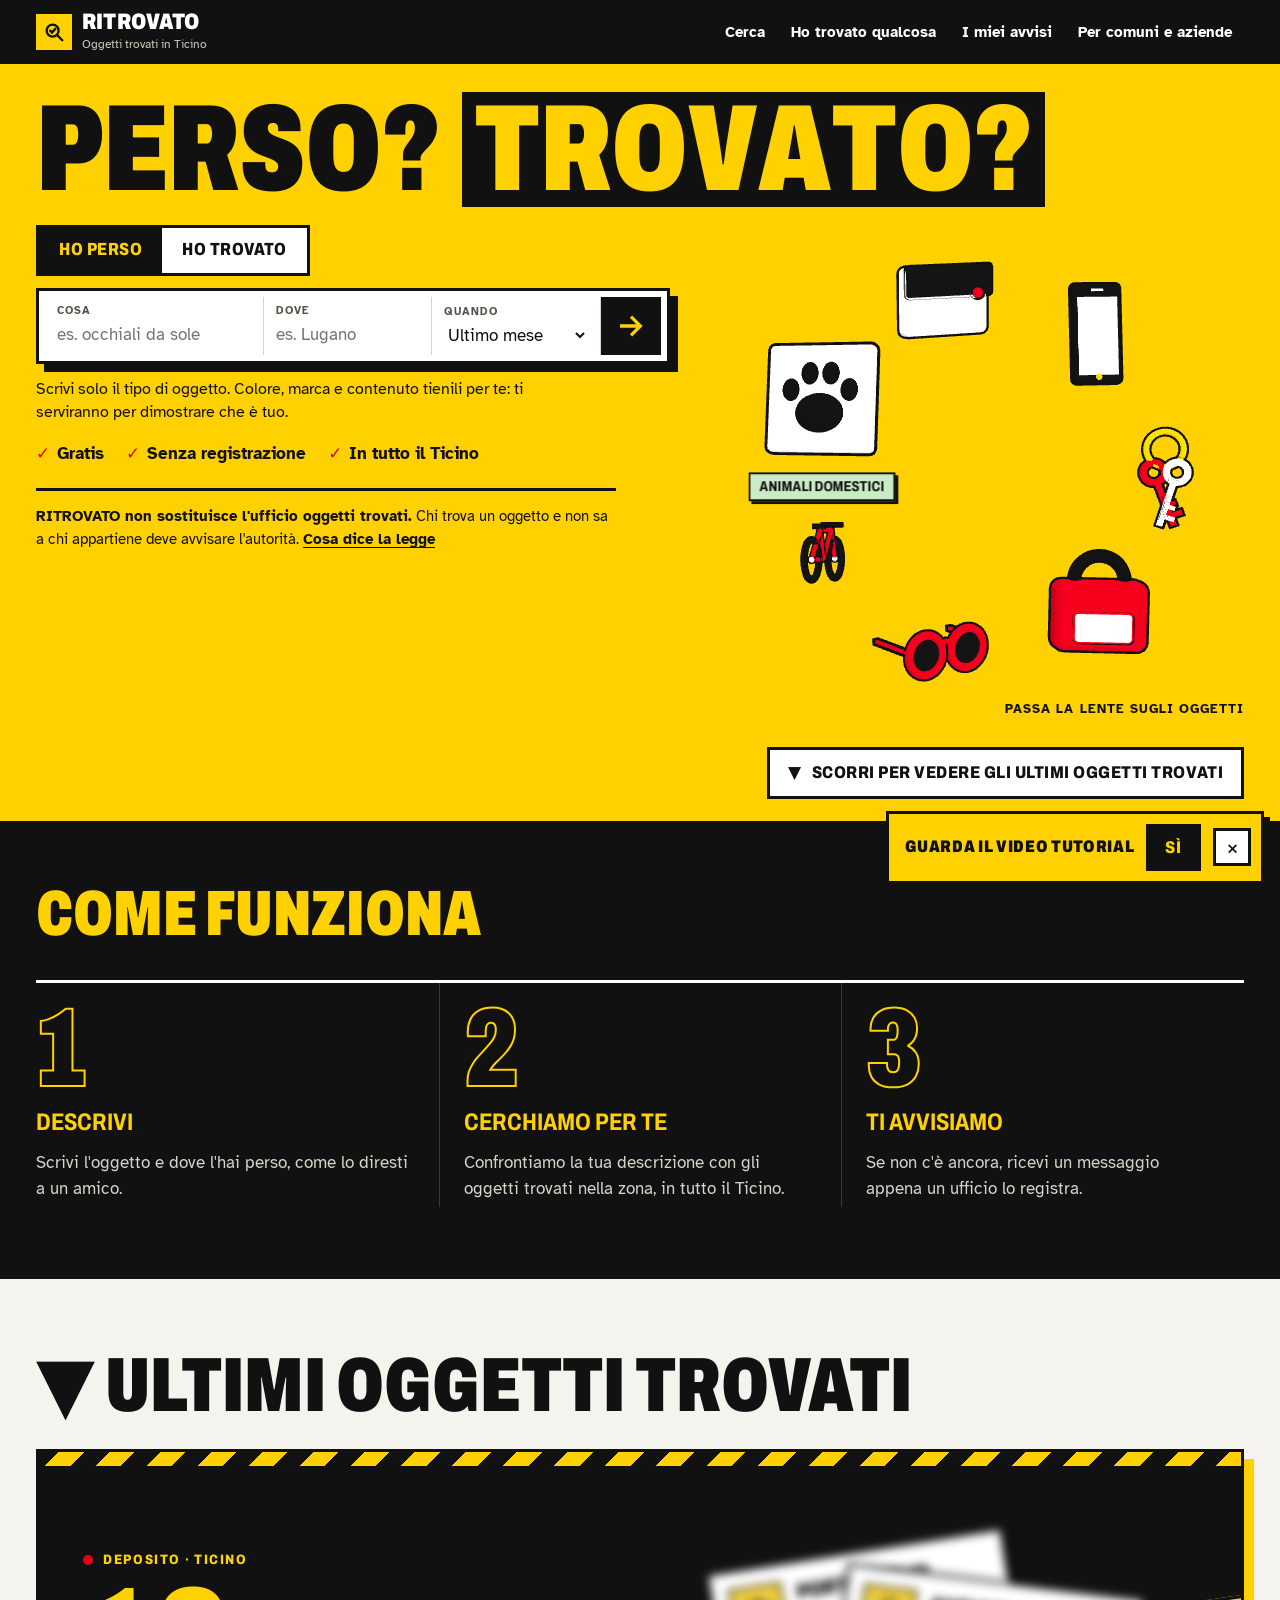
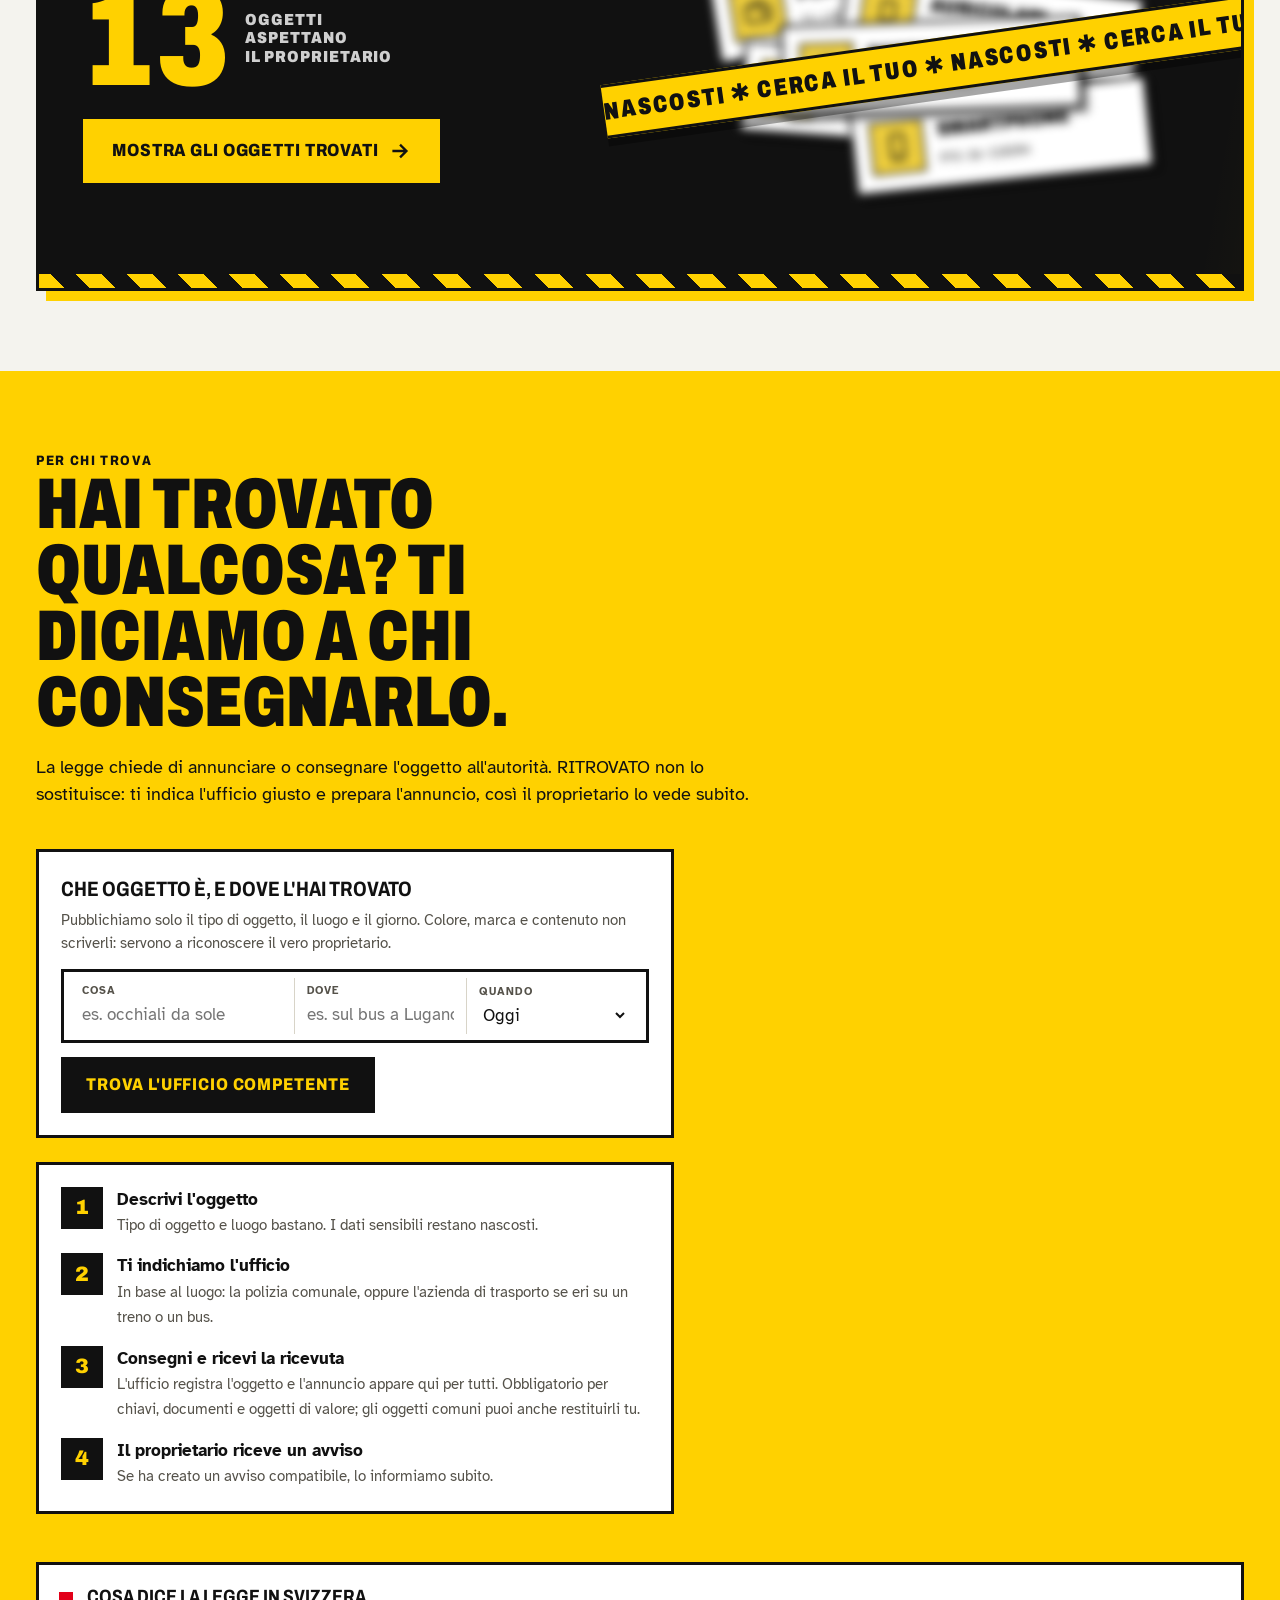
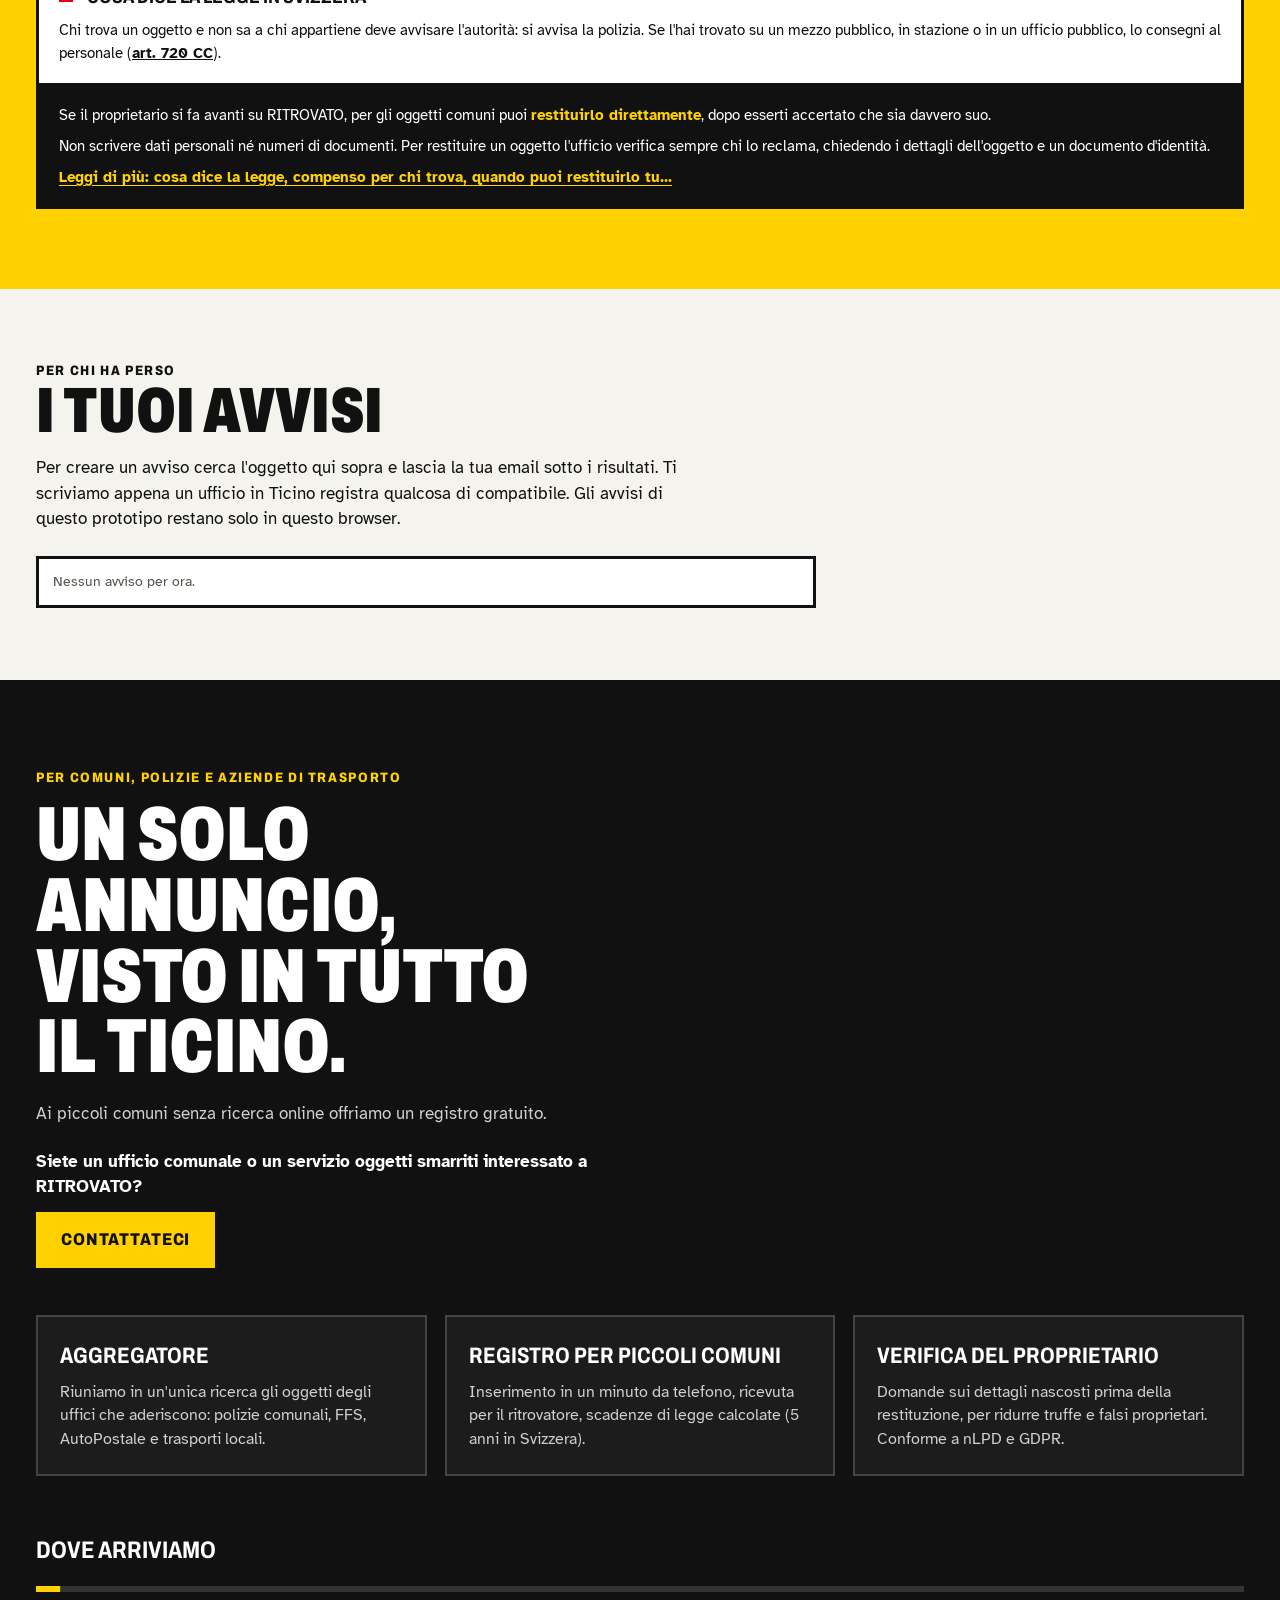
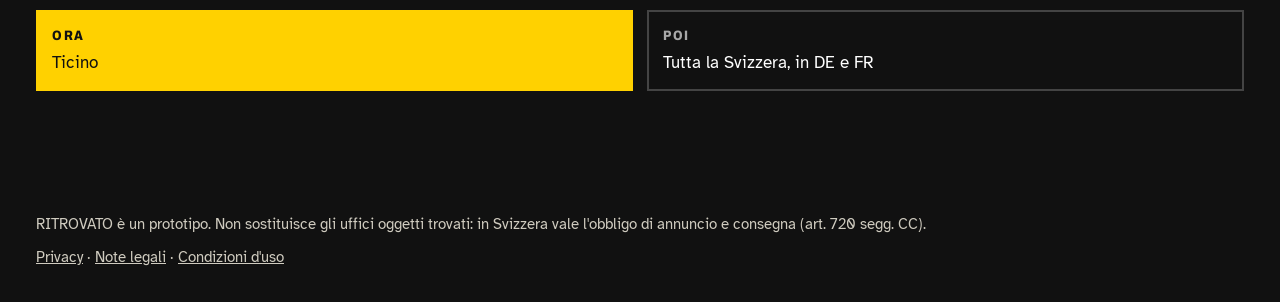
==== index.html @ d3ef9e92 "Tolte le scritte Novità sul PET Via il badge Novità sulla zampa, la riga «NOVITÀ Presto anche gli an" ====
<!doctype html>
<html lang="it">
<head>
<meta charset="utf-8">
<meta name="viewport" content="width=device-width,initial-scale=1,viewport-fit=cover">
<meta name="robots" content="noindex">
<title>RITROVATO</title>
<meta name="description" content="Perso? Trovato? Cerca gli oggetti smarriti in Ticino.">
<link rel="stylesheet" href="assets/fonts.css">
<style>
/* Layout: segnaletica stradale svizzera in 3D. Una tela WebGL fissa sta sopra gli sfondi delle sezioni e sotto i testi;
   ogni scena 3D è agganciata a uno "slot" HTML (palco della hero, cornice della mappa, cartello, anello) e lo segue nello scroll. */
:root{
  --signal:#ffd100; --ink:#111111; --paper:#f4f3ee; --white:#ffffff;
  --ch:#e2001a; --ok:#1f8a4c; --muted:#55524a; --line:#d8d4c8; --lake:#aed3d5;
  --ok-soft:#c9ecc4; --no-soft:#f6c6c1;
  --display:"Archivo","Arial Narrow",system-ui,sans-serif;
  --body:"Atkinson Hyperlegible","Segoe UI",system-ui,sans-serif;
  --mono:"JetBrains Mono",ui-monospace,Menlo,monospace;
  --top:64px;
  color-scheme:light;
}
/* Un solo tema chiaro, voluto: è il mondo della segnaletica, giallo e nero. */
*{box-sizing:border-box}
[hidden]{display:none!important}
html{scroll-behavior:auto}
body{margin:0;background:var(--paper);color:var(--ink);font-family:var(--body);font-size:17px;line-height:1.5;overflow-x:hidden}
h1,h2,h3{font-family:var(--display);margin:0;text-wrap:balance}
h1,h2{font-stretch:72%;font-weight:900;text-transform:uppercase;line-height:.92;letter-spacing:0}
p{margin:0}
a{color:inherit}
button,input,select,textarea{font:inherit;color:inherit}
:focus-visible{outline:3px solid var(--ch);outline-offset:2px}
.wrap{max-width:1240px;margin:0 auto;padding-left:max(16px,env(safe-area-inset-left,0px));padding-right:max(16px,env(safe-area-inset-right,0px));position:relative;z-index:2}
.mono{font-family:var(--mono);font-size:.8em;letter-spacing:.02em}
.eyebrow{font-family:var(--display);font-stretch:85%;font-weight:800;text-transform:uppercase;letter-spacing:.12em;font-size:.85rem}
.sr{position:absolute;width:1px;height:1px;overflow:hidden;clip:rect(0 0 0 0);white-space:nowrap}

/* tela 3D */
#gl{position:fixed;inset:0;width:100%;height:100%;z-index:1;pointer-events:none;display:block}

/* barra */
body::before{content:"";position:fixed;inset:0 0 auto;height:env(safe-area-inset-top,0px);z-index:30;background:var(--ink)}
header.top{position:sticky;top:env(safe-area-inset-top,0px);z-index:20;background:var(--ink);color:var(--white)}
.top .wrap{display:flex;align-items:center;gap:16px;min-height:var(--top);padding-block:8px;flex-wrap:wrap}
.brand{display:flex;align-items:center;gap:10px;text-decoration:none}
.brand-mark{width:36px;height:36px;background:var(--signal);display:grid;place-items:center;flex:none}
.brand b{display:block;font-family:var(--display);font-stretch:80%;font-weight:900;text-transform:uppercase;font-size:1.4rem;line-height:1;letter-spacing:.01em}
.brand small{display:block;font-size:.72rem;color:#cfcbbf;margin-top:2px}
nav.main{display:flex;gap:2px;margin-left:auto;flex-wrap:wrap}
nav.main a{padding:8px 12px;text-decoration:none;font-weight:700;font-size:.92rem;position:relative}
nav.main a::after{content:"";position:absolute;left:12px;right:12px;bottom:4px;height:3px;background:var(--signal);transform:scaleX(0);transform-origin:left;transition:transform .25s cubic-bezier(.7,0,.2,1)}
nav.main a:hover::after,nav.main a:focus-visible::after{transform:scaleX(1)}
@media (max-width:860px){ nav.main{order:3;width:100%;margin-left:0;overflow-x:auto;flex-wrap:nowrap} nav.main a{white-space:nowrap;padding:6px 10px;font-size:.88rem} }

/* bottoni */
.btn{display:inline-flex;align-items:center;justify-content:center;gap:10px;border:3px solid var(--ink);background:var(--ink);color:var(--signal);padding:12px 22px;font-family:var(--display);font-stretch:85%;font-weight:800;text-transform:uppercase;letter-spacing:.05em;cursor:pointer;text-decoration:none;border-radius:0;transition:background .15s,color .15s}
.btn:hover{background:var(--signal);color:var(--ink)}
.btn.signal{background:var(--signal);color:var(--ink);border-color:var(--signal)}
.btn.signal:hover{background:var(--white);border-color:var(--white)}
.btn.ghost{background:transparent;color:var(--ink)}
.btn.ghost:hover{background:var(--ink);color:var(--signal)}
.mag{will-change:transform}

/* ---------- HERO ---------- */
.hero{background:var(--signal);padding-block:28px 0;position:relative}
.hero-grid{display:grid;grid-template-columns:minmax(0,1.1fr) minmax(0,.9fr);column-gap:56px;align-items:start}
.hero h1{grid-column:1/-1;font-size:clamp(3rem,9.6vw,10rem);margin-bottom:18px;line-height:.86}
.hero h1 .w{display:inline-block;overflow:hidden;vertical-align:bottom;padding-block:.04em}
.hero h1 .w.box{background:var(--ink);color:var(--signal);padding-inline:.1em;margin-left:.05em}
.hero h1 .ch{display:inline-block;will-change:transform}
.mode{display:inline-flex;background:var(--white);border:3px solid var(--ink);margin-bottom:12px}
.mode label{cursor:pointer;position:relative}
.mode input{position:absolute;opacity:0;pointer-events:none}
.mode span{display:block;padding:9px 20px;font-family:var(--display);font-stretch:80%;font-weight:800;text-transform:uppercase;letter-spacing:.03em;font-size:1.1rem;transition:background .2s,color .2s}
.mode input:checked + span{background:var(--ink);color:var(--signal)}
.mode input:focus-visible + span{outline:3px solid var(--ch);outline-offset:-3px}
.q3{display:grid;grid-template-columns:minmax(0,1.3fr) minmax(0,1fr) minmax(0,1fr) 60px;background:var(--white);border:3px solid var(--ink);padding:6px;box-shadow:8px 8px 0 var(--ink)}
.qf{display:flex;flex-direction:column;justify-content:center;gap:2px;padding:4px 12px;border-right:1px solid var(--line);min-width:0;cursor:text}
.qf .ql{font-size:.7rem;font-weight:700;text-transform:uppercase;letter-spacing:.08em;color:var(--muted)}
.qf:focus-within .ql{color:var(--ink)}
.qf input,.qf select{border:0;background:transparent;font-size:1.08rem;padding:2px 0;outline:none;width:100%;min-width:0;color:var(--ink)}
.qf select{cursor:pointer}
.q3 .go{background:var(--ink);color:var(--signal);border:0;display:grid;place-items:center;min-height:58px;cursor:pointer}
.q3 .go:hover{background:var(--ch);color:var(--white)}
.qhint{margin-top:14px;font-size:.98rem;max-width:56ch}
.trust{list-style:none;display:flex;flex-wrap:wrap;gap:6px 22px;padding:0;margin:16px 0 0;font-weight:700;font-size:1.05rem}
.trust li::before{content:"✓";color:var(--ch);margin-right:7px}
.disc-short{margin-top:22px;padding-top:14px;border-top:3px solid var(--ink);font-size:.95rem;max-width:58ch}
.disc-short a{font-weight:700}
.hero-stage{position:relative;height:clamp(340px,40vw,500px);cursor:pointer;touch-action:pan-y}
.hero-stage .stage-note{position:absolute;right:0;bottom:6px;font-size:.8rem;font-weight:700;text-transform:uppercase;letter-spacing:.08em}
.cue-row{display:flex;justify-content:flex-end;align-items:center;gap:12px;margin-top:22px;padding-bottom:22px}
.scroll-cue{display:inline-flex;align-items:center;gap:10px;border:3px solid var(--ink);background:var(--white);text-decoration:none;font-family:var(--display);font-weight:800;font-stretch:85%;text-transform:uppercase;letter-spacing:.03em;padding:10px 18px}
.scroll-cue:hover{background:var(--ink);color:var(--signal)}
.scroll-cue .arr{display:inline-block}
@media (prefers-reduced-motion:no-preference){ .scroll-cue .arr{animation:nudge 1.4s cubic-bezier(.7,0,.3,1) infinite} @keyframes nudge{0%,100%{transform:translateY(-3px)}50%{transform:translateY(4px)}} }
#objLabel{position:fixed;left:0;top:0;z-index:15;pointer-events:none;background:var(--white);border:2px solid var(--ink);box-shadow:3px 3px 0 var(--ink);padding:3px 9px;font-size:.8rem;line-height:1.3;opacity:0;transition:opacity .25s;white-space:nowrap;will-change:transform}
#objLabel b{font-family:var(--display);font-stretch:80%;text-transform:uppercase;font-size:.9rem}
#objLabel.on{opacity:1}
@media (max-width:900px){
  .hero-grid{grid-template-columns:minmax(0,1fr)}
  .hero-stage{height:min(420px,100vw);margin-top:28px}
  .cue-row{flex-direction:column;align-items:flex-start}
}
@media (max-width:640px){
  .q3{grid-template-columns:1fr;box-shadow:5px 5px 0 var(--ink)}
  .qf{border-right:0;border-bottom:1px solid var(--line);padding:8px 10px}
  .q3 .go{min-height:50px;margin-top:6px}
  .mode span{padding:8px 14px;font-size:1rem}
}

/* ---------- NASTRO + COME FUNZIONA ---------- */
.dark{background:var(--ink);color:var(--white)}
.marquee{overflow:hidden;border-block:3px solid var(--signal);background:var(--ink);color:var(--signal);position:relative;z-index:2}
.marquee .track{display:flex;width:max-content;will-change:transform}
.marquee span{font-family:var(--display);font-stretch:72%;font-weight:900;text-transform:uppercase;font-size:clamp(2rem,5vw,3.6rem);line-height:1;padding:14px 0;white-space:nowrap}
.marquee i{font-style:normal;color:var(--ch);margin:0 .4em}
.how{padding-block:64px 72px}
.how h2{font-size:clamp(2.2rem,5vw,4rem);color:var(--signal);margin-bottom:36px}
.steps{display:grid;grid-template-columns:repeat(3,minmax(0,1fr));gap:0;border-top:3px solid var(--white)}
.step{padding:22px 24px 6px 0;display:flex;flex-direction:column;gap:10px;min-width:0}
.step + .step{padding-left:24px;border-left:1px solid #3a3a3a}
.step .n{font-family:var(--display);font-stretch:72%;font-weight:900;font-size:clamp(4rem,9vw,7rem);line-height:.8;color:transparent;-webkit-text-stroke:2px var(--signal)}
.step b{font-family:var(--display);font-stretch:80%;text-transform:uppercase;font-size:1.5rem;color:var(--signal)}
.step p{color:#d6d3c9;font-size:1.05rem;max-width:34ch}
@media (max-width:760px){ .steps{grid-template-columns:1fr} .step + .step{padding-left:0;border-left:0;border-top:1px solid #3a3a3a} }

/* ---------- RISULTATI + MAPPA ---------- */
.results{padding-block:72px 80px;background:var(--paper)}
.res-head{display:flex;justify-content:space-between;align-items:flex-end;gap:16px;flex-wrap:wrap;margin-bottom:28px}
.res-head h2{font-size:clamp(2.4rem,6vw,5rem)}
.res-head .count{font-family:var(--mono);font-size:.9rem;border:2px solid var(--ink);padding:6px 10px;background:var(--white)}
.res-grid{display:grid;grid-template-columns:minmax(0,1fr) minmax(0,1.05fr);gap:40px;align-items:start}
.list{display:flex;flex-direction:column;gap:18px;perspective:1100px;min-width:0}
.tag{position:relative;display:grid;grid-template-columns:72px minmax(0,1fr);gap:16px;background:var(--white);border:3px solid var(--ink);padding:16px 18px 16px 16px;cursor:pointer;text-align:left;width:100%;transform:rotateX(var(--rx,0deg)) rotateY(var(--ry,0deg));transform-style:preserve-3d;transition:transform .25s ease-out,box-shadow .2s,background .2s;box-shadow:0 0 0 var(--ink)}
.tag:hover,.tag.act{box-shadow:8px 8px 0 var(--ink)}
.tag.act{background:var(--signal)}
.tag .ico{width:72px;height:72px;background:var(--signal);border:2px solid var(--ink);display:grid;place-items:center}
.tag.act .ico{background:var(--white)}
.tag .hole{position:absolute;right:16px;top:50%;width:16px;height:16px;border-radius:50%;border:3px solid var(--ink);background:var(--paper);transform:translateY(-50%)}
.tag .body{min-width:0;padding-right:28px;display:flex;flex-direction:column;gap:4px}
.tag .row1{display:flex;gap:8px;align-items:center;flex-wrap:wrap}
.tag h3{font-family:var(--display);font-stretch:80%;font-weight:900;text-transform:uppercase;font-size:1.45rem;line-height:1}
.tag .desc{font-size:.95rem;color:var(--muted)}
.tag.act .desc{color:var(--ink)}
.tag .meta{display:flex;flex-wrap:wrap;gap:4px 14px;font-size:.9rem;font-weight:700}
.flag{display:inline-block;width:14px;height:10px;margin-right:6px;vertical-align:0}
.flag.CH{background:var(--ch)}
.pill{font-size:.7rem;font-weight:700;text-transform:uppercase;letter-spacing:.05em;padding:2px 7px;border:1.5px solid var(--ink)}
.pill.new{background:var(--ch);color:var(--white);border-color:var(--ch)}
.empty{padding:28px;border:3px dashed var(--ink);background:var(--white)}
.map-frame{position:sticky;top:calc(env(safe-area-inset-top,0px) + var(--top) + 20px);height:calc(100vh - var(--top) - 60px);min-height:420px;max-height:780px;border:3px solid var(--ink);background:transparent}
.map-frame .mf-top,.map-frame .mf-bot{position:absolute;left:0;right:0;display:flex;justify-content:space-between;gap:10px;padding:10px 14px;font-size:.82rem;font-weight:700;z-index:3}
.map-frame .mf-top{top:0;border-bottom:3px solid var(--ink);background:var(--ink);color:var(--signal);font-family:var(--display);font-stretch:85%;text-transform:uppercase;letter-spacing:.06em;font-size:.95rem}
.map-frame .mf-bot{bottom:0;align-items:flex-end;flex-wrap:wrap}
.map-frame .here{background:var(--signal);border:2px solid var(--ink);padding:6px 10px;font-size:.95rem;max-width:100%}
.legend{display:flex;gap:12px;align-items:center}
/* deposito chiuso: pannello scuro con nastro di cantiere e carte sfocate */
.reveal-box{position:relative;overflow:hidden;isolation:isolate;display:grid;grid-template-columns:minmax(0,1.05fr) minmax(0,1fr);gap:24px;align-items:center;background:var(--ink);color:var(--white);border:3px solid var(--ink);padding:44px 44px 52px;box-shadow:10px 10px 0 var(--signal)}
.reveal-box::before{content:"";position:absolute;inset:0 0 auto;height:14px;background:repeating-linear-gradient(-45deg,var(--signal) 0 18px,var(--ink) 18px 36px);animation:rbTape 1.6s linear infinite;z-index:-1}
.reveal-box::after{content:"";position:absolute;inset:auto 0 0;height:14px;background:repeating-linear-gradient(45deg,var(--signal) 0 18px,var(--ink) 18px 36px);animation:rbTape 1.6s linear infinite reverse;z-index:-1}
@keyframes rbTape{to{background-position:51px 0}}
.rb-scan{position:absolute;inset:0;z-index:-1;background:linear-gradient(100deg,transparent 40%,rgba(255,209,0,.10) 50%,transparent 60%);background-size:250% 100%;animation:rbScan 4.5s ease-in-out infinite}
@keyframes rbScan{0%{background-position:120% 0}100%{background-position:-120% 0}}
.rb-text{display:flex;flex-direction:column;align-items:flex-start;gap:12px}
.rb-eye{color:var(--signal);display:flex;align-items:center;gap:10px;margin:0}
.rb-dot{width:10px;height:10px;border-radius:50%;background:var(--ch);box-shadow:0 0 0 0 rgba(226,0,26,.7);animation:rbPulse 1.6s infinite}
@keyframes rbPulse{70%{box-shadow:0 0 0 12px rgba(226,0,26,0)}100%{box-shadow:0 0 0 0 rgba(226,0,26,0)}}
.rb-big{display:flex;align-items:center;gap:16px;margin:0;font-family:var(--display);font-weight:900;font-stretch:75%;line-height:.8}
.rb-big #rbCount{font-size:clamp(5rem,11vw,9rem);color:var(--signal);font-variant-numeric:tabular-nums;-webkit-text-stroke:0}
.rb-big small{font-size:1rem;font-stretch:85%;text-transform:uppercase;letter-spacing:.06em;line-height:1.15;color:#cfcfcf}
.reveal-box .rb-t{margin:6px 0 0;font-family:var(--display);font-stretch:80%;font-weight:900;text-transform:uppercase;font-size:clamp(1.5rem,2.6vw,2.2rem);line-height:1}
.rb-p{margin:0;color:#cfcfcf;max-width:44ch}
.rb-btn{position:relative;overflow:hidden;margin-top:12px;background:var(--signal);color:var(--ink);border-color:var(--signal);font-size:1.1rem;padding:16px 26px}
.rb-btn::before{content:"";position:absolute;inset:0;background:linear-gradient(110deg,transparent 30%,rgba(255,255,255,.65) 50%,transparent 70%);transform:translateX(-120%);animation:rbShine 2.8s ease-in-out infinite}
@keyframes rbShine{60%,100%{transform:translateX(120%)}}
.rb-btn svg{transition:transform .25s cubic-bezier(.7,0,.2,1)}
.rb-btn:hover{background:var(--white);border-color:var(--white);color:var(--ink)}
.rb-btn:hover svg{transform:translateX(6px)}
.rb-deck{position:relative;height:340px;perspective:1100px}
.rb-card{position:absolute;left:50%;top:50%;width:min(300px,80%);display:flex;gap:14px;align-items:center;padding:16px;background:var(--white);color:var(--ink);border:3px solid var(--ink);box-shadow:6px 6px 0 rgba(0,0,0,.45);transform:translate(-50%,-50%) translate(var(--x),var(--y)) rotate(var(--r));transition:transform .6s cubic-bezier(.2,.9,.2,1),filter .6s;filter:blur(5px) grayscale(.3);animation:rbFloat 5s ease-in-out infinite;animation-delay:var(--d)}
.rb-card .ico{width:54px;height:54px;flex:none;background:var(--signal);border:2px solid var(--ink);display:grid;place-items:center}
.rb-card b{font-family:var(--display);font-stretch:80%;font-weight:900;text-transform:uppercase;font-size:1.3rem;line-height:1}
.rb-card i{display:block;font-style:normal;font-family:var(--mono);font-size:.75rem;margin-top:6px}
@keyframes rbFloat{50%{translate:0 -8px}}
.reveal-box:hover .rb-card{transform:translate(-50%,-50%) translate(calc(var(--x)*1.6),calc(var(--y)*1.4)) rotate(calc(var(--r)*1.7));filter:blur(3px) grayscale(.1)}
.rb-tape{position:absolute;left:-12%;right:-12%;top:50%;z-index:20;transform:translateY(-50%) rotate(-8deg);background:var(--signal);color:var(--ink);border-block:3px solid var(--ink);font-family:var(--display);font-stretch:75%;font-weight:900;font-size:1.5rem;letter-spacing:.08em;white-space:nowrap;overflow:hidden;padding:6px 0;box-shadow:0 8px 0 rgba(0,0,0,.35)}
.rb-tape span{display:inline-block;animation:rbMarq 12s linear infinite}
@keyframes rbMarq{to{transform:translateX(-50%)}}
@media (max-width:860px){.reveal-box{grid-template-columns:minmax(0,1fr);padding:36px 22px 44px}.rb-deck{height:240px;order:-1}}
@media (prefers-reduced-motion:reduce){.reveal-box *,.reveal-box::before,.reveal-box::after{animation:none!important}}
.res-grid.closed{grid-template-columns:minmax(0,1fr)}
.qalert{margin-top:6px;padding:20px;background:var(--signal);border:3px solid var(--ink)}
.qalert .qa-t{font-weight:700;font-size:1.15rem;margin-bottom:10px}
.qa-row{display:flex;gap:8px}
.qa-row input{flex:1;min-width:0;padding:11px 12px;border:3px solid var(--ink);background:var(--white)}
.qa-n{margin-top:8px;font-size:.88rem}
@media (max-width:900px){
  .res-grid{grid-template-columns:minmax(0,1fr)}
  .map-frame{order:-1;position:relative;top:auto;height:420px;min-height:0}
}

/* ---------- HO TROVATO ---------- */
.found{background:var(--signal);padding-block:80px}
.found h2{font-size:clamp(2.4rem,5.6vw,4.8rem);max-width:15ch}
.found .lead{font-size:1.15rem;max-width:62ch;margin-top:18px}
.found-grid{display:grid;grid-template-columns:minmax(0,1.1fr) minmax(0,.9fr);gap:48px;align-items:start;margin-top:40px}
.found-left{display:flex;flex-direction:column;gap:24px;min-width:0}
.panel{background:var(--white);border:3px solid var(--ink);padding:22px}
.f3-lab b{font-family:var(--display);font-stretch:80%;text-transform:uppercase;font-size:1.3rem;display:block}
.f3-lab .note{display:block;font-size:.95rem;color:var(--muted);margin-top:4px}
.panel .q3{grid-template-columns:minmax(0,1.3fr) minmax(0,1fr) minmax(0,1fr);box-shadow:none;margin-block:14px}
.panel .q3 .qf:last-child{border-right:0}
@media (max-width:640px){ .panel .q3{grid-template-columns:1fr} }
.rule{margin-top:14px;padding:14px 16px;border:3px solid var(--ink);font-size:.98rem;line-height:1.45}
.rule:empty{display:none}
.rule.office-only{background:var(--no-soft)}
.rule.direct{background:var(--ok-soft)}
.rule.where{background:var(--paper)}
.rule b.big{font-family:var(--display);font-stretch:80%;text-transform:uppercase;font-size:1.25rem;display:block;margin-bottom:4px}
ol.flow{list-style:none;margin:0;padding:0;display:grid;gap:16px;counter-reset:f}
ol.flow li{counter-increment:f;display:grid;grid-template-columns:42px minmax(0,1fr);gap:14px}
ol.flow li::before{content:counter(f);width:42px;height:42px;background:var(--ink);color:var(--signal);display:grid;place-items:center;font-weight:900;font-family:var(--display);font-size:1.3rem}
ol.flow b{display:block;font-size:1.05rem}
ol.flow .note{color:var(--muted);font-size:.95rem}
.sign-slot{position:relative;height:clamp(300px,34vw,440px)}
.law{display:grid;grid-template-columns:minmax(0,1fr);gap:0;border:3px solid var(--ink);background:var(--white);margin-top:8px}
.law > div{padding:18px 20px;min-width:0}
.law > div + div{border-left:3px solid var(--ink)}
.law h3{font-stretch:80%;text-transform:uppercase;font-size:1.2rem;display:flex;align-items:center;gap:8px;margin-bottom:8px}
.law p{font-size:.95rem}
.law p + p{margin-top:8px}
.law a{font-weight:700}
.law .full{grid-column:1/-1;border-left:0!important;border-top:3px solid var(--ink);background:var(--ink);color:var(--white)}
.law .full b{color:var(--signal)}
@media (max-width:900px){ .found-grid{grid-template-columns:minmax(0,1fr)} .sign-slot{order:-1;height:300px} }
@media (max-width:640px){ .law{grid-template-columns:1fr} .law > div + div{border-left:0;border-top:3px solid var(--ink)} }

/* ---------- AVVISI ---------- */
.alerts-sec{background:var(--paper);padding-block:72px}
.alerts-sec h2{font-size:clamp(2.2rem,5vw,4rem)}
.alerts-sec .lead{max-width:62ch;margin-top:14px;font-size:1.08rem}
.alerts{display:flex;flex-direction:column;gap:10px;margin-top:24px;max-width:780px}
.alert-row{display:flex;justify-content:space-between;gap:12px;align-items:center;border:3px solid var(--ink);background:var(--white);padding:12px 14px}
.alert-row .note{color:var(--muted);font-size:.9rem}
.yes{color:var(--ok);font-weight:700}

/* ---------- ENTI ---------- */
.enti{padding-block:88px 96px;position:relative}
.enti .eyebrow{color:var(--signal)}
.enti h2{font-size:clamp(2.4rem,6vw,5.2rem);max-width:13ch;margin-top:12px}
.enti-top{display:grid;grid-template-columns:minmax(0,1fr) minmax(0,.8fr);gap:40px;align-items:center}
.ring-slot{height:clamp(300px,32vw,420px)}
.enti .lead{color:#cfcfcf;max-width:56ch;margin-top:18px;font-size:1.08rem}
.cta-enti{display:flex;flex-wrap:wrap;align-items:center;gap:12px 18px;margin-top:22px;font-weight:700}
.grid3{display:grid;grid-template-columns:repeat(3,minmax(0,1fr));gap:18px;margin-top:48px;perspective:1000px}
.grid3 .card{background:#1c1c1c;border:2px solid #444;padding:22px;transform:rotateX(var(--rx,0deg)) rotateY(var(--ry,0deg));transition:transform .25s ease-out,border-color .2s;min-width:0}
.grid3 .card:hover{border-color:var(--signal)}
.grid3 h3{font-stretch:80%;text-transform:uppercase;font-size:1.4rem;color:var(--white);margin-bottom:8px}
.grid3 p{color:#cfcfcf;font-size:.98rem}
.road{margin-top:56px}
.road h3{font-stretch:80%;text-transform:uppercase;font-size:1.5rem;margin-bottom:18px}
.road-line{position:relative;height:6px;background:#333;margin-bottom:18px}
.road-line i{position:absolute;inset:0;background:var(--signal);transform-origin:left;transform:scaleX(.25)}
.road-steps{display:grid;grid-template-columns:repeat(2,minmax(0,1fr));gap:14px}
.road-steps div{border:2px solid #444;padding:14px;min-width:0}
.road-steps div .eyebrow{color:#a8a8a8;display:block;margin-bottom:4px}
.road-steps div.now{background:var(--signal);color:var(--ink);border-color:var(--signal)}
.road-steps div.now .eyebrow{color:var(--ink)}
@media (max-width:900px){ .enti-top{grid-template-columns:minmax(0,1fr)} .grid3{grid-template-columns:minmax(0,1fr)} .road-steps{grid-template-columns:repeat(2,minmax(0,1fr))} }

/* ---------- FOOTER ---------- */
footer{background:var(--ink);color:#cfcbbf;font-size:.92rem;position:relative;z-index:2}
footer .wrap{padding-block:26px 34px}
footer .marquee{border-bottom:0}
footer .marquee span{color:var(--signal)}

/* dialog e toast */
dialog{border:3px solid var(--ink);padding:0;max-width:620px;width:calc(100% - 32px);background:var(--white);color:var(--ink);box-shadow:10px 10px 0 var(--ink)}
dialog::backdrop{background:rgba(17,17,17,.6)}
.dlg{padding:24px;display:flex;flex-direction:column;gap:16px}
.dlg-head{display:flex;justify-content:space-between;gap:12px;align-items:flex-start}
.dlg h2{font-size:2.2rem}
.x{border:3px solid var(--ink);background:var(--white);width:40px;height:40px;cursor:pointer;font-size:1.3rem;flex:none}
.x:hover{background:var(--signal)}
dl.facts{display:grid;grid-template-columns:max-content minmax(0,1fr);gap:8px 18px;margin:0}
dl.facts dt{color:var(--muted);font-size:.88rem}
dl.facts dd{margin:0;font-weight:700}
.legal{background:var(--paper);border-left:6px solid var(--ch);padding:12px 14px;font-size:.95rem}
.form{display:grid;gap:12px}
.form label{display:grid;gap:4px;font-weight:700;font-size:.92rem}
.form input,.form textarea{border:3px solid var(--ink);padding:10px;background:var(--white)}
.toast{position:fixed;left:50%;bottom:calc(20px + env(safe-area-inset-bottom,0px));transform:translateX(-50%);background:var(--ink);color:var(--signal);padding:12px 18px;font-weight:700;z-index:40;max-width:calc(100% - 32px);border:3px solid var(--signal)}

.more{border:0;background:none;padding:0;font:inherit;font-weight:700;color:inherit;text-decoration:underline;text-underline-offset:3px;cursor:pointer}
.more.light{color:var(--signal)}
.res-tools{display:flex;gap:10px;align-items:center;flex-wrap:wrap}
.btn.small{padding:6px 12px;font-size:.85rem;border-width:2px}
.foot{display:flex;flex-direction:column;gap:10px}
.legal-links a{color:#cfcbbf}
.lawdoc h3{font-stretch:80%;text-transform:uppercase;font-size:1.1rem;margin:18px 0 6px}
.lawdoc p,.lawdoc li{line-height:1.5;margin:0 0 8px}.lawdoc ul{padding-left:20px;margin:0 0 8px}
.lawdoc a,.dlg a{font-weight:700}
dialog{max-height:calc(100vh - 32px);overflow:auto}
.claim{border-top:3px solid var(--ink);padding-top:16px}
.claim-t{font-family:var(--display);font-stretch:80%;text-transform:uppercase;font-size:1.2rem}
.claim .note{font-size:.92rem;color:var(--muted)}
.row2{display:grid;grid-template-columns:1fr 1fr;gap:12px}
@media (max-width:520px){ .row2{grid-template-columns:1fr} }
.check{display:flex!important;gap:8px;align-items:flex-start;font-weight:400!important}.check input{width:auto;margin-top:4px}
.okbox{background:var(--signal);border:3px solid var(--ink);padding:14px 16px}
.okbox ol{margin:6px 0 0;padding-left:18px}
.dir span{font-size:.82rem;margin-left:6px;padding:1px 6px;background:var(--signal);border:1px solid var(--ink);white-space:nowrap}
#objLabel.common{background:var(--ok-soft)} #objLabel.office{background:var(--no-soft)}
@media (prefers-reduced-motion:reduce){ .tag,.grid3 .card{transition:none;transform:none!important} }
/* invito al video tutorial: piccolo cartello in basso, si chiude con X; Sì apre il video */
.vid-ask{position:fixed;right:max(16px,env(safe-area-inset-right,0px));bottom:calc(16px + env(safe-area-inset-bottom,0px));z-index:35;display:flex;align-items:center;gap:12px;background:var(--signal);border:3px solid var(--ink);box-shadow:6px 6px 0 var(--ink);padding:10px 10px 10px 16px;max-width:calc(100% - 32px);transform:translateY(20px);opacity:0;transition:transform .35s,opacity .35s}
.vid-ask.on{transform:none;opacity:1}
.vid-ask p{font-family:var(--display);font-stretch:80%;font-weight:900;text-transform:uppercase;letter-spacing:.04em;font-size:1.05rem;line-height:1.1}
.vid-ask .btn{padding:8px 16px}
.vid-ask .x{width:38px;height:38px}
dialog.vid{max-width:min(1100px,calc(100% - 32px));background:var(--ink);border-color:var(--ink);box-shadow:10px 10px 0 var(--signal)}
dialog.vid .x{position:absolute;top:8px;right:8px;z-index:2}
dialog.vid video{display:block;width:100%;height:auto;max-height:calc(100dvh - 40px);background:var(--ink)}
@media (prefers-reduced-motion:reduce){ .vid-ask{transition:none} }
</style>

</head>
<body>
<canvas id="gl" aria-hidden="true"></canvas>
<div id="objLabel" aria-hidden="true"></div>

<header class="top">
  <div class="wrap">
    <a class="brand" href="#cerca" aria-label="Ritrovato, home">
      <span class="brand-mark" aria-hidden="true"><svg width="22" height="22" viewBox="0 0 24 24" fill="none" stroke="#111" stroke-width="2.6" stroke-linecap="round"><circle cx="10.5" cy="10.5" r="6.5"/><path d="M15.5 15.5 21 21"/><path d="M7.8 10.6l2 2 3.6-4"/></svg></span>
      <span><b>Ritrovato</b><small>Oggetti trovati in Ticino</small></span>
    </a>
    <nav class="main" aria-label="Sezioni">
      <a href="#cerca">Cerca</a>
      <a href="#trovato">Ho trovato qualcosa</a>
      <a href="#avvisi">I miei avvisi</a>
      <a href="#enti">Per comuni e aziende</a>
    </nav>
  </div>
</header>

<main>
<section class="hero" id="cerca">
  <div class="wrap hero-grid">
    <h1 id="heroTitle" aria-label="Perso? Trovato?"><span class="w">Perso?</span> <span class="w box">Trovato?</span></h1>
    <div class="hero-main">
      <form id="searchForm" role="search">
        <div class="mode" role="radiogroup" aria-label="Cosa vuoi fare">
          <label><input type="radio" name="mode" value="perso" id="modePerso" checked><span>Ho perso</span></label>
          <label><input type="radio" name="mode" value="trovato" id="modeTrovato"><span>Ho trovato</span></label>
        </div>
        <div class="q3">
          <label class="qf"><span class="ql">Cosa</span><input id="q" list="objList" autocomplete="off" enterkeyhint="go" placeholder="es. occhiali da sole"></label>
          <label class="qf"><span class="ql">Dove</span><input id="qWhere" list="placeList" autocomplete="off" enterkeyhint="go" placeholder="es. Lugano"></label>
          <label class="qf"><span class="ql">Quando</span><select id="qWhen">
            <option value="0">Oggi</option><option value="1">Ieri</option><option value="7">Ultimi 7 giorni</option><option value="30" selected>Ultimo mese</option><option value="365">Ultimo anno</option>
          </select></label>
          <button class="go mag" type="submit" aria-label="Cerca" title="Cerca"><svg width="28" height="28" viewBox="0 0 24 24" fill="none" stroke="currentColor" stroke-width="2.8" stroke-linecap="square" aria-hidden="true"><path d="M4 12h15M13 5l7 7-7 7"/></svg></button>
        </div>
        <p class="qhint" id="qHint">Scrivi solo il tipo di oggetto. Colore, marca e contenuto tienili per te: ti serviranno per dimostrare che è tuo.</p>
      </form>
      <ul class="trust"><li>Gratis</li><li>Senza registrazione</li><li>In tutto il Ticino</li></ul>
      <p class="disc-short"><b>RITROVATO non sostituisce l'ufficio oggetti trovati.</b> Chi trova un oggetto e non sa a chi appartiene deve avvisare l'autorità. <button class="more" type="button" data-law>Cosa dice la legge</button></p>
    </div>
    <div class="hero-stage" id="heroStage" role="group" aria-label="Oggetti trovati per categoria: tocca un oggetto per vedere gli ultimi ritrovamenti">
      <span class="stage-note">Passa la lente sugli oggetti</span>
    </div>
  </div>
  <div class="wrap cue-row">
    <a class="scroll-cue mag" href="#risultati"><span class="arr" aria-hidden="true">▼</span> Scorri per vedere gli ultimi oggetti trovati</a>
  </div>
</section>


<section class="dark how" aria-labelledby="howT">
  <div class="wrap">
    <h2 id="howT" class="reveal">Come funziona</h2>
    <div class="steps">
      <div class="step"><span class="n">1</span><b>Descrivi</b><p>Scrivi l'oggetto e dove l'hai perso, come lo diresti a un amico.</p></div>
      <div class="step"><span class="n">2</span><b>Cerchiamo per te</b><p>Confrontiamo la tua descrizione con gli oggetti trovati nella zona, in tutto il Ticino.</p></div>
      <div class="step"><span class="n">3</span><b>Ti avvisiamo</b><p>Se non c'è ancora, ricevi un messaggio appena un ufficio lo registra.</p></div>
    </div>
  </div>
</section>

<section class="results" id="risultati" aria-labelledby="resTitle">
  <div class="wrap">
    <div class="res-head">
      <h2 id="resTitle" class="reveal">▼ Ultimi oggetti trovati</h2>
      <span class="res-tools"><button class="btn ghost small" type="button" id="showAll" hidden>Mostra tutto</button><button class="btn ghost small" type="button" id="hideBtn" hidden>Nascondi gli oggetti trovati</button><span class="count" id="resCount"></span></span>
    </div>
    <div class="res-grid">
      <div class="list-col">
        <div class="reveal-box" id="revealBox">
          <div class="rb-scan" aria-hidden="true"></div>
          <div class="rb-text">
            <p class="eyebrow rb-eye"><span class="rb-dot" aria-hidden="true"></span>Deposito · Ticino</p>
            <p class="rb-big"><span id="rbCount">0</span><small>oggetti<br>aspettano<br>il proprietario</small></p>
            <button class="btn rb-btn" type="button" id="revealBtn"><span>Mostra gli oggetti trovati</span><svg width="22" height="22" viewBox="0 0 24 24" fill="none" stroke="currentColor" stroke-width="2.6" stroke-linecap="square" aria-hidden="true"><path d="M5 12h13M13 6l6 6-6 6"/></svg></button>
          </div>
          <div class="rb-deck" id="rbDeck" aria-hidden="true"></div>
        </div>
        <div class="list" id="list"></div>
        <form class="qalert" id="qAlert" hidden>
          <p class="qa-t">Non l'hai trovato? Lascia la tua email e ti avvisiamo appena compare.</p>
          <div class="qa-row"><input id="qaMail" type="email" required autocomplete="email" placeholder="La tua email" aria-label="La tua email"><button class="btn" type="submit">Avvisami</button></div>
          <p class="qa-n">Non serve registrarsi. Ti scriviamo solo per questo avviso. <a href="privacy.html">Privacy</a></p>
        </form>
      </div>
      <aside class="map-frame" id="mapFrame" aria-label="Mappa del Ticino con gli oggetti trovati">
        <div class="mf-top"><span>Ticino</span><span class="mono" id="mfCount"></span></div>
        <div class="mf-bot">
          <span class="here" id="mapHere">Lugano · Piazza della Riforma</span>
          <span class="legend"><span><i class="flag CH"></i>Oggetto trovato</span></span>
        </div>
      </aside>
    </div>
  </div>
</section>

<section class="found" id="trovato" aria-labelledby="foundT">
  <div class="wrap">
    <p class="eyebrow">Per chi trova</p>
    <h2 id="foundT" class="reveal">Hai trovato qualcosa? Ti diciamo a chi consegnarlo.</h2>
    <p class="lead">La legge chiede di annunciare o consegnare l'oggetto all'autorità. RITROVATO non lo sostituisce: ti indica l'ufficio giusto e prepara l'annuncio, così il proprietario lo vede subito.</p>
    <div class="found-grid">
      <div class="found-left">
        <form class="panel" id="foundForm">
          <p class="f3-lab"><b>Che oggetto è, e dove l'hai trovato</b><span class="note">Pubblichiamo solo il tipo di oggetto, il luogo e il giorno. Colore, marca e contenuto non scriverli: servono a riconoscere il vero proprietario.</span></p>
          <div class="q3">
            <label class="qf"><span class="ql">Cosa</span><input id="fWhat" list="objList" required autocomplete="off" placeholder="es. occhiali da sole"></label>
            <label class="qf"><span class="ql">Dove</span><input id="fPlace" required autocomplete="off" placeholder="es. sul bus a Lugano"></label>
            <label class="qf"><span class="ql">Quando</span><select id="fWhen">
              <option value="0" selected>Oggi</option><option value="1">Ieri</option><option value="7">Ultimi 7 giorni</option><option value="30">Ultimo mese</option><option value="365">Ultimo anno</option>
            </select></label>
          </div>
          <button class="btn mag" type="submit">Trova l'ufficio competente</button>
          <div id="fRule" aria-live="polite"></div>
        </form>
        <div class="panel">
          <ol class="flow">
            <li><div><b>Descrivi l'oggetto</b><span class="note">Tipo di oggetto e luogo bastano. I dati sensibili restano nascosti.</span></div></li>
            <li><div><b>Ti indichiamo l'ufficio</b><span class="note">In base al luogo: la polizia comunale, oppure l'azienda di trasporto se eri su un treno o un bus.</span></div></li>
            <li><div><b>Consegni e ricevi la ricevuta</b><span class="note">L'ufficio registra l'oggetto e l'annuncio appare qui per tutti. Obbligatorio per chiavi, documenti e oggetti di valore; gli oggetti comuni puoi anche restituirli tu.</span></div></li>
            <li><div><b>Il proprietario riceve un avviso</b><span class="note">Se ha creato un avviso compatibile, lo informiamo subito.</span></div></li>
          </ol>
        </div>
      </div>
      <div class="sign-slot" id="signSlot" aria-hidden="true"></div>
    </div>

    <div class="law" id="legge" style="margin-top:48px">
      <div>
        <h3><i class="flag CH"></i>Cosa dice la legge in Svizzera</h3>
        <p>Chi trova un oggetto e non sa a chi appartiene deve avvisare l'autorità: si avvisa la polizia. Se l'hai trovato su un mezzo pubblico, in stazione o in un ufficio pubblico, lo consegni al personale (<a href="https://www.fedlex.admin.ch/eli/cc/24/233_245_233/it#art_720" target="_blank" rel="noopener">art. 720 CC</a>).</p>
      </div>
      <div class="full">
        <p>Se il proprietario si fa avanti su RITROVATO, per gli oggetti comuni puoi <b>restituirlo direttamente</b>, dopo esserti accertato che sia davvero suo.</p>
        <p>Non scrivere dati personali né numeri di documenti. Per restituire un oggetto l'ufficio verifica sempre chi lo reclama, chiedendo i dettagli dell'oggetto e un documento d'identità.</p>
        <p><button class="more light" type="button" data-law>Leggi di più: cosa dice la legge, compenso per chi trova, quando puoi restituirlo tu…</button></p>
      </div>
    </div>
  </div>
</section>

<section class="alerts-sec" id="avvisi" aria-labelledby="alT">
  <div class="wrap">
    <p class="eyebrow">Per chi ha perso</p>
    <h2 id="alT" class="reveal">I tuoi avvisi</h2>
    <p class="lead">Per creare un avviso cerca l'oggetto qui sopra e lascia la tua email sotto i risultati. Ti scriviamo appena un ufficio in Ticino registra qualcosa di compatibile. Gli avvisi di questo prototipo restano solo in questo browser.</p>
    <div class="alerts" id="alerts"></div>
  </div>
</section>

<section class="dark enti" id="enti" aria-labelledby="entiT">
  <div class="wrap">
    <div class="enti-top">
      <div>
        <p class="eyebrow">Per comuni, polizie e aziende di trasporto</p>
        <h2 id="entiT" class="reveal">Un solo annuncio, visto in tutto il Ticino.</h2>
        <p class="lead">Ai piccoli comuni senza ricerca online offriamo un registro gratuito.</p>
        <p class="cta-enti"><span>Siete un ufficio comunale o un servizio oggetti smarriti interessato a RITROVATO?</span> <button class="btn signal mag" type="button" id="contactUs">Contattateci</button></p>
      </div>
      <div class="ring-slot" id="ringSlot" aria-hidden="true"></div>
    </div>
    <div class="grid3">
      <div class="card tilt"><h3>Aggregatore</h3><p>Riuniamo in un'unica ricerca gli oggetti degli uffici che aderiscono: polizie comunali, FFS, AutoPostale e trasporti locali.</p></div>
      <div class="card tilt"><h3>Registro per piccoli comuni</h3><p>Inserimento in un minuto da telefono, ricevuta per il ritrovatore, scadenze di legge calcolate (5 anni in Svizzera).</p></div>
      <div class="card tilt"><h3>Verifica del proprietario</h3><p>Domande sui dettagli nascosti prima della restituzione, per ridurre truffe e falsi proprietari. Conforme a nLPD e GDPR.</p></div>
    </div>
    <div class="road">
      <h3>Dove arriviamo</h3>
      <div class="road-line"><i id="roadFill"></i></div>
      <div class="road-steps">
        <div class="now"><span class="eyebrow">Ora</span>Ticino</div>
        <div><span class="eyebrow">Poi</span>Tutta la Svizzera, in DE e FR</div>
      </div>
    </div>
  </div>
</section>
</main>

<footer>
  <div class="wrap foot">RITROVATO è un prototipo. Non sostituisce gli uffici oggetti trovati: in Svizzera vale l'obbligo di annuncio e consegna (art. 720 segg. CC).
    <nav class="legal-links" aria-label="Informazioni legali"><a href="privacy.html">Privacy</a> · <a href="note-legali.html">Note legali</a> · <a href="condizioni-uso.html">Condizioni d'uso</a></nav></div>
</footer>

<datalist id="objList">
  <option value="Portafoglio"></option><option value="Chiavi"></option><option value="Occhiali"></option><option value="Borsa o zaino"></option>
  <option value="Smartphone"></option><option value="Auricolari"></option><option value="Bici o monopattino"></option><option value="Giacca"></option>
  <option value="Orologio"></option><option value="Ombrello"></option><option value="Documenti"></option>
</datalist>
<datalist id="placeList"></datalist>

<dialog id="dlg"><div class="dlg" id="dlgBody"></div></dialog>
<div class="toast" id="toast" hidden></div>

<div class="vid-ask" id="vidAsk" role="dialog" aria-label="Video tutorial" hidden>
  <p>Guarda il video tutorial</p>
  <button class="btn" type="button" id="vidYes">Sì</button>
  <button class="x" type="button" id="vidNo" aria-label="No, chiudi">×</button>
</div>
<dialog class="vid" id="vidDlg" aria-label="Video tutorial">
  <button class="x" type="button" data-close aria-label="Chiudi il video">×</button>
  <video id="vid" controls playsinline preload="none"></video>
</dialog>

<script src="assets/js/gsap.min.js"></script>
<script src="assets/js/ScrollTrigger.min.js"></script>
<script src="assets/js/lenis.min.js"></script>
<script type="importmap">{"imports":{"three":"./assets/js/three.module.js"}}</script>

<script>
/* ---------- DATI (dal sito RITROVATO Ticino) ---------- */
const PLACES = {
  airolo:{n:"Airolo",c:"CH",lon:8.61,lat:46.53}, biasca:{n:"Biasca",c:"CH",lon:8.97,lat:46.36},
  bellinzona:{n:"Bellinzona",c:"CH",lon:9.02,lat:46.19}, locarno:{n:"Locarno",c:"CH",lon:8.80,lat:46.17},
  ascona:{n:"Ascona",c:"CH",lon:8.77,lat:46.155}, lugano:{n:"Lugano",c:"CH",lon:8.95,lat:46.005},
  mendrisio:{n:"Mendrisio",c:"CH",lon:8.985,lat:45.87}, chiasso:{n:"Chiasso",c:"CH",lon:9.03,lat:45.835}
};
const SOURCES = {lug:"Polizia Città di Lugano",bel:"Polizia comunale Bellinzona",loc:"Polizia comunale Locarno",ffs:"FFS oggetti trovati",apt:"AutoPostale Ticino",tpl:"TPL Lugano"};
const OFFICES = {
  CH:{ n:"Polizia comunale del luogo", d:"In Ticino gli oggetti si consegnano alla polizia comunale. A Lugano: Polizia Città di Lugano, sportello oggetti trovati." },
  transport:{ CH:"FFS o AutoPostale, al più vicino sportello in stazione" }
};
const OFFICE_ONLY = new Set(["portafoglio","chiavi","telefono","gioielli"]);
const CATS = { portafoglio:"Portafogli e documenti", telefono:"Elettronica", chiavi:"Chiavi", borsa:"Borse e zaini", abbigliamento:"Abbigliamento", gioielli:"Gioielli e orologi", occhiali:"Occhiali", bici:"Biciclette e monopattini", animale:"Animali domestici", altro:"Altro" };
const SYN = {
  portafoglio:["portafoglio","portafogli","documenti","documento","tessera","tessere","porta tessere","carta","borsellino"],
  telefono:["telefono","smartphone","cellulare","iphone","auricolari","cuffie","tablet","elettronica","pc","computer","laptop"],
  chiavi:["chiave","chiavi","mazzo"],
  borsa:["borsa","zaino","borsetta","valigia","tracolla"],
  abbigliamento:["giacca","sciarpa","cappotto","giubbotto","maglione","cappello","abbigliamento","guanti"],
  gioielli:["orologio","anello","collana","braccialetto","gioielli","gioiello","orecchini"],
  occhiali:["occhiali","occhiale","lenti"],
  bici:["bici","bicicletta","monopattino","ebike"],
  animale:["cane","gatto","animale","pet"],
  altro:["ombrello","passeggino","giocattolo","peluche"]
};
const TODAY = new Date(); TODAY.setHours(12,0,0,0);
const dAgo = n => new Date(TODAY - n*864e5);
const LAW = {
  CH: { name:"Svizzera", ref:"art. 720–722 CC", keep:"5 anni", text:"Chi ha perso l'oggetto può reclamarlo per 5 anni. Poi la proprietà passa a chi l'ha trovato, che ha diritto a una ricompensa adeguata." }
};
const ITEMS = [
  {id:"TI-LUG-26-04817", cat:"portafoglio", t:"Portafoglio", desc:"Portafoglio a libro in pelle. Documenti custoditi a parte.", p:"lugano", spot:"Piazza della Riforma", src:"lug", days:1},
  {id:"FFS-26-118204", cat:"telefono", t:"Smartphone", desc:"Smartphone Apple con cover in silicone. Schermo integro.", p:"bellinzona", spot:"Treno RE80 Bellinzona–Milano, carrozza 3", src:"ffs", days:2},
  {id:"TI-LOC-26-00912", cat:"occhiali", t:"Occhiali da sole", desc:"Montatura squadrata, con astuccio rigido.", p:"locarno", spot:"Piazza Grande", src:"loc", days:4},
  {id:"APT-26-7741", cat:"borsa", t:"Zaino", desc:"Zaino da escursione di media capienza.", p:"airolo", spot:"Bus 111 Airolo–Nufenen", src:"apt", days:5},
  {id:"TI-LUG-26-04822", cat:"gioielli", t:"Orologio", desc:"Orologio analogico con cinturino in metallo.", p:"lugano", spot:"Parco Ciani", src:"lug", days:6},
  {id:"TPL-26-3310", cat:"telefono", t:"Auricolari", desc:"Auricolari nella custodia di ricarica.", p:"lugano", spot:"Linea 2, fermata Centro", src:"tpl", days:1},
  {id:"TI-BEL-26-01455", cat:"portafoglio", t:"Porta tessere", desc:"Porta tessere in tessuto con un abbonamento dei trasporti. Documenti custoditi a parte.", p:"bellinzona", spot:"Viale Stazione", src:"bel", days:3},
  {id:"FFS-26-118377", cat:"borsa", t:"Borsa", desc:"Borsa a tracolla in tela.", p:"mendrisio", spot:"Stazione Mendrisio, binario 2", src:"ffs", days:7},
  {id:"FFS-26-118455", cat:"telefono", t:"Tablet", desc:"Tablet 10 pollici con custodia a libro.", p:"chiasso", spot:"Treno RE80, stazione di Chiasso", src:"ffs", days:4},
  {id:"TI-LUG-26-04790", cat:"chiavi", t:"Chiave", desc:"Chiave di sicurezza con portachiavi.", p:"lugano", spot:"Lido di Lugano", src:"lug", days:15},
  {id:"APT-26-7790", cat:"abbigliamento", t:"Sciarpa", desc:"Sciarpa lunga di lana.", p:"ascona", spot:"Bus 316 Locarno–Ascona", src:"apt", days:8},
  {id:"FFS-26-117950", cat:"bici", t:"Bicicletta", desc:"Bici da città con cestino anteriore.", p:"biasca", spot:"Stazione Biasca", src:"ffs", days:22},
  {id:"TI-LUG-26-04862", cat:"occhiali", t:"Occhiali da sole", desc:"Occhiali da sole con lenti graduate, senza astuccio.", p:"lugano", spot:"Via Nassa", src:"lug", days:1}
].map((it,i) => { const lag = Math.min(it.days, i % 3), reported = ["TI-LUG-26-04817", "APT-26-7790"].includes(it.id);
  return {...it, date:dAgo(it.days), reported, custody: reported ? null : dAgo(it.days - lag)}; })
 .sort((a,b) => a.days - b.days);
const ICONS = {
  portafoglio:'<path d="M3 7h16a2 2 0 0 1 2 2v8a2 2 0 0 1-2 2H5a2 2 0 0 1-2-2zM3 7l12-3 1 3"/><circle cx="16" cy="13" r="1.4"/>',
  telefono:'<rect x="7" y="2.5" width="10" height="19" rx="2"/><path d="M11 18.5h2"/>',
  chiavi:'<circle cx="8" cy="8" r="4.5"/><path d="M11.2 11.2 20 20M16 16l2-2M18.5 18.5l2-2"/>',
  borsa:'<path d="M5 8h14l-1 13H6zM9 8V6a3 3 0 0 1 6 0v2"/>',
  occhiali:'<circle cx="6.5" cy="14" r="3.5"/><circle cx="17.5" cy="14" r="3.5"/><path d="M10 14h4M3 13l1-5M21 13l-1-5"/>',
  bici:'<circle cx="5.5" cy="16" r="3.5"/><circle cx="18.5" cy="16" r="3.5"/><path d="M5.5 16 9 9h6l3.5 7M9 9l3 7 3-7M8 6h3"/>',
  abbigliamento:'<path d="M8 3 4 6l2 4 2-1v12h8V9l2 1 2-4-4-3a4 4 0 0 1-8 0z"/>',
  gioielli:'<circle cx="12" cy="13" r="6"/><path d="M12 10v3l2 1M9 3h6M9 21h6"/>',
  altro:'<circle cx="12" cy="12" r="8"/><path d="M12 8v5M12 16h.01"/>'
};
</script>

<script>
/* ---------- INTERFACCIA (testi, ricerca, moduli) ---------- */
const $ = s => document.querySelector(s), $$ = s => [...document.querySelectorAll(s)];
const esc = s => String(s).replace(/[&<>"']/g, c => ({"&":"&amp;","<":"&lt;",">":"&gt;",'"':"&quot;","'":"&#39;"}[c]));
const norm = s => s.toLowerCase().normalize("NFD").replace(/[̀-ͯ]/g, "");
const ago = d => d === 0 ? "oggi" : d === 1 ? "ieri" : `${d} giorni fa`;
window.UI = { activePlace:"lugano", activeIndex:0, listCards:[] };

$("#placeList").innerHTML = Object.values(PLACES).map(p => `<option value="${esc(p.n)}"></option>`).join("");

function catOf(text){
  const t = " " + norm(text) + " ";
  for(const [cat, words] of Object.entries(SYN)) if(words.some(w => t.includes(w))) return cat;
  return "";
}
function placeOf(text){
  const t = norm(text);
  return Object.keys(PLACES).find(k => t.includes(norm(PLACES[k].n))) || "";
}

let current = ITEMS, lastTitle;
const DECK = [{x:-70,y:-70,r:-9},{x:60,y:-40,r:7},{x:-40,y:30,r:4},{x:70,y:70,r:-6},{x:0,y:0,r:-2}];
function renderDeck(items){
  $("#rbCount").textContent = items.length;
  $("#rbDeck").innerHTML = items.slice(0, DECK.length).map((it,i) => { const d = DECK[i];
    return `<div class="rb-card" style="--x:${d.x}px;--y:${d.y}px;--r:${d.r}deg;--d:${-i*.9}s;z-index:${i}"><span class="ico"><svg width="32" height="32" viewBox="0 0 24 24" fill="none" stroke="#111" stroke-width="1.7" stroke-linecap="round" stroke-linejoin="round">${ICONS[it.cat]||ICONS.altro}</svg></span><span><b>${esc(it.t)}</b><i>${esc(it.id)}</i></span></div>`; }).join("")
    + `<div class="rb-tape"><span>${"NASCOSTI ✱ CERCA IL TUO ✱ ".repeat(8)}</span></div>`;
  if(window.gsap && !REDUCE && !renderDeck.done){ renderDeck.done = true;
    const o = {n:0}; gsap.to(o, {n:items.length, duration:1.6, ease:"power2.out", scrollTrigger:{trigger:"#revealBox", start:"top 80%"}, onUpdate:() => $("#rbCount").textContent = Math.round(o.n)});
  }
}
function renderList(items, title){
  current = items;
  $("#resTitle").textContent = title || "▼ Ultimi oggetti trovati";
  $("#resCount").textContent = `${items.length} ${items.length === 1 ? "oggetto" : "oggetti"} · ultimi 30 giorni`;
  $("#mfCount").textContent = `${items.length} pin`;
  $("#list").innerHTML = items.length ? items.map((it,i) => {
    const pl = PLACES[it.p];
    return `<button class="tag tilt" type="button" data-i="${i}">
      <span class="ico" aria-hidden="true"><svg width="40" height="40" viewBox="0 0 24 24" fill="none" stroke="#111" stroke-width="1.7" stroke-linecap="round" stroke-linejoin="round">${ICONS[it.cat]||ICONS.altro}</svg></span>
      <span class="body">
        <span class="row1"><span class="mono">${esc(it.id)}</span>${it.days <= 1 ? '<span class="pill new">Nuovo</span>' : ""}</span>
        <h3>${esc(it.t)}</h3>
        <span class="desc">${esc(it.desc)}</span>
        <span class="meta"><span><i class="flag ${pl.c}"></i>${esc(pl.n)} · ${esc(it.spot)}</span><span>${ago(it.days)}</span></span>
      </span>
      <span class="hole" aria-hidden="true"></span>
    </button>`;
  }).join("") : `<div class="empty"><b>Nessun oggetto trovato con questa descrizione.</b><br>Prova con una parola più semplice, per esempio “portafoglio” o “chiavi”.</div>`;
  const open = !!UI.revealed;
  if(!open) renderDeck(items);
  $("#revealBox").hidden = open; $("#list").hidden = !open; $("#mapFrame").hidden = !open; $("#resCount").hidden = !open; $("#hideBtn").hidden = !open;
  $(".res-grid").classList.toggle("closed", !open);
  lastTitle = title;
  $("#qAlert").hidden = !(title) || !open;
  $("#showAll").hidden = !(title) || !open;
  $("#qAlert .qa-t").textContent = items.length ? "Non è tra questi? Lascia la tua email e ti avvisiamo appena compare." : "Non l'hai trovato? Lascia la tua email e ti avvisiamo appena compare.";
  UI.listCards = $$("#list .tag");
  UI.items = items;
  bindTilt(UI.listCards);
  window.dispatchEvent(new Event("ritrovato:list"));
  if(window.ScrollTrigger) ScrollTrigger.refresh();
}

function runSearch(){
  const q = $("#q").value.trim(), w = $("#qWhere").value.trim(), when = +$("#qWhen").value;
  const cat = catOf(q), place = placeOf(w), qn = norm(q);
  const words = qn.split(/\s+/).filter(x => x.length > 2 && !["da","di","del","della","con"].includes(x));
  const res = ITEMS.filter(it => it.days <= when
    && (!q || it.cat === cat || words.some(x => norm(it.t + " " + it.desc).includes(x)))
    && (!w || (place ? it.p === place : norm(PLACES[it.p].n + " " + it.spot).includes(norm(w)))));
  const label = [q || "Tutti gli oggetti", w ? `a ${w}` : ""].filter(Boolean).join(" ");
  lastSearch = {what:q || "Qualsiasi oggetto", cat, where:place};
  UI.revealed = true; renderList(res, `▼ ${label}`);
  scrollToEl("#risultati");
}
let lastSearch = null;
$("#searchForm").addEventListener("submit", e => {
  e.preventDefault();
  if($("#modeTrovato").checked){
    $("#fWhat").value = $("#q").value; $("#fPlace").value = $("#qWhere").value;
    scrollToEl("#trovato"); setTimeout(() => $("#fWhat").focus({preventScroll:true}), 900); return;
  }
  runSearch();
});
$$('input[name="mode"]').forEach(r => r.addEventListener("change", () => {
  const found = $("#modeTrovato").checked;
  $("#qHint").textContent = found
    ? "Scrivi il tipo di oggetto e il luogo: ti diciamo a quale ufficio consegnarlo."
    : "Scrivi solo il tipo di oggetto. Colore, marca e contenuto tienili per te: ti serviranno per dimostrare che è tuo.";
}));
window.filterCat = cat => {
  $("#q").value = ""; $("#qWhere").value = "";
  UI.revealed = true;
  renderList(ITEMS.filter(it => it.cat === cat), `▼ ${CATS[cat]}`);
  lastSearch = {what:CATS[cat], cat, where:""};
  scrollToEl("#risultati");
};

/* dettaglio oggetto e richiesta di ritiro (come nel sito originale) */
const dlg = $("#dlg");
const fmtDate = dt => dt.toLocaleDateString("it-CH", {day:"numeric", month:"short"});
function dirLink(src, p){
  const q = {ffs:`Stazione FFS ${p.n}`, tno:`Stazione ${p.n}`, apt:`AutoPostale ${p.n}`}[src] || `${SOURCES[src]}, ${p.n}`;
  return `<a class="dir" href="https://www.google.com/maps/dir/?api=1&destination=${encodeURIComponent(q)}" target="_blank" rel="noopener">${esc(SOURCES[src])} <span>Come arrivarci ↗</span></a>`;
}
function openItem(it){
  const p = PLACES[it.p], sn = SOURCES[it.src], law = LAW[p.c];
  const direct = it.reported && !OFFICE_ONLY.has(it.cat), to = direct ? "a chi l'ha trovato" : "all'ufficio";
  $("#dlgBody").innerHTML = `
    <div class="dlg-head"><div><p class="eyebrow">${esc(CATS[it.cat])} · <span class="mono">${esc(it.id)}</span></p><h2>${esc(it.t)}</h2></div>
      <button class="x" type="button" aria-label="Chiudi" data-close>×</button></div>
    <p>${esc(it.desc)}</p>
    <dl class="facts">
      <dt>Trovato</dt><dd><i class="flag ${p.c}"></i>${esc(it.spot)}, ${esc(p.n)} (${law.name})</dd>
      <dt>Trovato il</dt><dd>${fmtDate(it.date)}, ${ago(it.days)}</dd>
      ${it.reported
        ? `<dt>Stato</dt><dd><b>Segnalato</b>: chi l'ha trovato non l'ha ancora consegnato all'ufficio.</dd><dt>Dove si trova</dt><dd>Ancora presso chi l'ha trovato.${direct ? "" : ` Ti avvisiamo quando arriva all'ufficio.<br><span class="note">Verrà consegnato a ${esc(sn)}. Chiavi, documenti e oggetti di valore si ritirano solo all'ufficio.</span>`}</dd>${direct ? `<dt>Restituzione</dt><dd>Direttamente da chi l'ha trovato, dopo aver verificato che è tuo.</dd>` : ""}`
        : `<dt>Consegnato in custodia</dt><dd>${fmtDate(it.custody)}</dd><dt>In custodia presso</dt><dd>${dirLink(it.src, p)}</dd>`}
      <dt>Reclamabile per</dt><dd>${law.keep}</dd>
    </dl>
    <div class="legal"><b>${law.name}, ${law.ref}.</b> ${law.text}</div>
    ${it.reported && !direct ? `<form class="form claim" id="claim">
      <b class="claim-t">È tuo? Ti avvisiamo quando arriva all'ufficio</b>
      <p class="note">Per ora l'oggetto è ancora presso chi l'ha trovato. Appena ${esc(sn)} lo registra ti scriviamo: allora potrai chiederne il ritiro rispondendo a due domande. Porta un documento d'identità.</p>
      <label>La tua email<input id="c4" type="email" required autocomplete="email"></label>
      <button class="btn" type="submit">Avvisami quando arriva all'ufficio</button>
    </form>` : `<form class="form claim" id="claim">
      <b class="claim-t">${direct ? "È tuo? Descrivilo per iscritto" : "È tuo? Rispondi a due domande"}</b>
      <p class="note">L'annuncio pubblico non mostra i dettagli che identificano l'oggetto (colore, contenuto, segni particolari). Le tue risposte vanno ${to}, che le confronta con quei dettagli prima del ritiro.${direct ? " RITROVATO non verifica l'identità: la restituzione è un accordo tra voi." : " Porta un documento d'identità."}</p>
      <label>Descrivi uno o più dettagli dell'oggetto<input id="c1" required placeholder="es. il colore, cosa c'era dentro, un segno particolare"></label>
      <label>Quando e dove pensi di averlo perso?<input id="c2" required placeholder="es. venerdì sera, sul treno delle 18:12"></label>
      <div class="row2">
        <label>Nome e cognome<input id="c3" required autocomplete="name"></label>
        <label>Telefono o e-mail<input id="c4" required autocomplete="email"></label>
      </div>
      ${direct ? `<label class="check"><input type="checkbox" id="c5" required> Dichiaro che l'oggetto è mio e che i dettagli indicati sono veri.</label>
      <p class="note">A tutela di chi l'ha trovato, RITROVATO conserva questa dichiarazione scritta con data e ora. Alla consegna confermate entrambi con una ricevuta digitale.</p>` : ""}
      <p class="note">Se è tuo, a chi l'ha trovato spetta per legge una ricompensa. <button class="more" type="button" data-law>Leggi di più…</button></p>
      <button class="btn" type="submit">Invia la richiesta ${to}</button>
    </form>`}`;
  if(!dlg.open) dlg.showModal();
  $("#claim").addEventListener("submit", e => {
    e.preventDefault();
    e.target.outerHTML = it.reported && !direct
      ? `<div class="okbox"><b>Fatto. Ti avvisiamo appena ${esc(sn)} registra l'oggetto.</b><br>Ti abbiamo mandato un link per confermare; in ogni avviso trovi il link per disattivarlo. <span class="note">In questo prototipo nulla viene inviato.</span></div>`
      : direct
      ? `<div class="okbox"><b>Dichiarazione registrata il ${fmtDate(TODAY)} e inviata a chi l'ha trovato.</b><ol><li>Chi l'ha trovato confronta i tuoi dettagli con quelli nascosti.</li><li>Se corrispondono, vi mettiamo in contatto per la restituzione.</li><li>Alla consegna entrambi confermate sul sito: si genera la ricevuta digitale con la tua dichiarazione allegata.</li></ol><span class="note">In questo prototipo nulla viene inviato.</span></div>`
      : `<div class="okbox"><b>Richiesta pronta per ${esc(sn)}.</b><br>In questo prototipo non viene inviata. Nel servizio reale l'ufficio ti contatta per il ritiro e ti indica gli orari dello sportello.</div>`;
  });
}
function openLaw(){
  const ch = n => `<a href="https://www.fedlex.admin.ch/eli/cc/24/233_245_233/it#art_${n}" target="_blank" rel="noopener">art. ${n} CC</a>`;
  $("#dlgBody").innerHTML = `
    <div class="dlg-head"><div><p class="eyebrow">Cosa dice la legge</p><h2>Hai trovato un oggetto: cosa devi fare</h2></div>
      <button class="x" type="button" aria-label="Chiudi" data-close>×</button></div>
    <div class="lawdoc">
      <h3>Se conosci il proprietario</h3>
      <p>Restituiscilo a lui. L'obbligo di avvisare o consegnare all'autorità vale solo se il proprietario <b>non</b> è noto.</p>
      <h3>Se non lo conosci</h3>
      <p><b>Svizzera</b> (${ch(720)}): avvisa la polizia o l'ufficio designato dal cantone (in Ticino la polizia comunale). Per gli oggetti di valore inferiore a 10 franchi l'avviso non è obbligatorio.</p>
      <p><b>Mezzi e luoghi pubblici</b> (${ch(720)} cpv. 3): se lo trovi in una casa abitata o in un luogo destinato all'uso pubblico o ai trasporti, per esempio un bus, un treno, una stazione, un negozio o un ufficio, consegnalo al personale o allo sportello di quel servizio, non alla polizia. Una fermata del bus in strada invece è suolo pubblico: vale la regola normale, polizia o ufficio del comune.</p>
      <p>Le aziende di trasporto (per esempio FFS, AutoPostale o TPL) hanno propri uffici oggetti smarriti per i loro mezzi e le loro stazioni.</p>
      <h3>Quando puoi restituirlo direttamente con RITROVATO</h3>
      <p>Se il proprietario si fa avanti su RITROVATO puoi restituirglielo tu, <b>solo se</b> sono vere tutte queste condizioni:</p>
      <ul>
        <li>è un oggetto comune (abbigliamento, borse, occhiali, biciclette e simili);</li>
        <li>chi lo reclama ha descritto per iscritto su RITROVATO i dettagli che l'annuncio non mostra, e corrispondono;</li>
        <li>alla consegna confermate entrambi e si genera una ricevuta digitale.</li>
      </ul>
      <p>RITROVATO non verifica l'identità: la dichiarazione scritta ti tutela, ma la decisione di restituire resta tua. Se hai dubbi, consegnalo all'ufficio.</p>
      <h3>Sempre all'ufficio</h3>
      <p>Chiavi, documenti, portafogli, telefoni, gioielli e altri oggetti di valore. L'ufficio verifica l'identità di chi li reclama e tiene un registro.</p>
      <h3>Il compenso per chi trova</h3>
      <p><b>Svizzera</b> (${ch(722)}): se il proprietario non lo reclama entro 5 anni, l'oggetto diventa tuo. Se lo reclama, hai diritto al rimborso delle spese e a una ricompensa adeguata.</p>
      <h3>Privacy</h3>
      <p>Non scrivere dati personali né numeri di documenti. Descrivi l'oggetto senza i dettagli che lo identificano: servono per riconoscere il vero proprietario.</p>
    </div>`;
  if(!dlg.open) dlg.showModal();
  $("#dlgBody").scrollTop = 0;
}
window.openLaw = openLaw;
$("#list").addEventListener("click", e => { const b = e.target.closest(".tag"); if(b) openItem(current[+b.dataset.i]); });
dlg.addEventListener("click", e => { if(e.target === dlg || e.target.closest("[data-close]")) dlg.close(); });
document.addEventListener("click", e => { if(e.target.closest("[data-law]")){ e.preventDefault(); openLaw(); } });

/* avvisi (solo in questo browser) */
let alerts = [];
try{ alerts = JSON.parse(localStorage.getItem("ritrovato3d-alerts") || "[]"); }catch(_){ alerts = []; }
function saveAlerts(){ try{ localStorage.setItem("ritrovato3d-alerts", JSON.stringify(alerts)); }catch(_){} }
function renderAlerts(){
  $("#alerts").innerHTML = alerts.length ? alerts.map((a,i) => {
    const n = ITEMS.filter(it => (!a.cat || a.cat === it.cat) && (!a.where || a.where === it.p)).length;
    return `<div class="alert-row"><div><b>${esc(a.what)}</b><div class="note">${esc(CATS[a.cat]||"Tutte le categorie")} · ${esc(a.where ? PLACES[a.where].n : "tutta la zona")} · ${n ? `<span class="yes">${n} compatibil${n === 1 ? "e" : "i"}</span>` : "nessuno per ora"}</div></div>
      <button class="btn ghost" type="button" data-del="${i}" aria-label="Elimina avviso">Elimina</button></div>`;
  }).join("") : `<div class="alert-row"><span class="note">Nessun avviso per ora.</span></div>`;
}
$("#alerts").addEventListener("click", e => { const b = e.target.closest("[data-del]"); if(!b) return; alerts.splice(+b.dataset.del, 1); saveAlerts(); renderAlerts(); });
$("#qAlert").addEventListener("submit", e => {
  e.preventDefault();
  alerts.unshift(lastSearch || {what:"Qualsiasi oggetto", cat:"", where:""}); saveAlerts(); renderAlerts();
  $("#qaMail").value = ""; toast("Avviso creato. Lo trovi in “I tuoi avvisi”.");
});
renderAlerts();

/* ho trovato: quale ufficio */
$("#foundForm").addEventListener("submit", e => {
  e.preventDefault();
  const what = $("#fWhat").value, where = $("#fPlace").value;
  const cat = catOf(what), place = placeOf(where);
  const transport = /\b(bus|treno|stazione|tram|battello|imbarcadero|linea|autopostale|ffs|tpl)\b/.test(norm(where));
  let html = "";
  if(!place){
    html += `<div class="rule where"><b class="big">Dove l'hai trovato?</b>Non lo abbiamo capito dal testo. Scrivi il comune, per esempio Lugano, Locarno o Bellinzona. Per ora RITROVATO copre il Ticino.</div>`;
  } else {
    const pl = PLACES[place];
    const office = transport ? OFFICES.transport[pl.c] : OFFICES[pl.c].n;
    html += `<div class="rule where"><b class="big"><i class="flag ${pl.c}"></i>${esc(office)}</b>${transport ? "Eri su un mezzo pubblico o in stazione: consegnalo al personale." : esc(OFFICES[pl.c].d)}</div>`;
  }
  if(cat === "animale") html += `<div class="rule">Animale domestico: avvisa la polizia o porta l'animale da un veterinario, che legge il microchip e rintraccia il proprietario.</div>`;
  else if(cat) html += OFFICE_ONLY.has(cat)
    ? `<div class="rule office-only"><b>Va consegnato all'ufficio.</b> Chiavi, documenti e oggetti di valore non si restituiscono direttamente: l'ufficio verifica l'identità di chi li reclama.</div>`
    : `<div class="rule direct"><b>Puoi restituirlo tu.</b> Chi lo reclama descrive per iscritto dettagli che solo il proprietario conosce: li confronti tu con l'oggetto e, se corrispondono, vi mettiamo in contatto. RITROVATO non verifica l'identità e la restituzione resta sotto la tua responsabilità; se preferisci, consegnalo all'ufficio.</div>`;
  $("#fRule").innerHTML = html;
  window.dispatchEvent(new CustomEvent("ritrovato:sign", {detail:{place}}));
});

/* contatto enti */
$("#contactUs").addEventListener("click", () => {
  $("#dlgBody").innerHTML = `<div class="dlg-head"><h2>Contattateci</h2><button class="x" type="button" data-close aria-label="Chiudi">×</button></div>
    <form class="form" id="contactForm">
      <label>Ente o azienda<input id="cOrg" required autocomplete="organization"></label>
      <label>Email<input id="cMail" type="email" required autocomplete="email"></label>
      <label>Messaggio<textarea id="cMsg" rows="3"></textarea></label>
      <button class="btn" type="submit">Invia la richiesta</button>
      <p class="note" style="font-size:.88rem;color:var(--muted)">In questo prototipo la richiesta non viene ancora inviata.</p>
    </form>`;
  dlg.showModal();
  $("#contactForm").addEventListener("submit", ev => { ev.preventDefault(); dlg.close(); toast("Richiesta pronta. In questo prototipo non viene ancora inviata."); });
});

/* ---------- VIDEO TUTORIAL ----------
   All'ingresso un piccolo invito: Sì apre il video e lo fa partire, X chiude e basta.
   La scelta resta nel browser (ritrovo-video), così l'invito non torna a ogni visita. */
(() => {
  const ask = $("#vidAsk"), vd = $("#vidDlg"), v = $("#vid");
  let seen = null; try{ seen = localStorage.getItem("ritrovo-video"); }catch(_){}
  const done = val => { try{ localStorage.setItem("ritrovo-video", val); }catch(_){} ask.classList.remove("on"); setTimeout(() => ask.hidden = true, 350); };
  if(!seen){ setTimeout(() => { ask.hidden = false; requestAnimationFrame(() => requestAnimationFrame(() => ask.classList.add("on"))); }, 1200); }
  $("#vidNo").addEventListener("click", () => done("no"));
  // telefono tenuto in verticale: versione 9:16, altrimenti quella orizzontale
  $("#vidYes").addEventListener("click", () => {
    done("si");
    v.src = matchMedia("(orientation:portrait) and (max-width:820px)").matches ? "assets/video/ritrovato-spot-verticale.mp4" : "assets/video/ritrovato-spot.mp4";
    vd.showModal(); v.play().catch(() => {});
  });
  vd.addEventListener("click", e => { if(e.target === vd || e.target.closest("[data-close]")) vd.close(); });
  vd.addEventListener("close", () => v.pause());
})();

let tt; function toast(msg){ const t = $("#toast"); t.textContent = msg; t.hidden = false; clearTimeout(tt); tt = setTimeout(() => t.hidden = true, 3200); }

/* inclinazione 3D delle schede sotto il puntatore */
const REDUCE = matchMedia("(prefers-reduced-motion: reduce)").matches;
const FINE = matchMedia("(pointer: fine)").matches;
function bindTilt(els){
  if(REDUCE || !FINE) return;
  els.forEach(el => {
    el.addEventListener("pointermove", e => { const r = el.getBoundingClientRect(); const x = (e.clientX - r.left)/r.width - .5, y = (e.clientY - r.top)/r.height - .5; el.style.setProperty("--ry", (x*10).toFixed(2)+"deg"); el.style.setProperty("--rx", (-y*10).toFixed(2)+"deg"); });
    el.addEventListener("pointerleave", () => { el.style.setProperty("--ry","0deg"); el.style.setProperty("--rx","0deg"); });
  });
}
bindTilt($$(".grid3 .tilt"));

/* nastri */
function fillMarquee(el, words){ const s = words.map(w => `${w}<i>●</i>`).join(""); el.innerHTML = `<span>${s}</span><span>${s}</span>`; }

/* scroll morbido */
let lenis = null;
function scrollToEl(sel){
  const el = document.querySelector(sel); if(!el) return;
  const off = -($("header.top").offsetHeight + 8);
  if(lenis) lenis.scrollTo(el, {offset:off, duration:1.4});
  else window.scrollTo({top: el.getBoundingClientRect().top + scrollY + off, behavior: REDUCE ? "auto" : "smooth"});
}
document.addEventListener("click", e => {
  const a = e.target.closest('a[href^="#"]'); if(!a) return;
  const id = a.getAttribute("href"); if(id.length < 2) return;
  e.preventDefault(); scrollToEl(id);
});

renderList(ITEMS);
$("#hideBtn").addEventListener("click", () => {
  UI.revealed = false; renderList(current, lastTitle); scrollToEl("#risultati");
});
$("#revealBtn").addEventListener("click", async () => {
  if(window.gsap && !REDUCE){
    const cards = $$("#rbDeck .rb-card");
    await gsap.timeline()
      .to("#rbDeck .rb-tape", {scaleX:0, opacity:0, duration:.3, ease:"power2.in"})
      .to(cards, {x:i => (i % 2 ? 1 : -1) * (300 + i*40), y:i => -200 - i*30, rotation:i => (i % 2 ? 40 : -40), opacity:0, filter:"blur(0px)", duration:.6, ease:"power3.in", stagger:.06}, "<.1")
      .to("#revealBox", {clipPath:"inset(0 0 100% 0)", duration:.45, ease:"expo.inOut"}, "-=.25");
    gsap.set("#revealBox", {clearProps:"clipPath"});
  }
  UI.revealed = true; renderList(current, lastTitle);
  if(window.gsap && !REDUCE) gsap.from("#list .tag", {y:40, rotateX:-25, opacity:0, duration:.7, ease:"expo.out", stagger:.05, clearProps:"transform,opacity"});
});
$("#showAll").addEventListener("click", () => { $("#q").value = ""; $("#qWhere").value = ""; renderList(ITEMS); });

/* ---------- MOTION (GSAP + Lenis) ---------- */
(function motion(){
  if(!window.gsap) return;
  gsap.registerPlugin(ScrollTrigger);
  if(!REDUCE && window.Lenis){
    lenis = new Lenis({lerp:.1, smoothWheel:true});
    lenis.on("scroll", ScrollTrigger.update);
    gsap.ticker.add(t => lenis.raf(t*1000));
    gsap.ticker.lagSmoothing(0);
  }
  window.LENIS = lenis;

  /* titolo: lettere una alla volta */
  $$("#heroTitle .w").forEach(w => { w.innerHTML = [...w.textContent].map(c => `<span class="ch" aria-hidden="true">${c}</span>`).join(""); });
  if(REDUCE) return;
  gsap.from("#heroTitle .ch", {yPercent:110, rotate:6, duration:.9, ease:"expo.out", stagger:.035, delay:.1});
  gsap.from(".hero-main > *", {y:24, opacity:0, duration:.8, ease:"power3.out", stagger:.08, delay:.45});

  /* titoli di sezione */
  $$(".reveal").forEach(el => gsap.from(el, {y:60, opacity:0, duration:1, ease:"expo.out", scrollTrigger:{trigger:el, start:"top 88%"}}));
  gsap.from(".step", {y:50, opacity:0, duration:.9, ease:"expo.out", stagger:.12, scrollTrigger:{trigger:".steps", start:"top 85%"}});
  gsap.from(".step .n", {scale:.4, transformOrigin:"0% 100%", duration:1, ease:"back.out(2)", stagger:.12, scrollTrigger:{trigger:".steps", start:"top 85%"}});
  gsap.from(".grid3 .card", {y:60, rotateX:-25, opacity:0, duration:1, ease:"expo.out", stagger:.1, scrollTrigger:{trigger:".grid3", start:"top 88%"}});
  gsap.from(".law > div", {y:40, opacity:0, duration:.8, ease:"power3.out", stagger:.08, scrollTrigger:{trigger:".law", start:"top 88%"}});
  gsap.fromTo("#roadFill", {scaleX:.02}, {scaleX:1, ease:"none", scrollTrigger:{trigger:".road", start:"top 85%", end:"bottom 55%", scrub:.6}});
  gsap.from(".road-steps > div", {y:30, opacity:0, duration:.7, stagger:.1, ease:"power3.out", scrollTrigger:{trigger:".road", start:"top 85%"}});
  ScrollTrigger.batch("#list .tag", {start:"top 92%", onEnter: b => gsap.from(b, {y:50, rotateX:-30, opacity:0, duration:.8, ease:"expo.out", stagger:.06, overwrite:true, clearProps:"transform,opacity"})});

  /* bottoni magnetici */
  if(FINE) $$(".mag").forEach(el => {
    el.addEventListener("pointermove", e => { const r = el.getBoundingClientRect(); gsap.to(el, {x:(e.clientX - r.left - r.width/2)*.25, y:(e.clientY - r.top - r.height/2)*.35, duration:.4, ease:"power3.out"}); });
    el.addEventListener("pointerleave", () => gsap.to(el, {x:0, y:0, duration:.6, ease:"elastic.out(1,.4)"}));
  });
})();
</script>

<script type="module">
/* ---------- SCENA 3D (Three.js) ---------- */
import * as THREE from "three";
import { RoundedBoxGeometry } from "./assets/js/RoundedBoxGeometry.js";

const REDUCE = matchMedia("(prefers-reduced-motion: reduce)").matches;
const canvas = document.getElementById("gl");
let renderer;
try { renderer = new THREE.WebGLRenderer({canvas, antialias:true, alpha:true}); }
catch(e){ canvas.remove(); throw e; }
renderer.setPixelRatio(Math.min(devicePixelRatio, 2));
renderer.setClearColor(0x000000, 0);
const scene = new THREE.Scene();
const camera = new THREE.PerspectiveCamera(35, 1, .1, 100);
camera.position.set(0, 0, 12);
scene.add(new THREE.AmbientLight(0xffffff, 1.4));
const sun = new THREE.DirectionalLight(0xffffff, 2.4); sun.position.set(4, 6, 8); scene.add(sun);

const C = {ink:0x111111, white:0xffffff, signal:0xffd100, red:0xe2001a, green:0x1f8a4c, lake:0xaed3d5, paper:0xf4f3ee};
const grad = new THREE.DataTexture(new Uint8Array([120,120,120,255, 200,200,200,255, 255,255,255,255]), 3, 1, THREE.RGBAFormat);
grad.minFilter = grad.magFilter = THREE.NearestFilter; grad.needsUpdate = true;
const mats = {};
const toon = c => mats[c] || (mats[c] = new THREE.MeshToonMaterial({color:c, gradientMap:grad}));
const outlineMat = new THREE.MeshBasicMaterial({color:C.ink, side:THREE.BackSide});
const OL = .07;

function geo(kind, a, g){
  switch(kind){
    case "rbox": return new RoundedBoxGeometry(a[0]+g, a[1]+g, a[2]+g, 3, (a[3]||.08)+g/2);
    case "box": return new THREE.BoxGeometry(a[0]+g, a[1]+g, a[2]+g);
    case "cyl": return new THREE.CylinderGeometry(a[0]+g/2, a[1]+g/2, a[2]+g, a[3]||28);
    case "torus": return new THREE.TorusGeometry(a[0], a[1]+g/2, 14, 56, a[2]||Math.PI*2);
    case "sphere": return new THREE.SphereGeometry(a[0]+g/2, 24, 16);
  }
}
function part(kind, a, color, pos=[0,0,0], rot=[0,0,0], outline=true){
  const g = new THREE.Group();
  g.add(new THREE.Mesh(geo(kind, a, 0), toon(color)));
  if(outline) g.add(new THREE.Mesh(geo(kind, a, outline === true ? OL : outline), outlineMat));
  g.position.set(...pos); g.rotation.set(...rot); return g;
}
function rod(a, b, r, color, ol=true){
  const A = new THREE.Vector3(...a), B = new THREE.Vector3(...b), d = B.clone().sub(A);
  const g = part("cyl", [r, r, d.length(), 16], color, [0,0,0], [0,0,0], ol);
  g.position.copy(A).add(B).multiplyScalar(.5);
  g.quaternion.setFromUnitVectors(new THREE.Vector3(0,1,0), d.normalize());
  return g;
}
const grp = (...kids) => { const g = new THREE.Group(); kids.forEach(k => g.add(k)); return g; };

/* i sei oggetti, tutti costruiti via codice */
function wallet(){ return grp(
  part("rbox", [1.5, 1.05, .28, .1], C.white),
  part("rbox", [1.52, .46, .08, .04], C.ink, [0, .3, .16]),
  part("sphere", [.08], C.red, [.48, .1, .22])
); }
function phone(){ return grp(
  part("rbox", [.8, 1.55, .14, .12], C.ink),
  part("box", [.66, 1.22, .02], C.white, [0, -.04, .075], [0,0,0], false),
  part("box", [.2, .04, .02], C.white, [0, .68, .075], [0,0,0], false),
  part("sphere", [.05], C.signal, [0, -.68, .08], [0,0,0], false)
); }
function key(color){ return grp(
  part("torus", [.17, .06], color, [0, 0, 0]),
  part("box", [.1, .78, .07], color, [0, -.56, 0]),
  part("box", [.2, .08, .07], color, [.1, -.78, 0]),
  part("box", [.15, .07, .07], color, [.08, -.6, 0])
); }
function keys(){ const a = key(C.red), b = key(C.white);
  a.position.set(-.18, .02, 0); a.rotation.z = .35; b.position.set(.2, .02, .06); b.rotation.z = -.3;
  const g = grp(part("torus", [.3, .05], C.signal, [0, .42, 0]), a, b); g.position.y = .15; return g; }
function bag(){ return grp(
  part("rbox", [1.3, 1, .5, .14], C.red),
  part("rbox", [.8, .4, .1, .06], C.white, [0, -.15, .28]),
  part("torus", [.36, .065, Math.PI], C.ink, [0, .5, 0])
); }
function glasses(){ return grp(
  part("torus", [.33, .07], C.red, [-.42, 0, 0]),
  part("torus", [.33, .07], C.red, [.42, 0, 0]),
  part("cyl", [.3, .3, .03], C.ink, [-.42, 0, 0], [Math.PI/2, 0, 0], false),
  part("cyl", [.3, .3, .03], C.ink, [.42, 0, 0], [Math.PI/2, 0, 0], false),
  part("torus", [.11, .045, Math.PI], C.red, [0, .06, 0]),
  part("box", [.05, .05, .9], C.red, [-.76, .08, -.45]),
  part("box", [.05, .05, .9], C.red, [.76, .08, -.45])
); }
function bike(){
  const R = [-.78, -.1, 0], B = [0, -.1, 0], S = [-.22, .6, 0], H = [.55, .62, 0], F = [.78, -.1, 0];
  return grp(
    part("torus", [.48, .055], C.ink, [-.78, -.1, 0]), part("torus", [.48, .055], C.ink, [.78, -.1, 0]),
    part("sphere", [.07], C.white, R), part("sphere", [.07], C.white, F),
    rod(R, B, .05, C.red), rod(R, S, .05, C.red), rod(S, B, .05, C.red), rod(S, H, .05, C.red), rod(H, B, .05, C.red), rod(H, F, .05, C.red),
    part("box", [.34, .07, .14], C.ink, [-.26, .7, 0]),
    part("cyl", [.035, .035, .5], C.ink, [.6, .74, 0], [Math.PI/2, 0, 0])
  );
}
function paw(){
  const g = grp(part("rbox", [1.3, 1.3, .2, .06], C.white));
  [.1, -.1].forEach(z => {
    const pad = part("sphere", [.24], C.ink, [0, -.18, z], [0,0,0], false); pad.scale.set(1.25, 1, .5); g.add(pad);
    [[-.36, .1], [-.13, .3], [.13, .3], [.36, .1]].forEach(([x, y]) => { const t = part("sphere", [.12], C.ink, [x, y, z], [0,0,0], false); t.scale.set(.9, 1.15, .5); g.add(t); });
  });
  return g;
}
function magnifier(){
  const glassMat = new THREE.MeshBasicMaterial({color:0xffffff, transparent:true, opacity:.28});
  const glass = new THREE.Mesh(new THREE.CylinderGeometry(.55, .55, .02, 40), glassMat); glass.rotation.x = Math.PI/2;
  return grp(part("torus", [.58, .1], C.ink), glass, rod([.42, -.42, 0], [1.05, -1.05, 0], .11, C.ink), rod([.8, -.8, 0], [1.1, -1.1, 0], .13, C.red));
}

const OBJS = [
  {cat:"portafoglio", make:wallet, g:[0, 0]},
  {cat:"telefono",    make:phone,  g:[1, 0]},
  {cat:"chiavi",      make:keys,   g:[2, 0]},
  {cat:"borsa",       make:bag,    g:[0, 1]},
  {cat:"occhiali",    make:glasses,g:[1, 1]},
  {cat:"bici",        make:bike,   g:[2, 1]},
  {cat:"animale",     make:paw,    g:[1, 2]}
].map((o,i) => {
  const m = o.make(), sz = new THREE.Box3().setFromObject(m).getSize(new THREE.Vector3());
  scene.add(m);
  /* gli oggetti girano lentamente su un cerchio: a0 è l'angolo di partenza */
  return {...o, m, i, hl:0, spin:0, seed:i*1.7, norm:1/Math.max(sz.x, sz.y), a0:Math.PI/2 - i/7*Math.PI*2};
});
const lens = magnifier(); scene.add(lens);

/* testo su texture */
function textTexture(w, h, draw){
  const c = document.createElement("canvas"); c.width = w; c.height = h;
  const ctx = c.getContext("2d"); draw(ctx, w, h);
  const t = new THREE.CanvasTexture(c); t.colorSpace = THREE.SRGBColorSpace; t.anisotropy = 4; return t;
}
const condensed = ctx => { try{ ctx.fontStretch = "condensed"; }catch(_){} };

/* ---------- MAPPA DEL TICINO ---------- */
const LON0 = 8.875, LAT0 = 46.19, KY = 1.44;
const P = (lon, lat) => new THREE.Vector2(lon - LON0, (lat - LAT0)*KY);
const BORDER = [[8.40,46.30],[8.47,46.20],[8.60,46.13],[8.71,46.10],[8.80,46.08],[8.83,46.02],[8.86,45.97],[8.90,45.93],[8.92,45.85],[8.98,45.83],[9.04,45.82],[9.06,45.88],[9.02,45.94],[9.03,46.01],[9.10,46.06],[9.12,46.12],[9.20,46.18],[9.27,46.25],[9.35,46.27]];
const LAKES = [
  [[8.82,46.18],[8.76,46.13],[8.72,46.06]],
  [[8.89,45.98],[8.95,46.005],[9.00,46.02],[9.08,46.03],[9.13,46.04]],
  [[8.95,46.005],[8.96,45.96],[8.97,45.92],[8.98,45.90]]
];
const W0 = 8.40, W1 = 9.35, N0 = 46.56;
const map = new THREE.Group(), mapInner = new THREE.Group(); map.add(mapInner); scene.add(map);
function slab(points, color){
  const s = new THREE.Shape(points);
  const g = new THREE.ExtrudeGeometry(s, {depth:.035, bevelEnabled:false});
  const m = new THREE.Mesh(g, toon(color));
  const e = new THREE.LineSegments(new THREE.EdgesGeometry(g), new THREE.LineBasicMaterial({color:C.ink}));
  return grp(m, e);
}
const bpts = BORDER.map(([x,y]) => P(x,y));
const chShape = [...bpts, P(W1, N0), P(W0, N0)];
mapInner.add(slab(chShape, C.white));
/* zoccolo nero sotto il Ticino, come un cartello */
const baseG = new THREE.ExtrudeGeometry(new THREE.Shape(chShape), {depth:.07, bevelEnabled:false}); baseG.translate(.012, -.012, -.075);
mapInner.add(new THREE.Mesh(baseG, toon(C.ink)));
/* confine sud, tratteggiato */
(function(){
  const pts = BORDER.map(([x,y]) => new THREE.Vector3(...P(x,y).toArray(), .05));
  const curve = new THREE.CatmullRomCurve3(pts, false, "catmullrom", .2);
  const n = 70, sp = curve.getSpacedPoints(n);
  for(let i = 0; i < n; i += 2) mapInner.add(rod(sp[i].toArray(), sp[i+1].toArray(), .009, C.ink, false));
})();
LAKES.forEach(l => {
  const curve = new THREE.CatmullRomCurve3(l.map(([x,y]) => new THREE.Vector3(...P(x,y).toArray(), .04)));
  mapInner.add(new THREE.Mesh(new THREE.TubeGeometry(curve, 48, .016, 8), toon(C.lake)));
});
function flatLabel(text, color, x, y, size){
  const tex = textTexture(512, 128, (ctx, w, h) => { condensed(ctx); ctx.font = `900 92px Archivo, "Arial Narrow", sans-serif`; for(let fs = 92; fs > 40 && ctx.measureText(text).width > w - 24; fs -= 4) ctx.font = `900 ${fs}px Archivo, "Arial Narrow", sans-serif`; ctx.fillStyle = color; ctx.textAlign = "center"; ctx.textBaseline = "middle"; ctx.fillText(text, w/2, h/2 + 4); });
  const m = new THREE.Mesh(new THREE.PlaneGeometry(size, size/4), new THREE.MeshBasicMaterial({map:tex, transparent:true}));
  m.position.set(x, y, .04); return m;
}
let labelCH;
/* pin */
const pins = {};
const ringMat = new THREE.MeshBasicMaterial({color:C.ink, transparent:true, opacity:.9});
const pulse = new THREE.Mesh(new THREE.RingGeometry(.05, .065, 40), ringMat); pulse.position.z = .045; mapInner.add(pulse);
function buildPins(items){
  Object.values(pins).forEach(p => mapInner.remove(p.g));
  for(const k in pins) delete pins[k];
  const byPlace = {};
  items.forEach(it => byPlace[it.p] = (byPlace[it.p] || 0) + 1);
  Object.keys(byPlace).forEach((k, i) => {
    const pl = PLACES[k], col = pl.c === "CH" ? C.red : C.green;
    const head = part("sphere", [.026], col, [0, 0, .11], [0,0,0], .01);
    const cone = part("cyl", [.02, .002, .08, 14], col, [0, 0, .06], [Math.PI/2, 0, 0], false);
    const g = grp(cone, head); const xy = P(pl.lon, pl.lat); g.position.set(xy.x, xy.y, .035);
    g.userData = {k, i, drop:0};
    mapInner.add(g); pins[k] = {g, i, n:byPlace[k]};
  });
}
buildPins(window.UI.items || []);
addEventListener("ritrovato:list", () => buildPins(window.UI.items || []));

/* ---------- CARTELLO "UFFICIO OGGETTI TROVATI" ---------- */
const sign = new THREE.Group(); scene.add(sign);
(function(){
  const sh = new THREE.Shape();
  sh.moveTo(-1.5, .32); sh.lineTo(1.7, .32); sh.lineTo(2.05, 0); sh.lineTo(1.7, -.32); sh.lineTo(-1.5, -.32); sh.lineTo(-1.5, .32);
  const g = new THREE.ExtrudeGeometry(sh, {depth:.12, bevelEnabled:true, bevelThickness:.02, bevelSize:.02, bevelSegments:2});
  g.translate(-.27, 0, -.06);
  const board = new THREE.Mesh(g, toon(C.ink)); sign.add(board);
  const post = part("cyl", [.07, .07, 2.6], C.ink, [-.27, -1.5, -.12]); sign.add(post);
  const foot = part("box", [.7, .12, .4], C.ink, [-.27, -2.8, -.12]); sign.add(foot);
  sign.userData.face = new THREE.Mesh(new THREE.PlaneGeometry(3.2, .64), new THREE.MeshBasicMaterial({transparent:true}));
  sign.userData.face.position.set(-.27 + .1, 0, .081); sign.add(sign.userData.face);
  const flag = grp(part("box", [.13, .4, .04], C.white, [0,0,0], [0,0,0], false), part("box", [.135, .13, .045], C.red, [0,0,0], [0,0,0], false));
  flag.position.set(1.48, 0, .09); sign.add(flag);
  sign.userData.back = new THREE.Mesh(new THREE.PlaneGeometry(3.2, .64), new THREE.MeshBasicMaterial({transparent:true}));
  sign.userData.back.position.set(-.27 + .1, 0, -.081); sign.userData.back.rotation.y = Math.PI; sign.add(sign.userData.back);
})();
function signFace(line2){
  return textTexture(1600, 320, (ctx, w, h) => {
    condensed(ctx);
    ctx.font = `900 104px Archivo, "Arial Narrow", sans-serif`; ctx.fillStyle = "#ffd100"; ctx.textBaseline = "alphabetic";
    ctx.fillText("UFFICIO OGGETTI TROVATI", 40, 140);
    ctx.font = `700 78px "Atkinson Hyperlegible", sans-serif`; ctx.fillStyle = "#ffffff";
    ctx.fillText(line2, 44, 262);
  });
}
function setSign(line2){
  const t = signFace(line2);
  sign.userData.face.material.map?.dispose(); sign.userData.face.material.map = t; sign.userData.face.material.needsUpdate = true;
  sign.userData.back.material.map = t; sign.userData.back.material.needsUpdate = true;
}
const SIGN_TIMES = {lugano:"Lugano 5 min · Bellinzona 25 min", bellinzona:"Bellinzona 5 min · Lugano 25 min", locarno:"Locarno 5 min · Ascona 10 min", chiasso:"Chiasso 5 min · Mendrisio 10 min", mendrisio:"Mendrisio 5 min · Chiasso 10 min"};
let signKick = 0;
addEventListener("ritrovato:sign", e => {
  const k = e.detail.place;
  setSign(k ? (SIGN_TIMES[k] || `${PLACES[k].n} · ufficio più vicino`) : "Lugano 5 min · Bellinzona 25 min");
  signKick = 1;
});

/* testi 3D dopo il caricamento dei font */
(async () => {
  try{ await Promise.all([document.fonts.load('900 80px Archivo'), document.fonts.load('700 60px "Atkinson Hyperlegible"')]); }catch(_){}
  setSign("Lugano 5 min · Bellinzona 25 min");
  labelCH = flatLabel("TICINO", "#e2001a", -.12, .4, .42); mapInner.add(labelCH);
  setAnnFaces();
})();

/* ---------- UN SOLO ANNUNCIO, VISTO DA TUTTI ---------- */
const ann = new THREE.Group(), card = new THREE.Group(); ann.add(card); scene.add(ann);
(function(){
  const body = new THREE.Mesh(new RoundedBoxGeometry(2.6, 1.6, .06, 3, .05), toon(C.white));
  const hull = new THREE.Mesh(new RoundedBoxGeometry(2.66, 1.66, .08, 3, .07), new THREE.MeshBasicMaterial({color:C.ink, side:THREE.BackSide}));
  card.add(body, hull);
  card.userData.front = new THREE.Mesh(new THREE.PlaneGeometry(2.5, 1.5), new THREE.MeshBasicMaterial({transparent:true}));
  card.userData.front.position.z = .032;
  card.add(card.userData.front);
  /* onde: l'annuncio parte dall'ufficio e arriva alle località intorno */
  ann.userData.waves = [0, 1, 2].map(i => {
    const m = new THREE.Mesh(new THREE.RingGeometry(1.0, 1.03, 64), new THREE.MeshBasicMaterial({color:C.signal, transparent:true, side:THREE.DoubleSide}));
    m.position.z = -.3; ann.add(m); return m;
  });
})();
/* località del Ticino sul cerchio: si accendono quando l'onda le raggiunge */
const ANN_R = 1.9;
const annTowns = ["Bellinzona", "Locarno", "Biasca", "Mendrisio", "Chiasso", "Lugano"].map((n, i) => {
  const a = Math.PI/2 + i/6*Math.PI*2, g = new THREE.Group();
  g.position.set(Math.cos(a)*ANN_R*1.15, Math.sin(a)*ANN_R, -.2);
  const dot = new THREE.Mesh(new THREE.CircleGeometry(.07, 24), new THREE.MeshBasicMaterial({color:C.signal, transparent:true}));
  g.add(dot); g.userData.dot = dot; ann.add(g); return g;
});
function setAnnTowns(){
  annTowns.forEach((g, i) => {
    if(g.userData.label) g.remove(g.userData.label);
    const l = flatLabel(["BELLINZONA", "LOCARNO", "BIASCA", "MENDRISIO", "CHIASSO", "LUGANO"][i], "#ffffff", 0, -.2, 1.1);
    l.material.opacity = .5; g.add(l); g.userData.label = l;
  });
}
function annFace(){
  const ch = true;
  return textTexture(1000, 600, (ctx, w, h) => {
    ctx.fillStyle = "#ffffff"; ctx.fillRect(0, 0, w, h);
    ctx.fillStyle = ch ? "#e2001a" : "#ffd100"; ctx.fillRect(0, 0, w, 130);
    condensed(ctx);
    ctx.fillStyle = ch ? "#ffffff" : "#111111"; ctx.font = `900 82px Archivo, "Arial Narrow", sans-serif`; ctx.textBaseline = "middle";
    const head = "PUBBLICATO DALL'UFFICIO";
    for(let fs = 82; fs > 40 && ctx.measureText(head).width > w - 80; fs -= 4) ctx.font = `900 ${fs}px Archivo, "Arial Narrow", sans-serif`;
    ctx.fillText(head, 40, 70);
    ctx.fillStyle = "#111111"; ctx.font = `600 40px "JetBrains Mono", monospace`; ctx.fillText("TI-LUG-26-04817", 40, 205);
    ctx.font = `900 34px Archivo, sans-serif`; const nw = ctx.measureText("NUOVO").width + 40;
    ctx.fillStyle = "#e2001a"; ctx.fillRect(w - 40 - nw, 180, nw, 50); ctx.fillStyle = "#ffffff"; ctx.fillText("NUOVO", w - 20 - nw, 207);
    ctx.fillStyle = "#111111"; ctx.font = `900 128px Archivo, "Arial Narrow", sans-serif`;
    for(let fs = 128; fs > 60 && ctx.measureText("PORTAFOGLIO").width > w - 80; fs -= 4) ctx.font = `900 ${fs}px Archivo, "Arial Narrow", sans-serif`;
    ctx.fillText("PORTAFOGLIO", 40, 320);
    ctx.font = `700 46px "Atkinson Hyperlegible", sans-serif`;
    ctx.fillStyle = "#e2001a"; ctx.fillRect(40, 430, 34, 24);
    ctx.fillStyle = "#111111"; ctx.fillText("Lugano · Piazza della Riforma", 90, 444);
    ctx.fillStyle = "#55524a"; ctx.font = `400 40px "Atkinson Hyperlegible", sans-serif`; ctx.fillText("In custodia: Polizia Città di Lugano", 40, 530);
  });
}
function setAnnFaces(){
  card.userData.front.material.map = annFace(); card.userData.front.material.needsUpdate = true;
  setAnnTowns();
}
setAnnFaces();

/* ---------- POSIZIONE: scena agganciata agli slot HTML ---------- */
const slots = { hero:document.getElementById("heroStage"), map:document.getElementById("mapFrame"), sign:document.getElementById("signSlot"), ring:document.getElementById("ringSlot") };
const sections = { hero:document.getElementById("cerca"), res:document.getElementById("risultati"), found:document.getElementById("trovato"), enti:document.getElementById("enti") };
let W = innerWidth, H = innerHeight, viewH = 1, viewW = 1;
function resize(){
  W = innerWidth; H = innerHeight;
  renderer.setSize(W, H, false); camera.aspect = W/H; camera.updateProjectionMatrix();
  viewH = 2 * camera.position.z * Math.tan(THREE.MathUtils.degToRad(camera.fov/2)); viewW = viewH * camera.aspect;
}
resize(); addEventListener("resize", resize);
function slotWorld(el){
  const r = el.getBoundingClientRect();
  return { x:((r.left + r.width/2)/W - .5)*viewW, y:-((r.top + r.height/2)/H - .5)*viewH, w:r.width/W*viewW, h:r.height/H*viewH, r };
}
const clamp = (v, a=0, b=1) => Math.min(b, Math.max(a, v));
const smooth = t => t*t*(3 - 2*t);
const lerp = (a, b, t) => a + (b - a)*t;

/* puntatore e lente */
const pointer = {x:0, y:0, px:-1, py:-1, inHero:false, moved:0};
addEventListener("pointermove", e => {
  pointer.px = e.clientX; pointer.py = e.clientY;
  pointer.x = e.clientX/W*2 - 1; pointer.y = -(e.clientY/H*2 - 1); pointer.moved = performance.now();
  const r = slots.hero.getBoundingClientRect(); pointer.inHero = e.pointerType === "mouse" && e.clientX > r.left - 40 && e.clientX < r.right + 40 && e.clientY > r.top - 40 && e.clientY < r.bottom + 40;
}, {passive:true});
const label = document.getElementById("objLabel");
/* etichetta piccola sotto l'oggetto: il testo cambia solo quando cambia l'oggetto */
function setLabel(i){
  if(i < 0) return;
  const o = OBJS[i], kind = OFFICE_ONLY.has(o.cat) ? "office" : "common";
  label.className = (label.classList.contains("on") ? "on " : "") + kind;
  label.innerHTML = `<b>${CATS[o.cat]}</b>${COUNTS[o.cat] ? ` ${COUNTS[o.cat]} trovati` : ""}`;
}
const COUNTS = {}; ITEMS.forEach(it => COUNTS[it.cat] = (COUNTS[it.cat] || 0) + 1);
let hot = -1;
slots.hero.addEventListener("click", e => {
  let idx = hot;
  if(idx < 0){ // tocco: oggetto più vicino al punto toccato
    let best = 1e9; OBJS.forEach(o => { const s = o.screen; if(!s) return; const d = Math.hypot(s.x - e.clientX, s.y - e.clientY); if(d < best){ best = d; idx = o.i; } });
  }
  if(idx >= 0) window.filterCat(OBJS[idx].cat);
});

/* pin attivo = scheda più vicina al centro dello schermo */
function activeCard(){
  const cards = window.UI.listCards || []; let best = 1e9, bi = -1;
  for(let i = 0; i < cards.length; i++){ const r = cards[i].getBoundingClientRect(); if(r.bottom < 0 || r.top > H) continue; const d = Math.abs(r.top + r.height/2 - H*.5); if(d < best){ best = d; bi = i; } }
  return bi;
}
let lastAct = -2;
const here = document.getElementById("mapHere");

const v3 = new THREE.Vector3();
function toScreen(obj){ obj.getWorldPosition(v3); v3.project(camera); return {x:(v3.x*.5 + .5)*W, y:(-v3.y*.5 + .5)*H, z:v3.z}; }

/* ---------- CICLO DI RENDER ---------- */
const clock = new THREE.Clock();
let t = 0, sm = {hero:0, map:0, mapOut:0, sign:0, ring:0, px:0, py:0};
const mobile = () => W < 900;
function frame(){
  const dt = Math.min(clock.getDelta(), .05);
  if(!REDUCE) t += dt;
  const k = REDUCE ? 1 : 1 - Math.pow(.0015, dt); // smorzamento

  const hr = sections.hero.getBoundingClientRect();
  const rr = sections.res.getBoundingClientRect();
  const fr = sections.found.getBoundingClientRect();
  const er = sections.enti.getBoundingClientRect();
  const target = {
    hero: clamp(-hr.top / Math.max(1, hr.height*.85)),
    map: clamp((H - rr.top) / (H*.75)),
    mapOut: clamp((H*.35 - rr.bottom) / (H*.5)),
    sign: clamp((H - fr.top) / (H*.9)),
    ring: clamp((H - er.top) / (H*.8)),
    px: pointer.x, py: pointer.y
  };
  for(const key in sm) sm[key] = lerp(sm[key], target[key], k);

  /* --- oggetti: hero → esplosione → anello --- */
  const hs = slotWorld(slots.hero), rs = slotWorld(slots.ring);
  const cell = Math.min(hs.w/3, hs.h/3), sHero = cell*.55;
  const R = Math.min(hs.w, hs.h)*.36, orbit = t*Math.PI*2/48; // un giro ogni 48 secondi
  const eh = smooth(clamp((sm.hero - .45)/.55)), er2 = smooth(sm.ring);
  // oggetto evidenziato dalla lente
  // senza mouse la lente resta ferma a sinistra sul cerchio e gli oggetti le passano sotto
  const lensTarget = pointer.inHero && performance.now() - pointer.moved < 4000
    ? new THREE.Vector3(pointer.x*viewW/2, pointer.y*viewH/2, 1.2)
    : new THREE.Vector3(hs.x - R + .3*sHero, hs.y + .3*sHero, 1.2);
  let newHot = -1, bestD = 1e9;
  OBJS.forEach(o => {
    const a = o.a0 + orbit, dir = {x:Math.cos(a), y:Math.sin(a)};
    const hx = hs.x + dir.x*R, hy = hs.y + dir.y*R;
    const px = hx + (dir.x*.4 + .5)*eh*viewW*.5, py = hy + (dir.y*.3 + .5)*eh*viewH*.6, pz = eh*1.2;
    o.m.position.set(px, py, pz);
    const d = Math.hypot(o.m.position.x - lensTarget.x + .3*sHero, o.m.position.y - lensTarget.y + .3*sHero);
    if(eh < .3 && er2 < .1 && d < bestD && d < 1.1*sHero){ bestD = d; newHot = o.i; }
  });
  if(newHot !== hot) setLabel(newHot);
  hot = newHot;
  OBJS.forEach(o => {
    o.hl = lerp(o.hl, o.i === hot ? 1 : 0, k*.9);
    o.spin += dt*o.hl*1.2;
    const base = cell*.62*o.norm*(1 - eh*.4);
    const vis = 1 - smooth(clamp((sm.hero - .88)/.12));
    const s = base*(1 + o.hl*.22)*vis;
    o.m.scale.setScalar(Math.max(s, .0001)); o.m.visible = s > .002;
    o.m.rotation.set(Math.sin(t*.8 + o.seed)*.12 + sm.py*.2 + eh*2, Math.sin(t*.6 + o.seed)*.45 + o.spin + sm.px*.35, Math.sin(t*.5 + o.seed)*.05 + eh*1.5);
  });
  // lente
  const lensVis = 1 - smooth(clamp(sm.hero*1.4));
  lens.position.lerp(lensTarget, REDUCE ? 1 : k*1.4 > 1 ? 1 : k*1.4);
  lens.scale.setScalar(Math.max(cell*.42*lensVis, .0001)); lens.visible = lensVis > .02;
  lens.rotation.set(sm.py*.3, sm.px*.3, Math.sin(t)*.06);
  // etichetta oggetto
  label.classList.toggle("on", hot >= 0 && lensVis > .5);
  if(hot >= 0){ const s = toScreen(OBJS[hot].m); label.style.transform = `translate3d(${s.x}px,${s.y + sHero/viewH*H*.8}px,0) translateX(-50%)`; }
  OBJS.forEach(o => o.screen = toScreen(o.m));

  /* annuncio su due lati */
  { const sa = Math.min(rs.w/4.6, rs.h/3.4);
    ann.position.set(rs.x, rs.y + .05*rs.h, 0); ann.scale.setScalar(Math.max(sa*(.6 + .4*er2), .0001)); ann.visible = er2 > .02;
    // la scheda resta di fronte (solo un leggero ondeggiare), le onde partono da lei
    card.rotation.set(sm.py*.12 + Math.sin(t*.6)*.04, (1 - er2)*1.4 + Math.sin(t*.4)*.12 + sm.px*.25, Math.sin(t*.5)*.02);
    card.position.y = Math.sin(t*.9)*.04;
    const fronts = ann.userData.waves.map((w, i) => { const ph = (t*.22 + i/3) % 1; w.scale.setScalar(1 + ph*1.5); w.material.opacity = (1 - ph)*.6*er2; return 1 + ph*1.5; });
    annTowns.forEach(g => {
      const d = Math.hypot(g.position.x, g.position.y), hit = Math.max(...fronts.map(f => clamp(1 - Math.abs(f - d)/.35)));
      g.userData.glow = lerp(g.userData.glow || 0, hit, k*.6);
      g.userData.dot.scale.setScalar(1 + g.userData.glow*.8);
      g.userData.dot.material.opacity = er2; if(g.userData.label) g.userData.label.material.opacity = (.45 + g.userData.glow*.55)*er2;
    }); }
  /* --- mappa --- */
  const ms = slotWorld(slots.map);
  const mi = smooth(sm.map), mo = smooth(sm.mapOut);
  const ss = Math.min(ms.w/1.35, ms.h/1.3);
  map.position.set(ms.x, ms.y - .04*ms.h + (1 - mi)*-2.5 + mo*2, 0);
  map.scale.setScalar(Math.max(ss*(.6 + .4*mi)*(1 - mo*.4), .0001));
  map.visible = mi > .01 && mo < .99;
  map.rotation.set(-.95 + (1 - mi)*1.2 + sm.py*.08, sm.px*.18, (1 - mi)*-.6 + Math.sin(t*.4)*.02);
  mapInner.position.y = .02;
  const act = activeCard();
  if(act !== lastAct){
    lastAct = act;
    (window.UI.listCards || []).forEach((c, i) => c.classList.toggle("act", i === act));
    const it = act >= 0 ? window.UI.items[act] : null;
    window.UI.activePlace = it ? it.p : null;
    if(it) here.textContent = `${PLACES[it.p].n} · ${it.spot}`;
  }
  Object.values(pins).forEach(p => {
    const g = p.g, isAct = g.userData.k === window.UI.activePlace;
    const d = REDUCE ? 1 : clamp((mi - .25 - p.i*.04)/.35);
    const bounce = d >= 1 ? 1 : 1 - Math.pow(1 - d, 3)*Math.cos(d*7);
    g.position.z = .035 + (1 - clamp(bounce, 0, 1.2))*1.2;
    g.userData.s = lerp(g.userData.s || 1, isAct ? 1.7 : 1 + Math.min(p.n - 1, 3)*.1, k);
    g.scale.setScalar(Math.max(g.userData.s*Math.min(d*3, 1), .0001));
    if(isAct){ pulse.position.x = g.position.x; pulse.position.y = g.position.y; }
  });
  const pp = (t*.9) % 1; pulse.scale.setScalar(1 + pp*3.5); ringMat.opacity = window.UI.activePlace && pins[window.UI.activePlace] ? (1 - pp)*.9 : 0;

  /* --- cartello --- */
  const sgs = slotWorld(slots.sign);
  const si = smooth(sm.sign);
  signKick = Math.max(0, signKick - dt*.9);
  const sS = Math.min(sgs.w/4.2, sgs.h/3.4);
  sign.position.set(sgs.x + .1*sgs.w, sgs.y + .18*sgs.h, 0);
  sign.scale.setScalar(Math.max(sS*si, .0001)); sign.visible = si > .01;
  sign.rotation.set(sm.py*.1, (1 - si)*-2.4 + sm.px*.25 + Math.sin(t*1.1)*.05 + Math.sin(signKick*14)*signKick*.5, Math.sin(t*.8)*.03 + (1 - si)*.3);

  renderer.render(scene, camera);
  requestAnimationFrame(frame);
}
requestAnimationFrame(frame);
</script>

</body>
</html>
---- assets/fonts.css ----
/* Caratteri ospitati sul sito (niente Google Fonts): licenza SIL Open Font License */
@font-face{font-family:"Archivo";font-style:normal;font-display:swap;font-weight:100 900;font-stretch:62% 125%;src:url(fonts/archivo-latin-wdth-normal.woff2) format('woff2');unicode-range:U+0000-00FF,U+0131,U+0152-0153,U+02BB-02BC,U+02C6,U+02DA,U+02DC,U+0304,U+0308,U+0329,U+2000-206F,U+20AC,U+2122,U+2191,U+2193,U+2212,U+2215,U+FEFF,U+FFFD}
@font-face{font-family:"Archivo";font-style:normal;font-display:swap;font-weight:100 900;font-stretch:62% 125%;src:url(fonts/archivo-latin-ext-wdth-normal.woff2) format('woff2');unicode-range:U+0100-02BA,U+02BD-02C5,U+02C7-02CC,U+02CE-02D7,U+02DD-02FF,U+0304,U+0308,U+0329,U+1D00-1DBF,U+1E00-1E9F,U+1EF2-1EFF,U+2020,U+20A0-20AB,U+20AD-20C0,U+2113,U+2C60-2C7F,U+A720-A7FF}
@font-face{font-family:"Atkinson Hyperlegible";font-style:normal;font-display:swap;font-weight:400;src:url(fonts/atkinson-hyperlegible-latin-400-normal.woff2) format('woff2');unicode-range:U+0000-00FF,U+0131,U+0152-0153,U+02BB-02BC,U+02C6,U+02DA,U+02DC,U+0304,U+0308,U+0329,U+2000-206F,U+20AC,U+2122,U+2191,U+2193,U+2212,U+2215,U+FEFF,U+FFFD}
@font-face{font-family:"Atkinson Hyperlegible";font-style:normal;font-display:swap;font-weight:400;src:url(fonts/atkinson-hyperlegible-latin-ext-400-normal.woff2) format('woff2');unicode-range:U+0100-02BA,U+02BD-02C5,U+02C7-02CC,U+02CE-02D7,U+02DD-02FF,U+0304,U+0308,U+0329,U+1D00-1DBF,U+1E00-1E9F,U+1EF2-1EFF,U+2020,U+20A0-20AB,U+20AD-20C0,U+2113,U+2C60-2C7F,U+A720-A7FF}
@font-face{font-family:"Atkinson Hyperlegible";font-style:normal;font-display:swap;font-weight:700;src:url(fonts/atkinson-hyperlegible-latin-700-normal.woff2) format('woff2');unicode-range:U+0000-00FF,U+0131,U+0152-0153,U+02BB-02BC,U+02C6,U+02DA,U+02DC,U+0304,U+0308,U+0329,U+2000-206F,U+20AC,U+2122,U+2191,U+2193,U+2212,U+2215,U+FEFF,U+FFFD}
@font-face{font-family:"Atkinson Hyperlegible";font-style:normal;font-display:swap;font-weight:700;src:url(fonts/atkinson-hyperlegible-latin-ext-700-normal.woff2) format('woff2');unicode-range:U+0100-02BA,U+02BD-02C5,U+02C7-02CC,U+02CE-02D7,U+02DD-02FF,U+0304,U+0308,U+0329,U+1D00-1DBF,U+1E00-1E9F,U+1EF2-1EFF,U+2020,U+20A0-20AB,U+20AD-20C0,U+2113,U+2C60-2C7F,U+A720-A7FF}
@font-face{font-family:"Atkinson Hyperlegible Next";font-style:normal;font-display:swap;font-weight:600;src:url(fonts/atkinson-hyperlegible-next-latin-600-normal.woff2) format('woff2');unicode-range:U+0000-00FF,U+0131,U+0152-0153,U+02BB-02BC,U+02C6,U+02DA,U+02DC,U+0304,U+0308,U+0329,U+2000-206F,U+20AC,U+2122,U+2191,U+2193,U+2212,U+2215,U+FEFF,U+FFFD}
@font-face{font-family:"Atkinson Hyperlegible Next";font-style:normal;font-display:swap;font-weight:600;src:url(fonts/atkinson-hyperlegible-next-latin-ext-600-normal.woff2) format('woff2');unicode-range:U+0100-02BA,U+02BD-02C5,U+02C7-02CC,U+02CE-02D7,U+02DD-02FF,U+0304,U+0308,U+0329,U+1D00-1DBF,U+1E00-1E9F,U+1EF2-1EFF,U+2020,U+20A0-20AB,U+20AD-20C0,U+2113,U+2C60-2C7F,U+A720-A7FF}
@font-face{font-family:"JetBrains Mono";font-style:normal;font-display:swap;font-weight:400;src:url(fonts/jetbrains-mono-latin-400-normal.woff2) format('woff2');unicode-range:U+0000-00FF,U+0131,U+0152-0153,U+02BB-02BC,U+02C6,U+02DA,U+02DC,U+0304,U+0308,U+0329,U+2000-206F,U+20AC,U+2122,U+2191,U+2193,U+2212,U+2215,U+FEFF,U+FFFD}
@font-face{font-family:"JetBrains Mono";font-style:normal;font-display:swap;font-weight:400;src:url(fonts/jetbrains-mono-latin-ext-400-normal.woff2) format('woff2');unicode-range:U+0100-02BA,U+02BD-02C5,U+02C7-02CC,U+02CE-02D7,U+02DD-02FF,U+0304,U+0308,U+0329,U+1D00-1DBF,U+1E00-1E9F,U+1EF2-1EFF,U+2020,U+20A0-20AB,U+20AD-20C0,U+2113,U+2C60-2C7F,U+A720-A7FF}
@font-face{font-family:"JetBrains Mono";font-style:normal;font-display:swap;font-weight:600;src:url(fonts/jetbrains-mono-latin-600-normal.woff2) format('woff2');unicode-range:U+0000-00FF,U+0131,U+0152-0153,U+02BB-02BC,U+02C6,U+02DA,U+02DC,U+0304,U+0308,U+0329,U+2000-206F,U+20AC,U+2122,U+2191,U+2193,U+2212,U+2215,U+FEFF,U+FFFD}
@font-face{font-family:"JetBrains Mono";font-style:normal;font-display:swap;font-weight:600;src:url(fonts/jetbrains-mono-latin-ext-600-normal.woff2) format('woff2');unicode-range:U+0100-02BA,U+02BD-02C5,U+02C7-02CC,U+02CE-02D7,U+02DD-02FF,U+0304,U+0308,U+0329,U+1D00-1DBF,U+1E00-1E9F,U+1EF2-1EFF,U+2020,U+20A0-20AB,U+20AD-20C0,U+2113,U+2C60-2C7F,U+A720-A7FF}
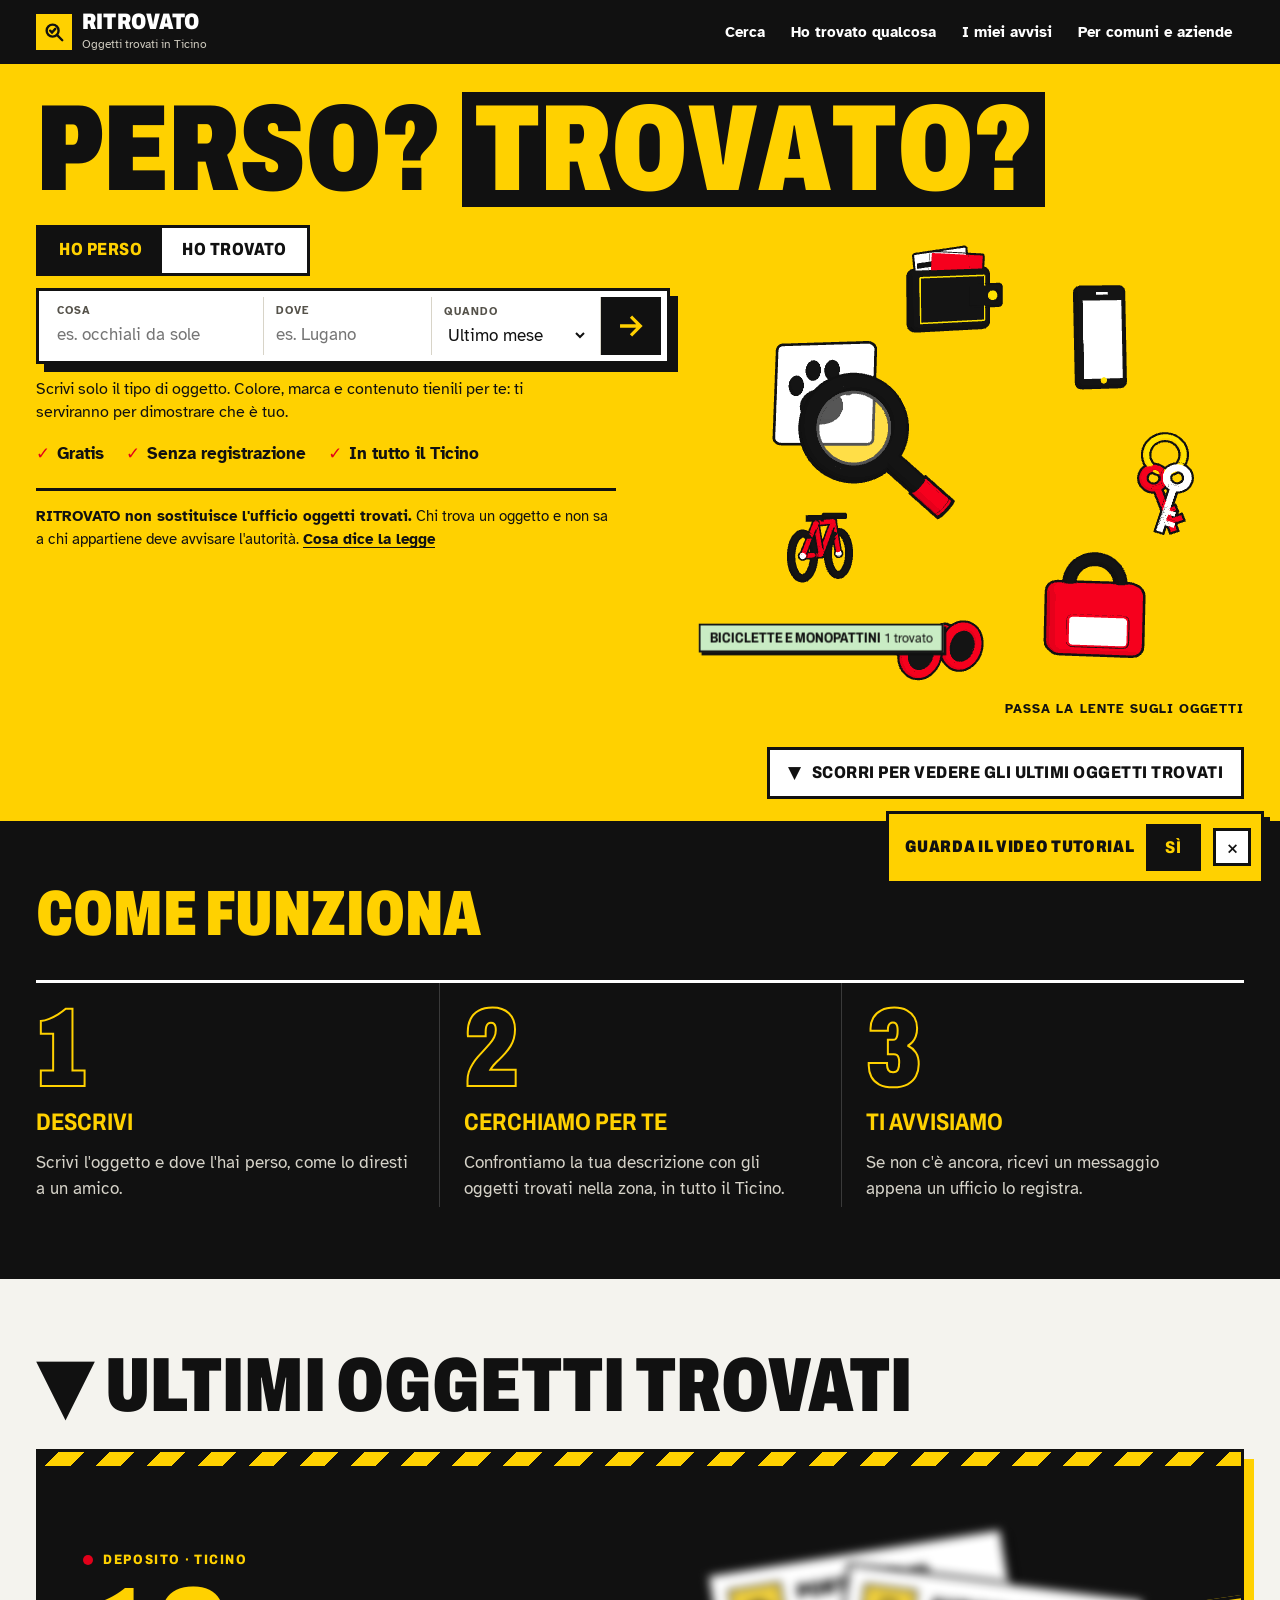
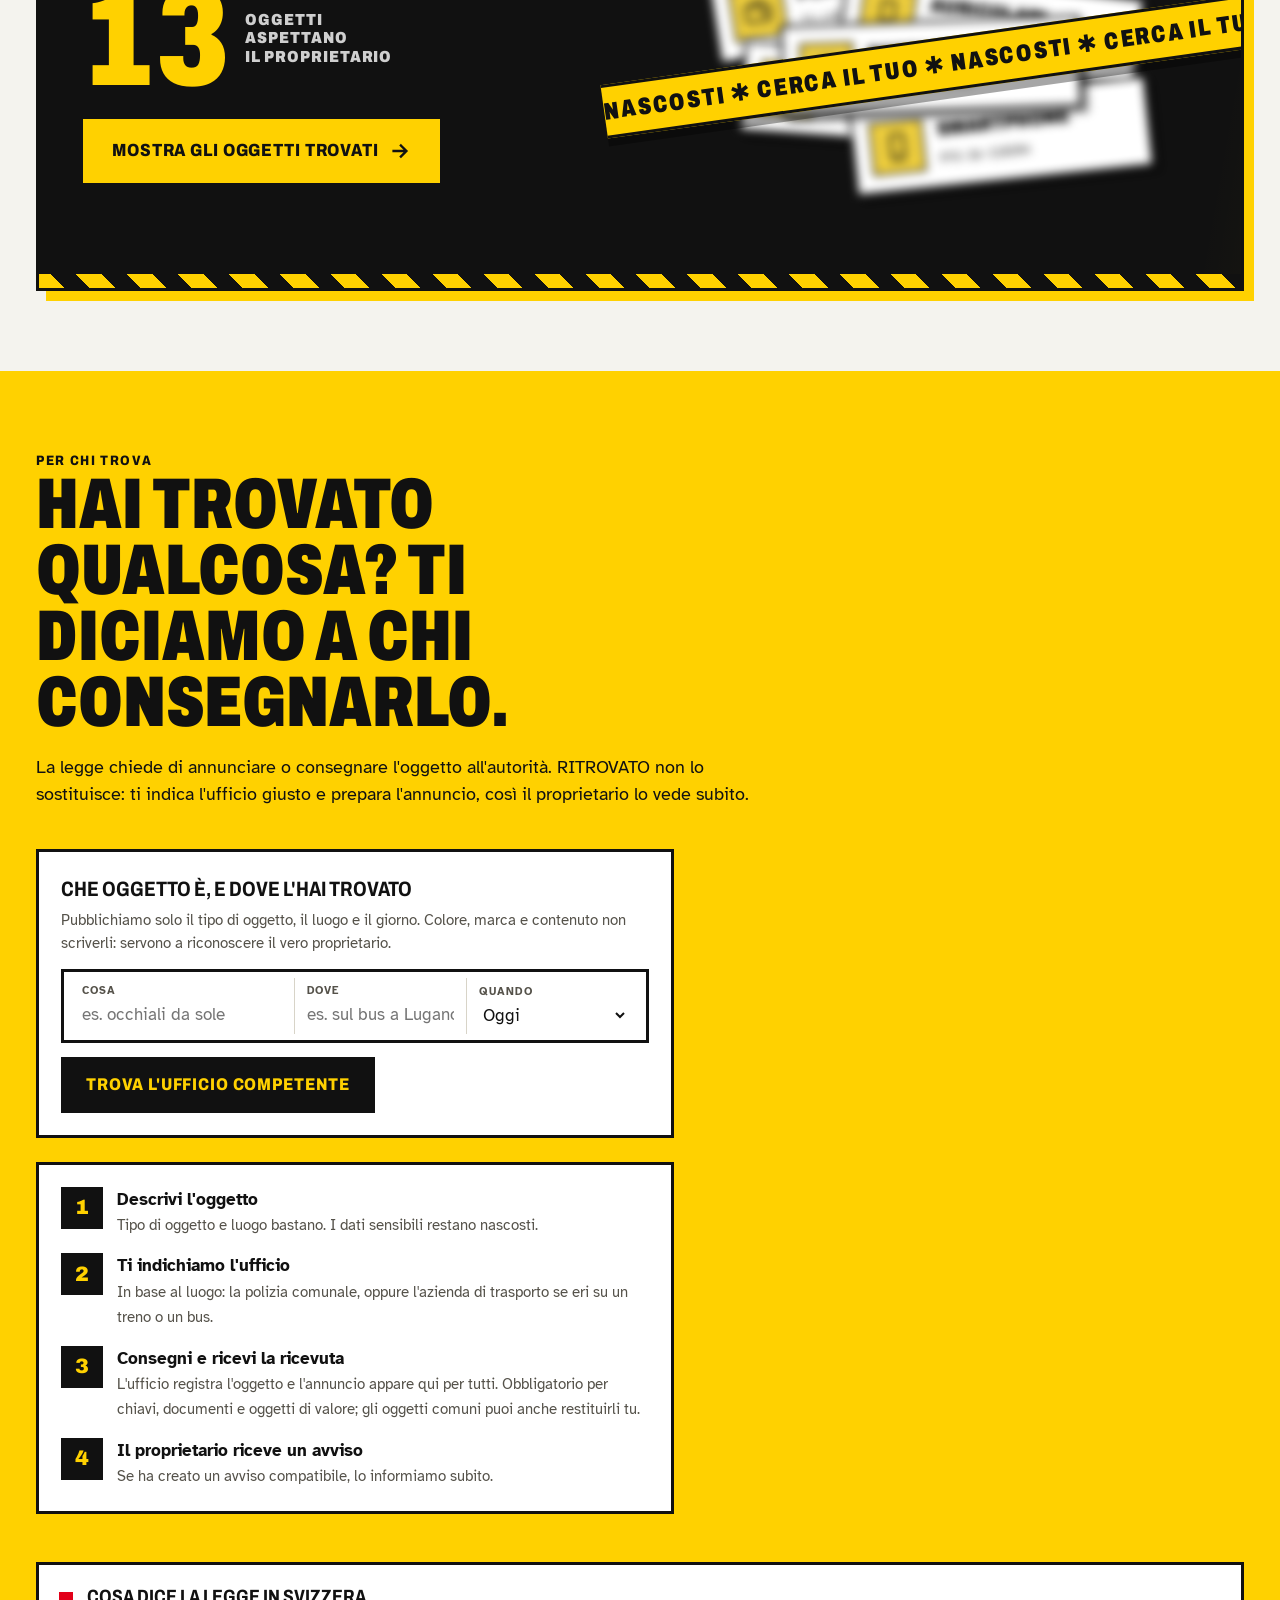
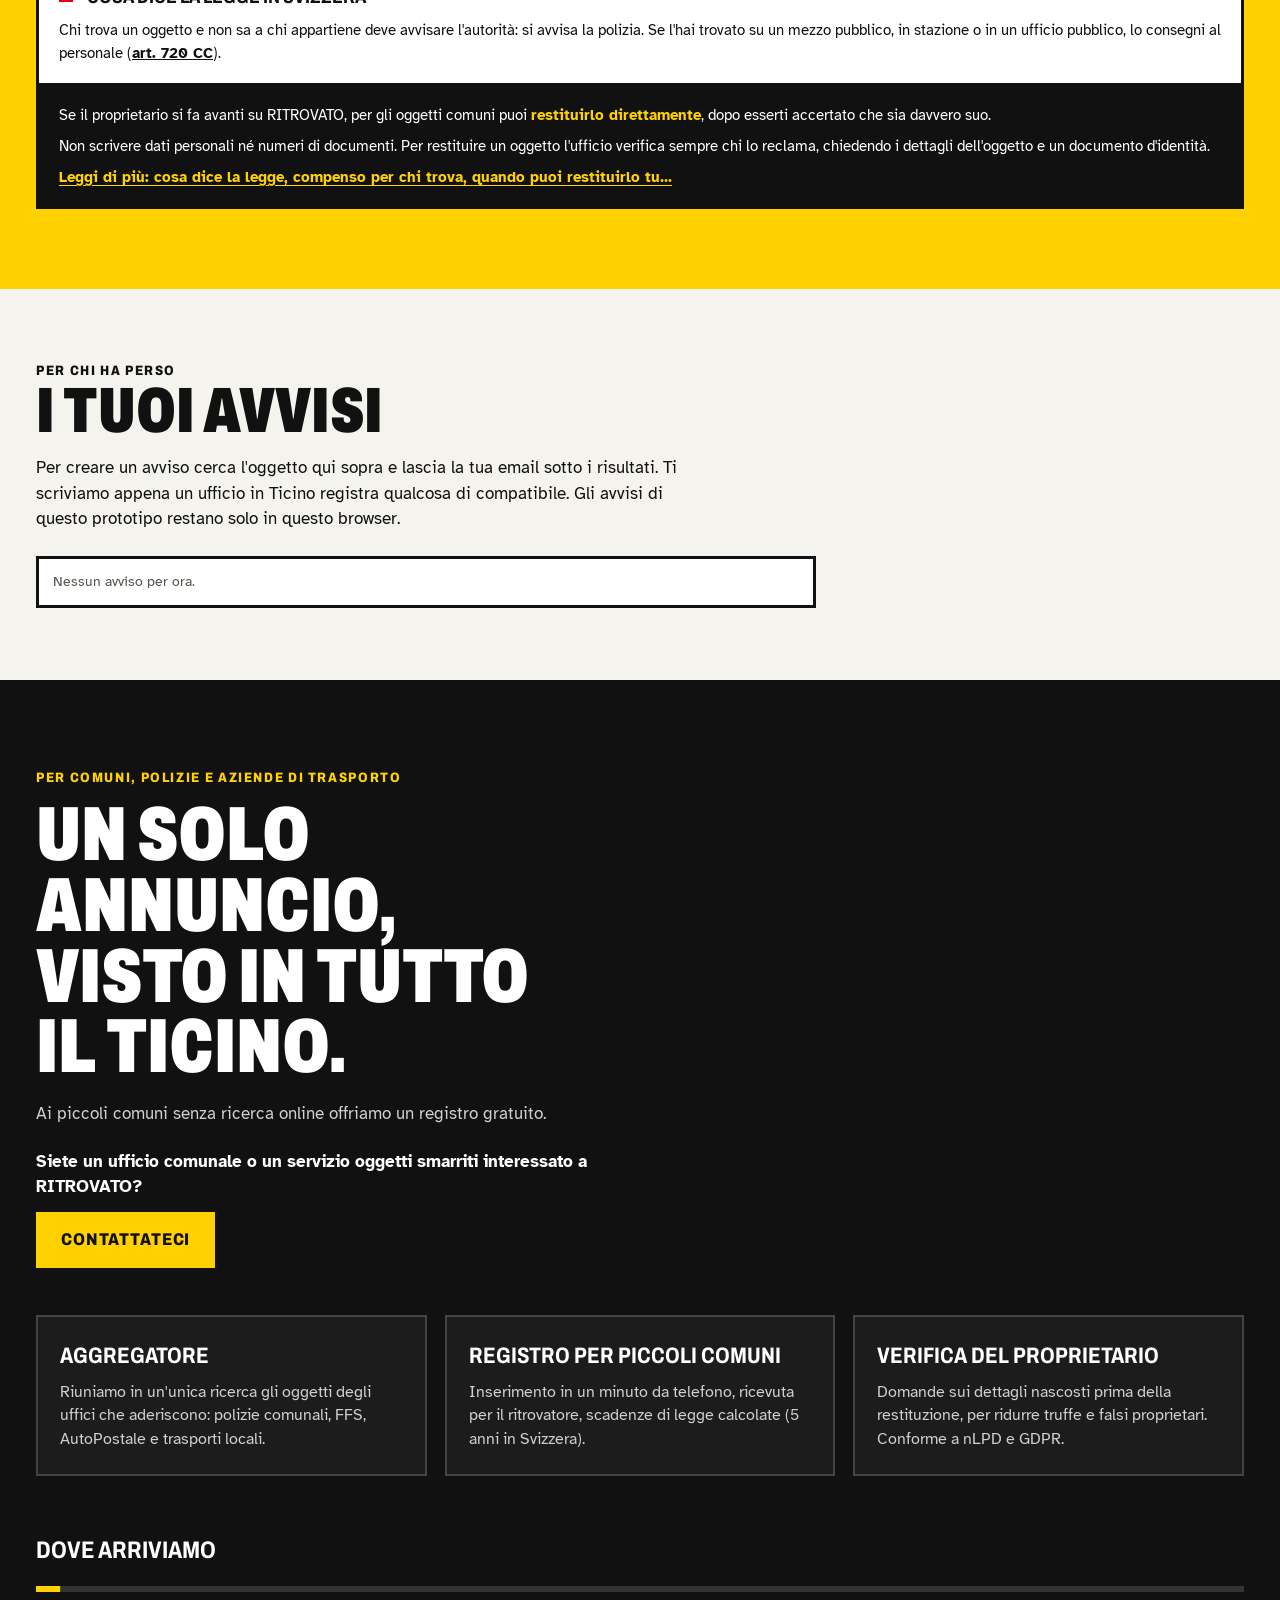
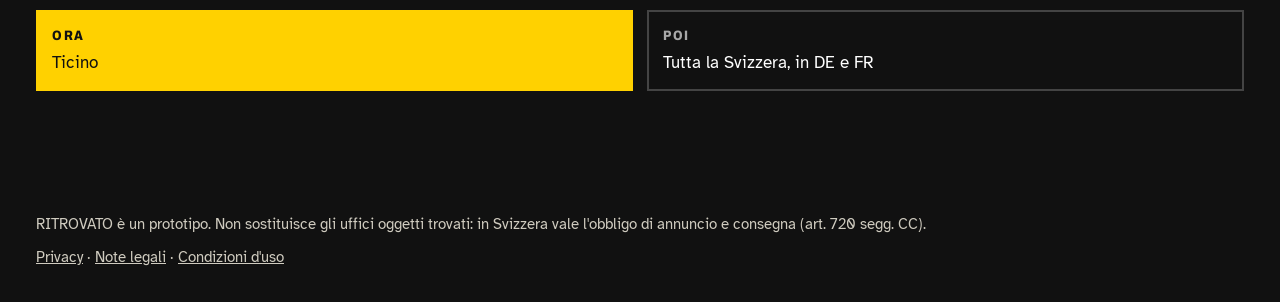
==== commit 0809cdd1: "Nuovo portafoglio 3D: pelle nera, carte che spuntano, linguetta Il portafoglio della hero era un blo" ====
--- a/index.html
+++ b/index.html
@@ -995,11 +995,20 @@
 const grp = (...kids) => { const g = new THREE.Group(); kids.forEach(k => g.add(k)); return g; };
 
 /* i sei oggetti, tutti costruiti via codice */
-function wallet(){ return grp(
-  part("rbox", [1.5, 1.05, .28, .1], C.white),
-  part("rbox", [1.52, .46, .08, .04], C.ink, [0, .3, .16]),
-  part("sphere", [.08], C.red, [.48, .1, .22])
-); }
+/* portafoglio in pelle nera con le carte che spuntano, cucitura e linguetta col bottone */
+function wallet(){
+  const stitch = (w, h, pos) => part("box", [w, h, .01], C.signal, pos, [0,0,0], false);
+  return grp(
+    part("rbox", [1.0, .62, .03, .03], C.white, [-.12, .5, -.02], [0, 0, .1]),
+    part("box", [.96, .09, .01], C.ink, [-.13, .62, .0], [0, 0, .1], false),
+    part("rbox", [1.0, .62, .03, .03], C.red, [.14, .44, .03], [0, 0, -.07]),
+    part("rbox", [1.5, 1.0, .24, .1], C.ink),
+    stitch(1.26, .025, [0, .38, .126]), stitch(1.26, .025, [0, -.38, .126]),
+    stitch(.025, .76, [-.63, 0, .126]), stitch(.025, .76, [.63, 0, .126]),
+    part("rbox", [.62, .34, .06, .06], C.ink, [.62, .04, .15]),
+    part("cyl", [.08, .08, .05, 24], C.signal, [.74, .04, .2], [Math.PI/2, 0, 0])
+  );
+}
 function phone(){ return grp(
   part("rbox", [.8, 1.55, .14, .12], C.ink),
   part("box", [.66, 1.22, .02], C.white, [0, -.04, .075], [0,0,0], false),
@@ -1275,7 +1284,7 @@
   if(i < 0) return;
   const o = OBJS[i], kind = OFFICE_ONLY.has(o.cat) ? "office" : "common";
   label.className = (label.classList.contains("on") ? "on " : "") + kind;
-  label.innerHTML = `<b>${CATS[o.cat]}</b>${COUNTS[o.cat] ? ` ${COUNTS[o.cat]} trovati` : ""}`;
+  label.innerHTML = `<b>${CATS[o.cat]}</b>${COUNTS[o.cat] ? ` ${COUNTS[o.cat]} ${COUNTS[o.cat] === 1 ? "trovato" : "trovati"}` : ""}`;
 }
 const COUNTS = {}; ITEMS.forEach(it => COUNTS[it.cat] = (COUNTS[it.cat] || 0) + 1);
 let hot = -1;
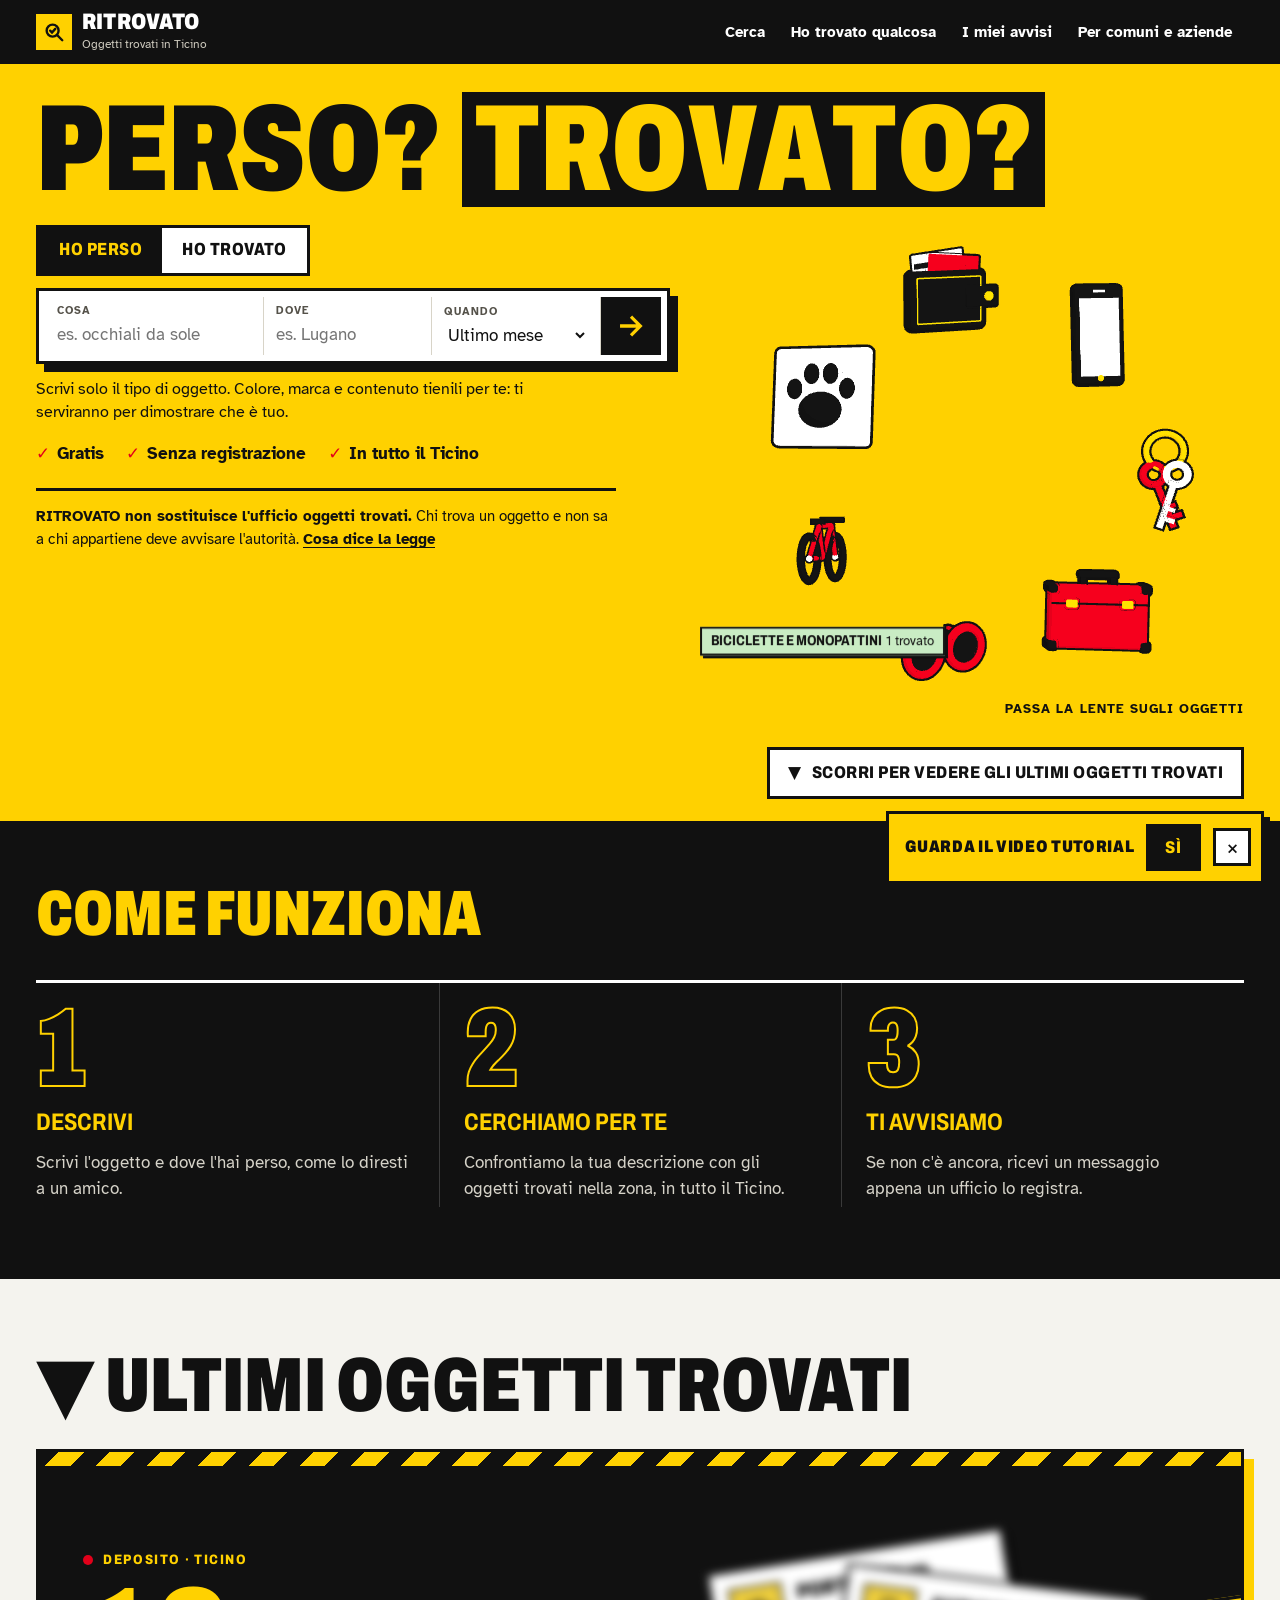
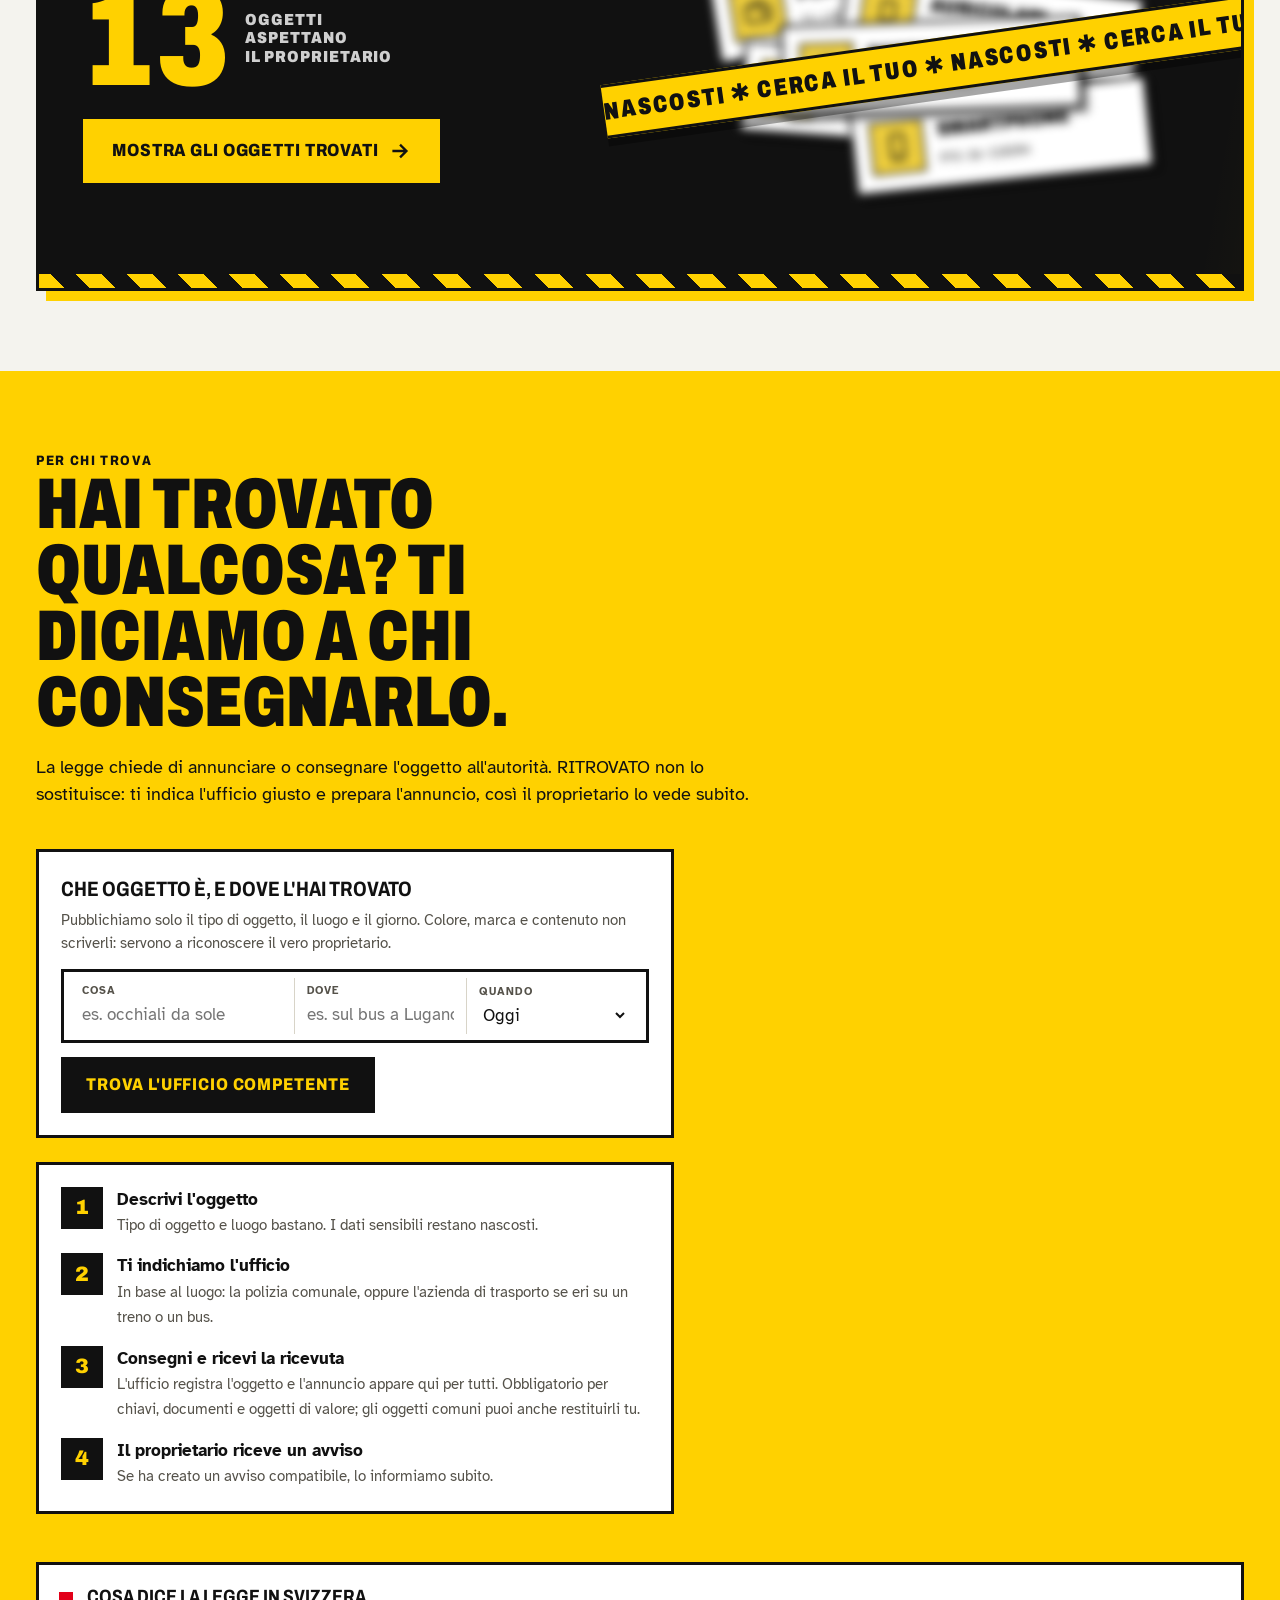
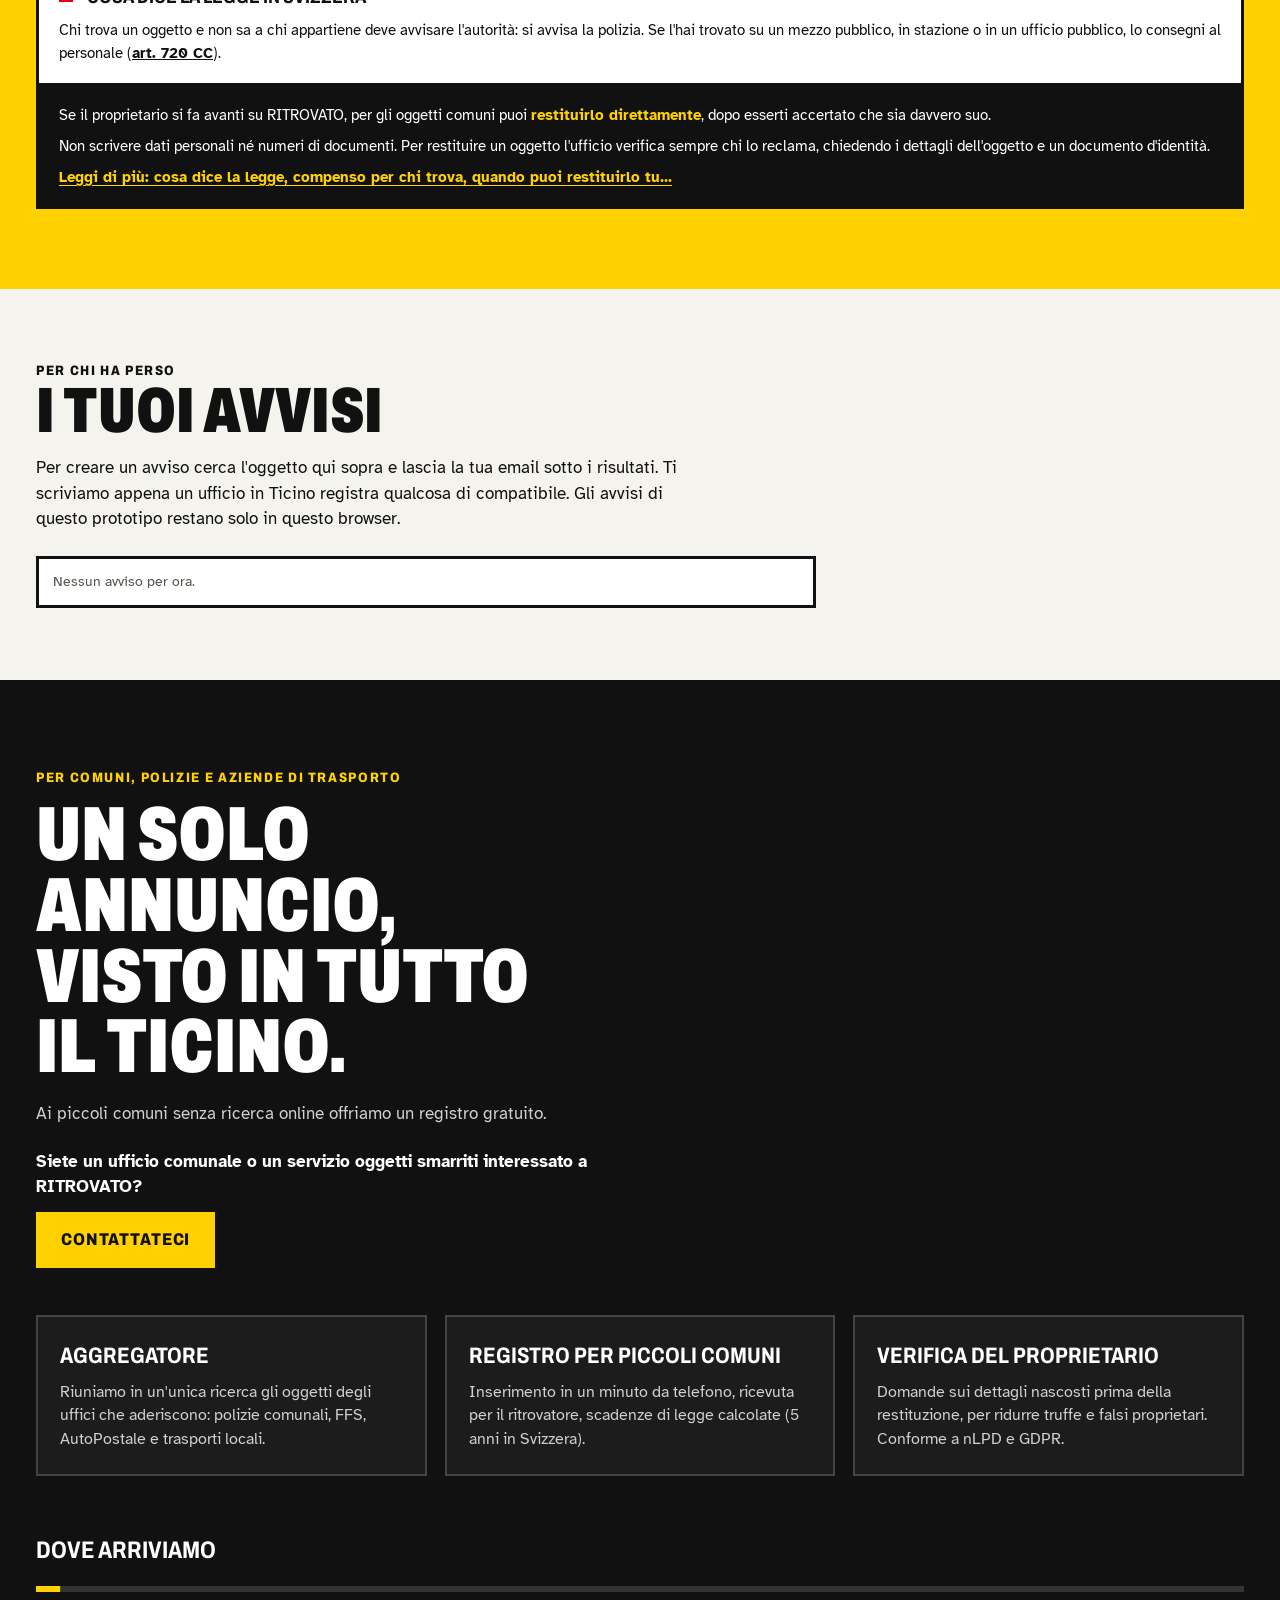
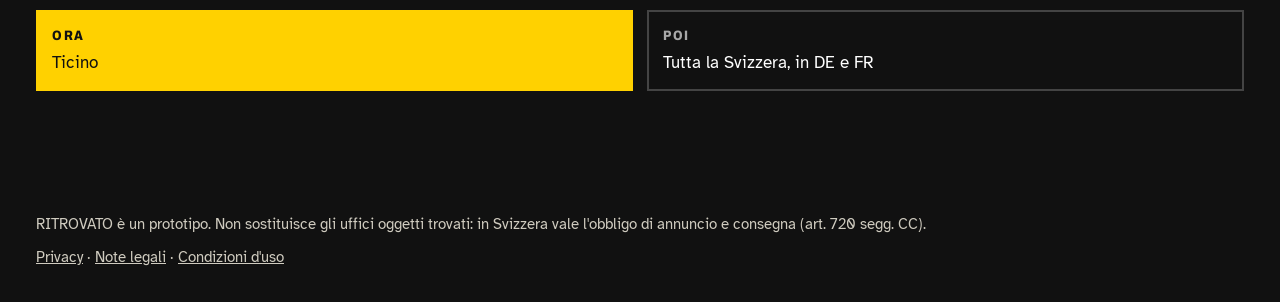
==== commit d114da58: "Borsa 3D diventa una ventiquattrore Corpo rosso più largo con la linea del coperchio, due serrature " ====
--- a/index.html
+++ b/index.html
@@ -1024,11 +1024,20 @@
 function keys(){ const a = key(C.red), b = key(C.white);
   a.position.set(-.18, .02, 0); a.rotation.z = .35; b.position.set(.2, .02, .06); b.rotation.z = -.3;
   const g = grp(part("torus", [.3, .05], C.signal, [0, .42, 0]), a, b); g.position.y = .15; return g; }
-function bag(){ return grp(
-  part("rbox", [1.3, 1, .5, .14], C.red),
-  part("rbox", [.8, .4, .1, .06], C.white, [0, -.15, .28]),
-  part("torus", [.36, .065, Math.PI], C.ink, [0, .5, 0])
-); }
+/* ventiquattrore rossa: coperchio, due serrature gialle, maniglia nera e angoli rinforzati */
+function bag(){
+  const corner = (x, y) => part("rbox", [.16, .16, .4, .05], C.ink, [x, y, 0]);
+  return grp(
+    part("rbox", [1.7, 1.12, .34, .08], C.red),
+    part("box", [1.66, .035, .01], C.ink, [0, .24, .175], [0,0,0], false),
+    part("rbox", [.2, .14, .06, .03], C.signal, [-.48, .24, .19]),
+    part("rbox", [.2, .14, .06, .03], C.signal, [.48, .24, .19]),
+    part("box", [.08, .14, .1], C.ink, [-.26, .64, 0]),
+    part("box", [.08, .14, .1], C.ink, [.26, .64, 0]),
+    part("rbox", [.68, .12, .14, .05], C.ink, [0, .74, 0]),
+    corner(-.8, .5), corner(.8, .5), corner(-.8, -.5), corner(.8, -.5)
+  );
+}
 function glasses(){ return grp(
   part("torus", [.33, .07], C.red, [-.42, 0, 0]),
   part("torus", [.33, .07], C.red, [.42, 0, 0]),
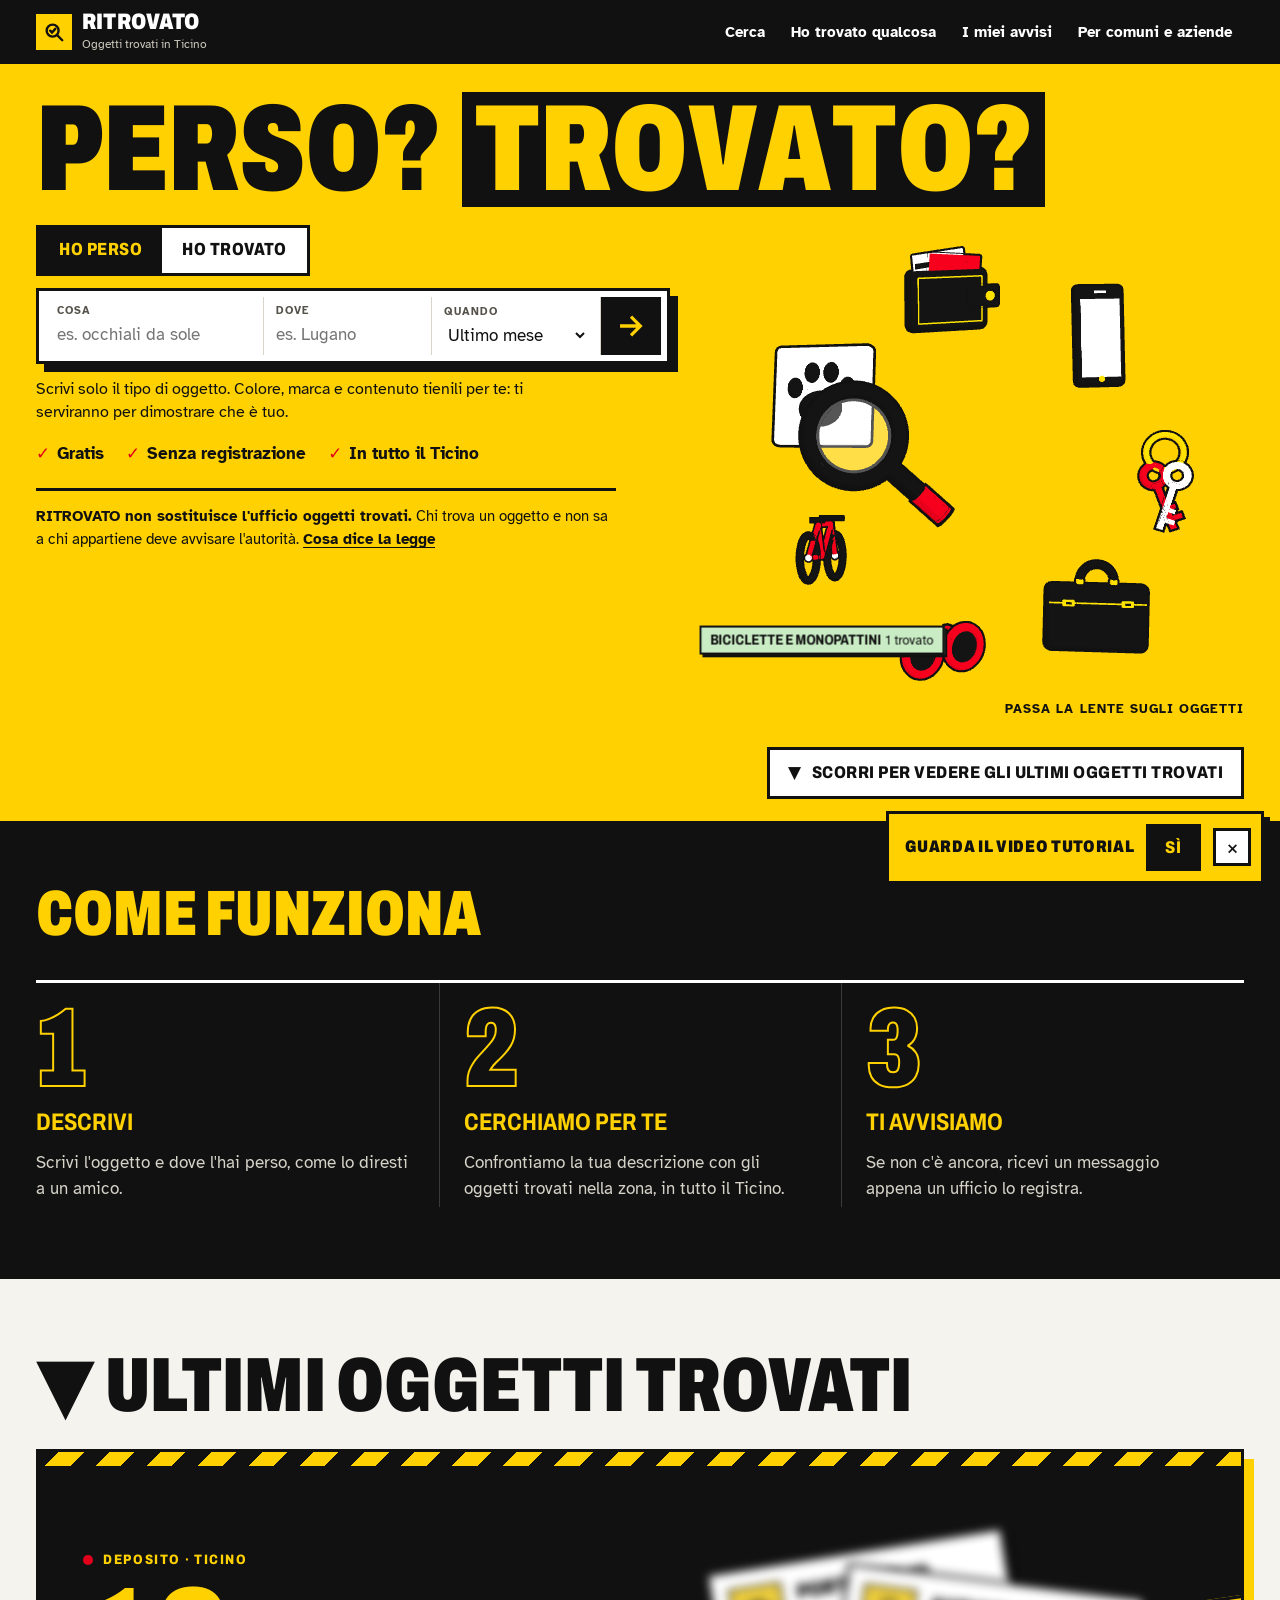
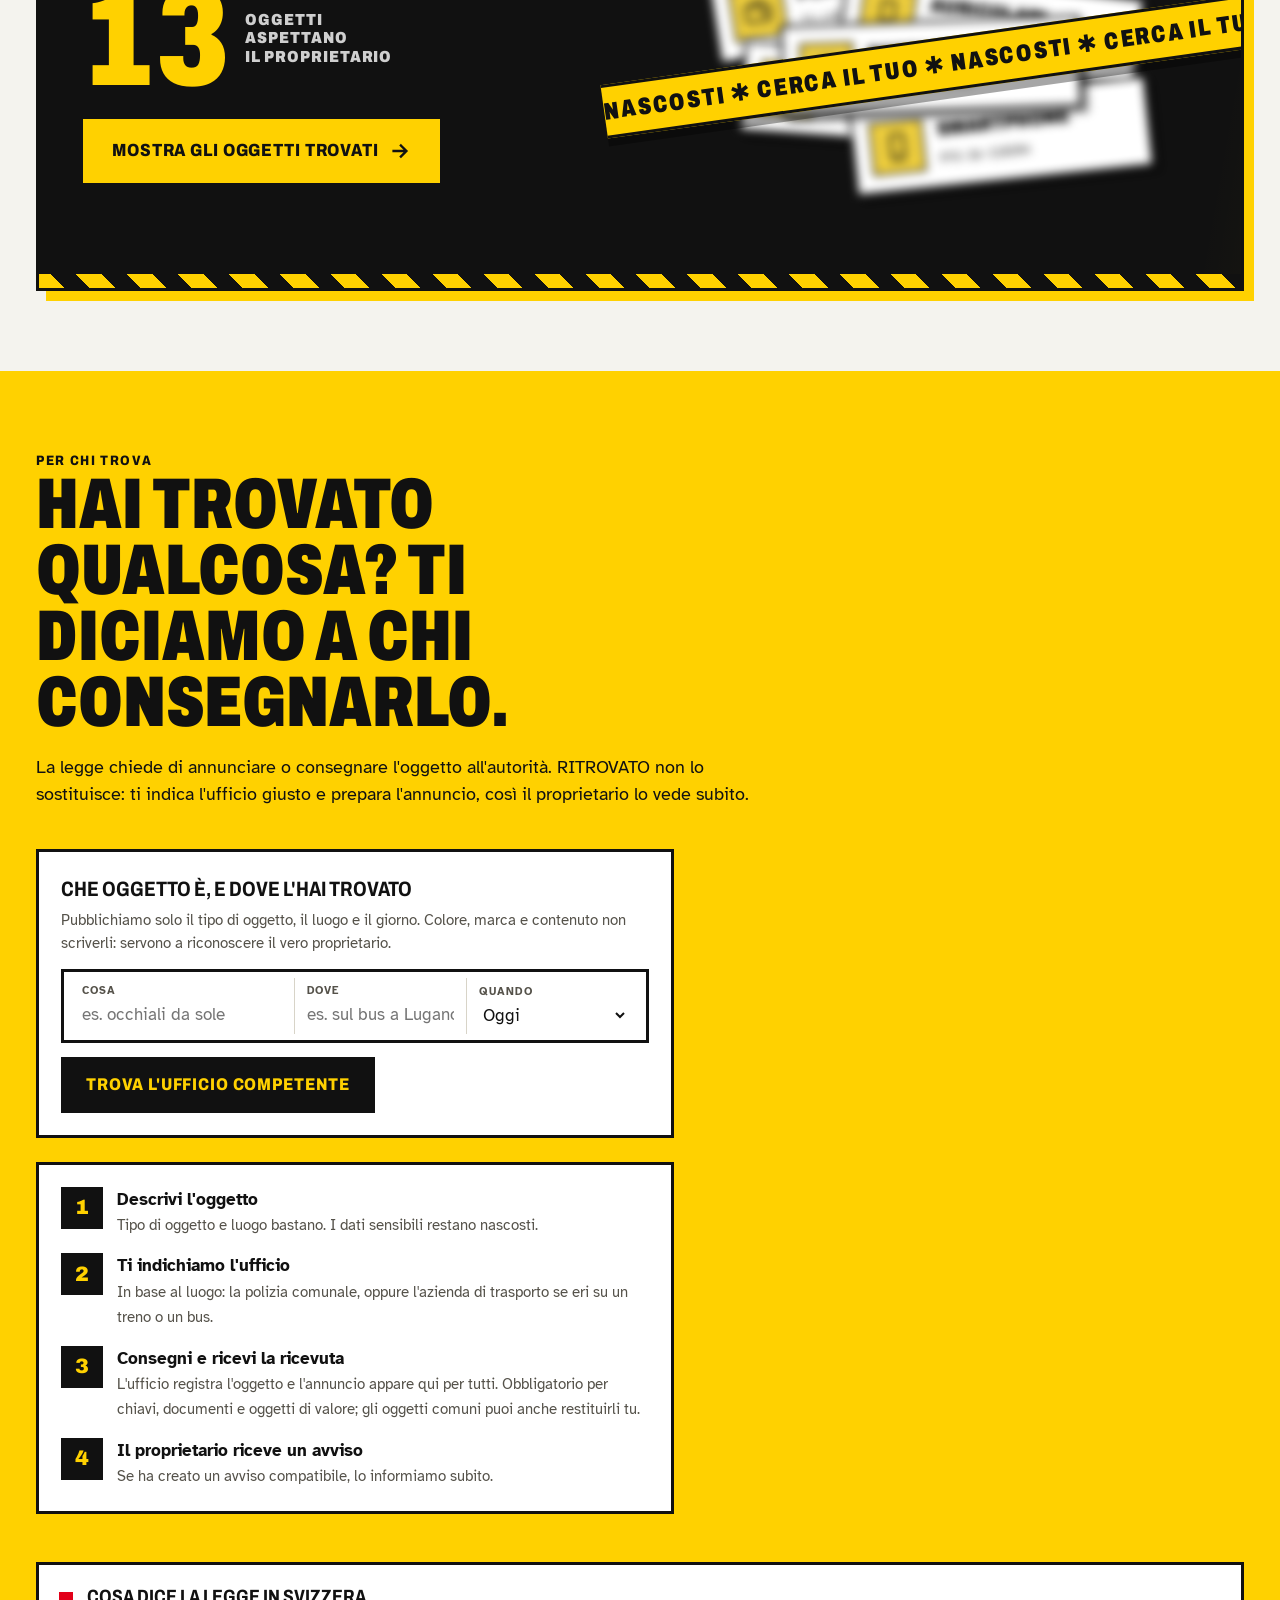
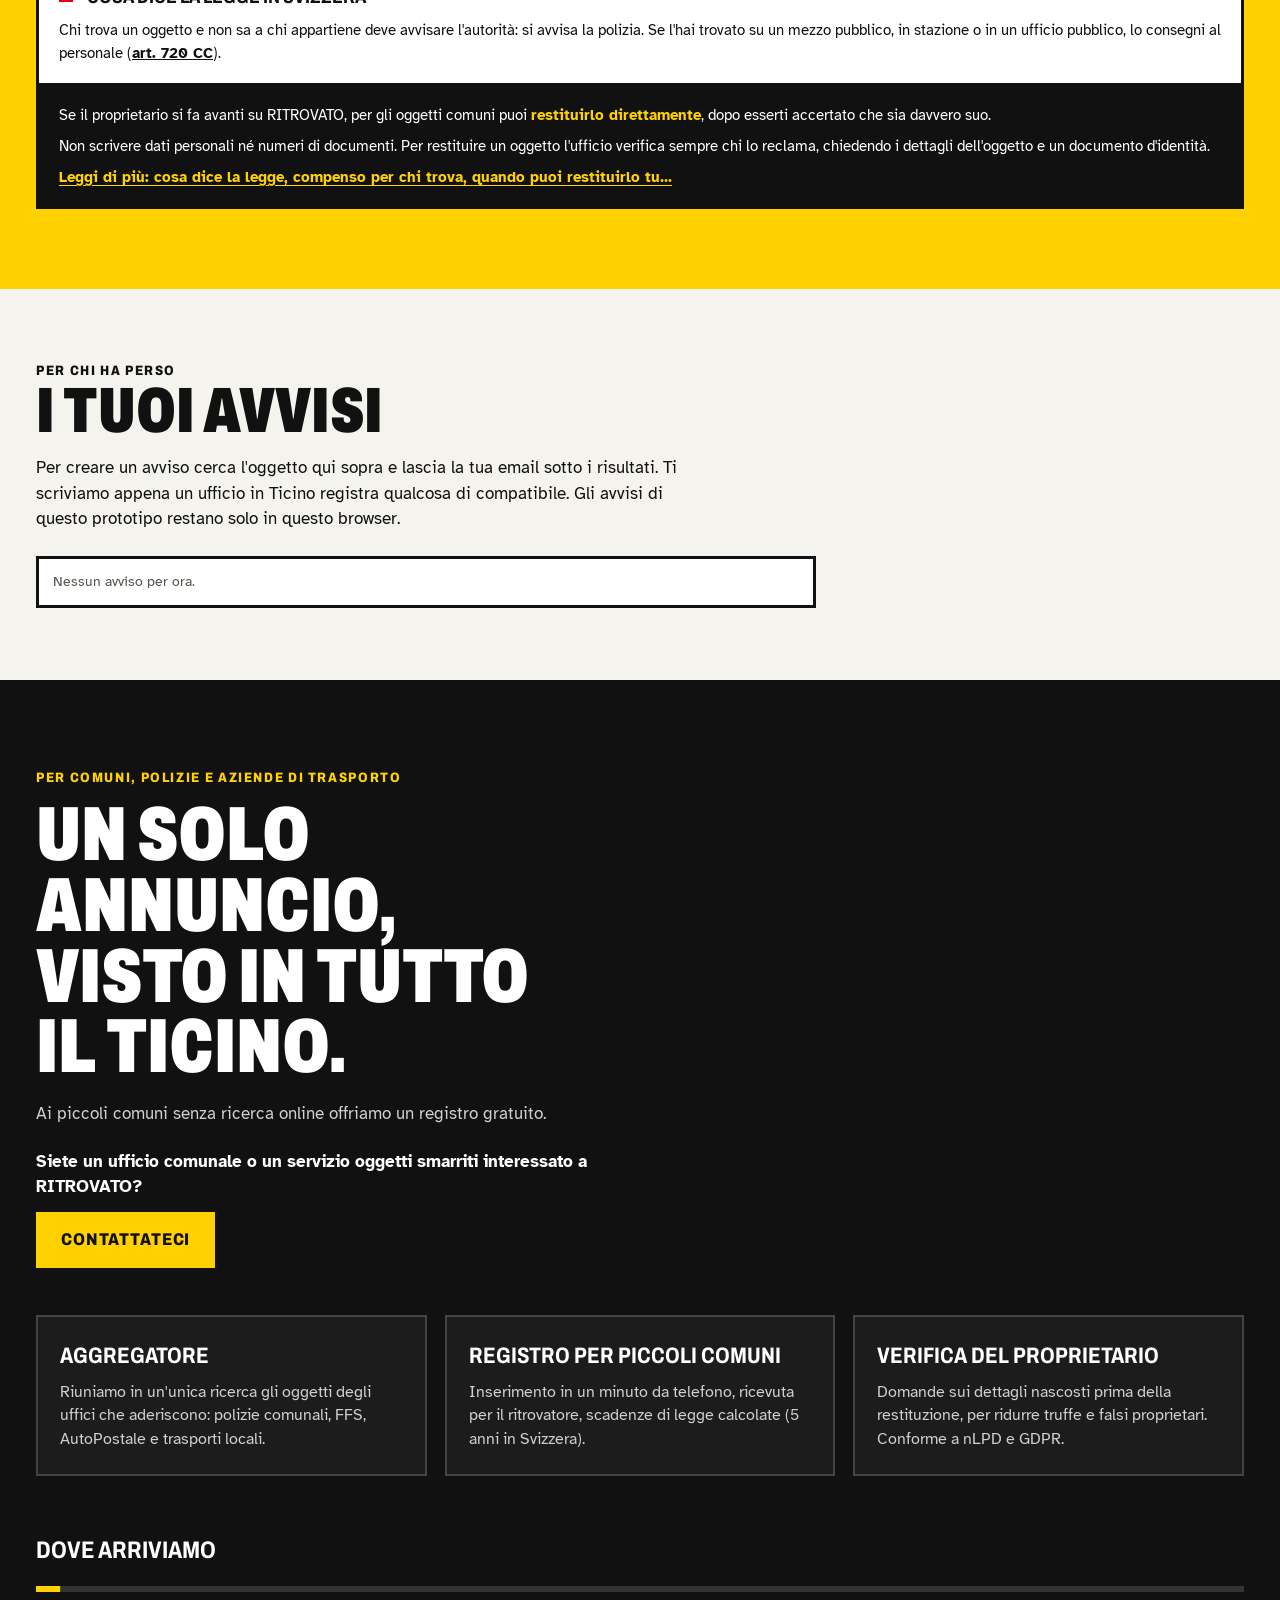
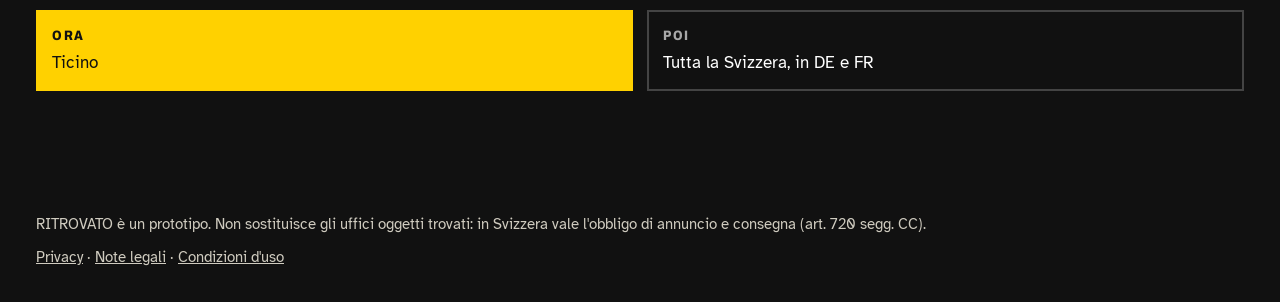
==== commit 58d2704a: "Ventiquattrore nera e sottile con maniglia ad arco La versione rossa con gli angoli rinforzati sembr" ====
--- a/index.html
+++ b/index.html
@@ -1024,18 +1024,18 @@
 function keys(){ const a = key(C.red), b = key(C.white);
   a.position.set(-.18, .02, 0); a.rotation.z = .35; b.position.set(.2, .02, .06); b.rotation.z = -.3;
   const g = grp(part("torus", [.3, .05], C.signal, [0, .42, 0]), a, b); g.position.y = .15; return g; }
-/* ventiquattrore rossa: coperchio, due serrature gialle, maniglia nera e angoli rinforzati */
+/* ventiquattrore classica: nera e sottile, coperchio con profilo giallo, serrature dorate, maniglia ad arco */
 function bag(){
-  const corner = (x, y) => part("rbox", [.16, .16, .4, .05], C.ink, [x, y, 0]);
   return grp(
-    part("rbox", [1.7, 1.12, .34, .08], C.red),
-    part("box", [1.66, .035, .01], C.ink, [0, .24, .175], [0,0,0], false),
-    part("rbox", [.2, .14, .06, .03], C.signal, [-.48, .24, .19]),
-    part("rbox", [.2, .14, .06, .03], C.signal, [.48, .24, .19]),
-    part("box", [.08, .14, .1], C.ink, [-.26, .64, 0]),
-    part("box", [.08, .14, .1], C.ink, [.26, .64, 0]),
-    part("rbox", [.68, .12, .14, .05], C.ink, [0, .74, 0]),
-    corner(-.8, .5), corner(.8, .5), corner(-.8, -.5), corner(.8, -.5)
+    part("rbox", [1.8, 1.2, .26, .12], C.ink),
+    part("box", [1.72, .03, .01], C.signal, [0, .26, .135], [0,0,0], false),
+    part("rbox", [.22, .12, .05, .03], C.signal, [-.52, .26, .15]),
+    part("rbox", [.22, .12, .05, .03], C.signal, [.52, .26, .15]),
+    part("box", [.1, .04, .01], C.ink, [-.52, .26, .18], [0,0,0], false),
+    part("box", [.1, .04, .01], C.ink, [.52, .26, .18], [0,0,0], false),
+    part("rbox", [.12, .1, .12, .03], C.signal, [-.3, .64, 0]),
+    part("rbox", [.12, .1, .12, .03], C.signal, [.3, .64, 0]),
+    part("torus", [.3, .055, Math.PI], C.ink, [0, .66, 0])
   );
 }
 function glasses(){ return grp(
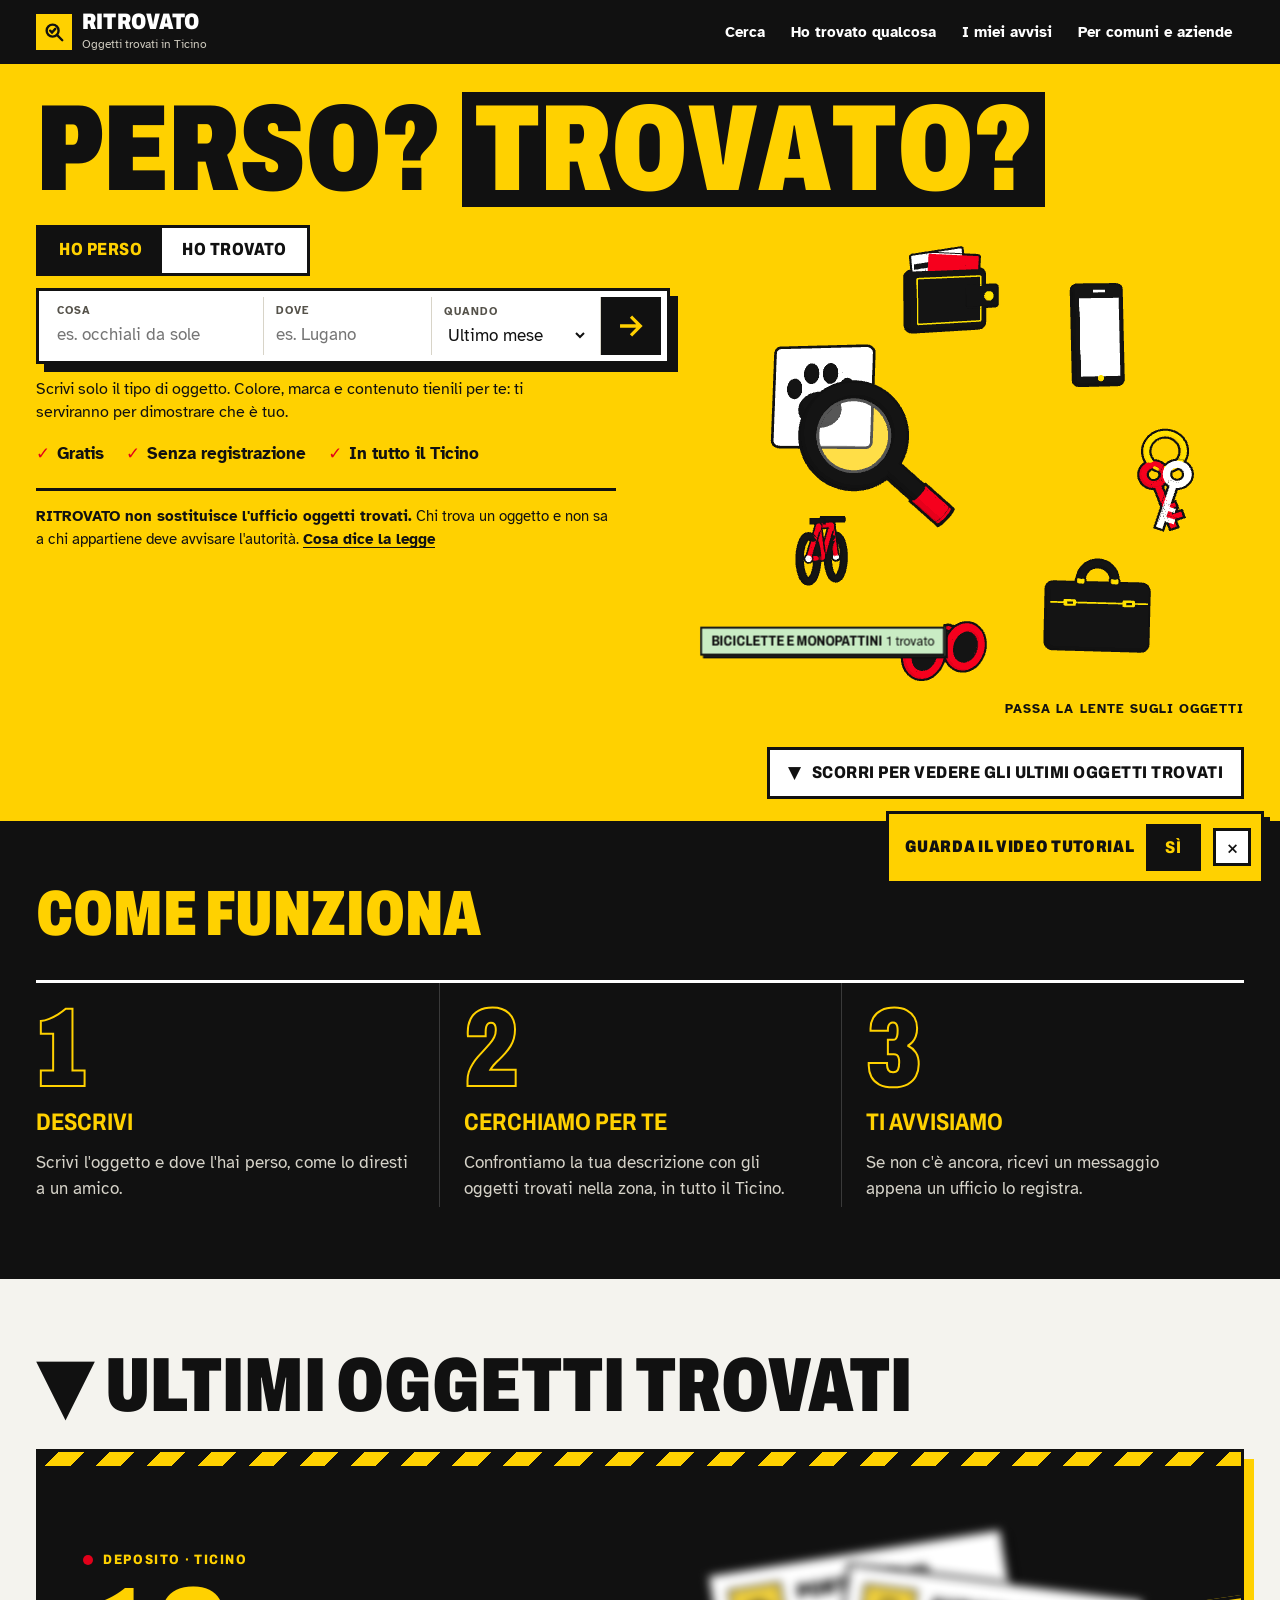
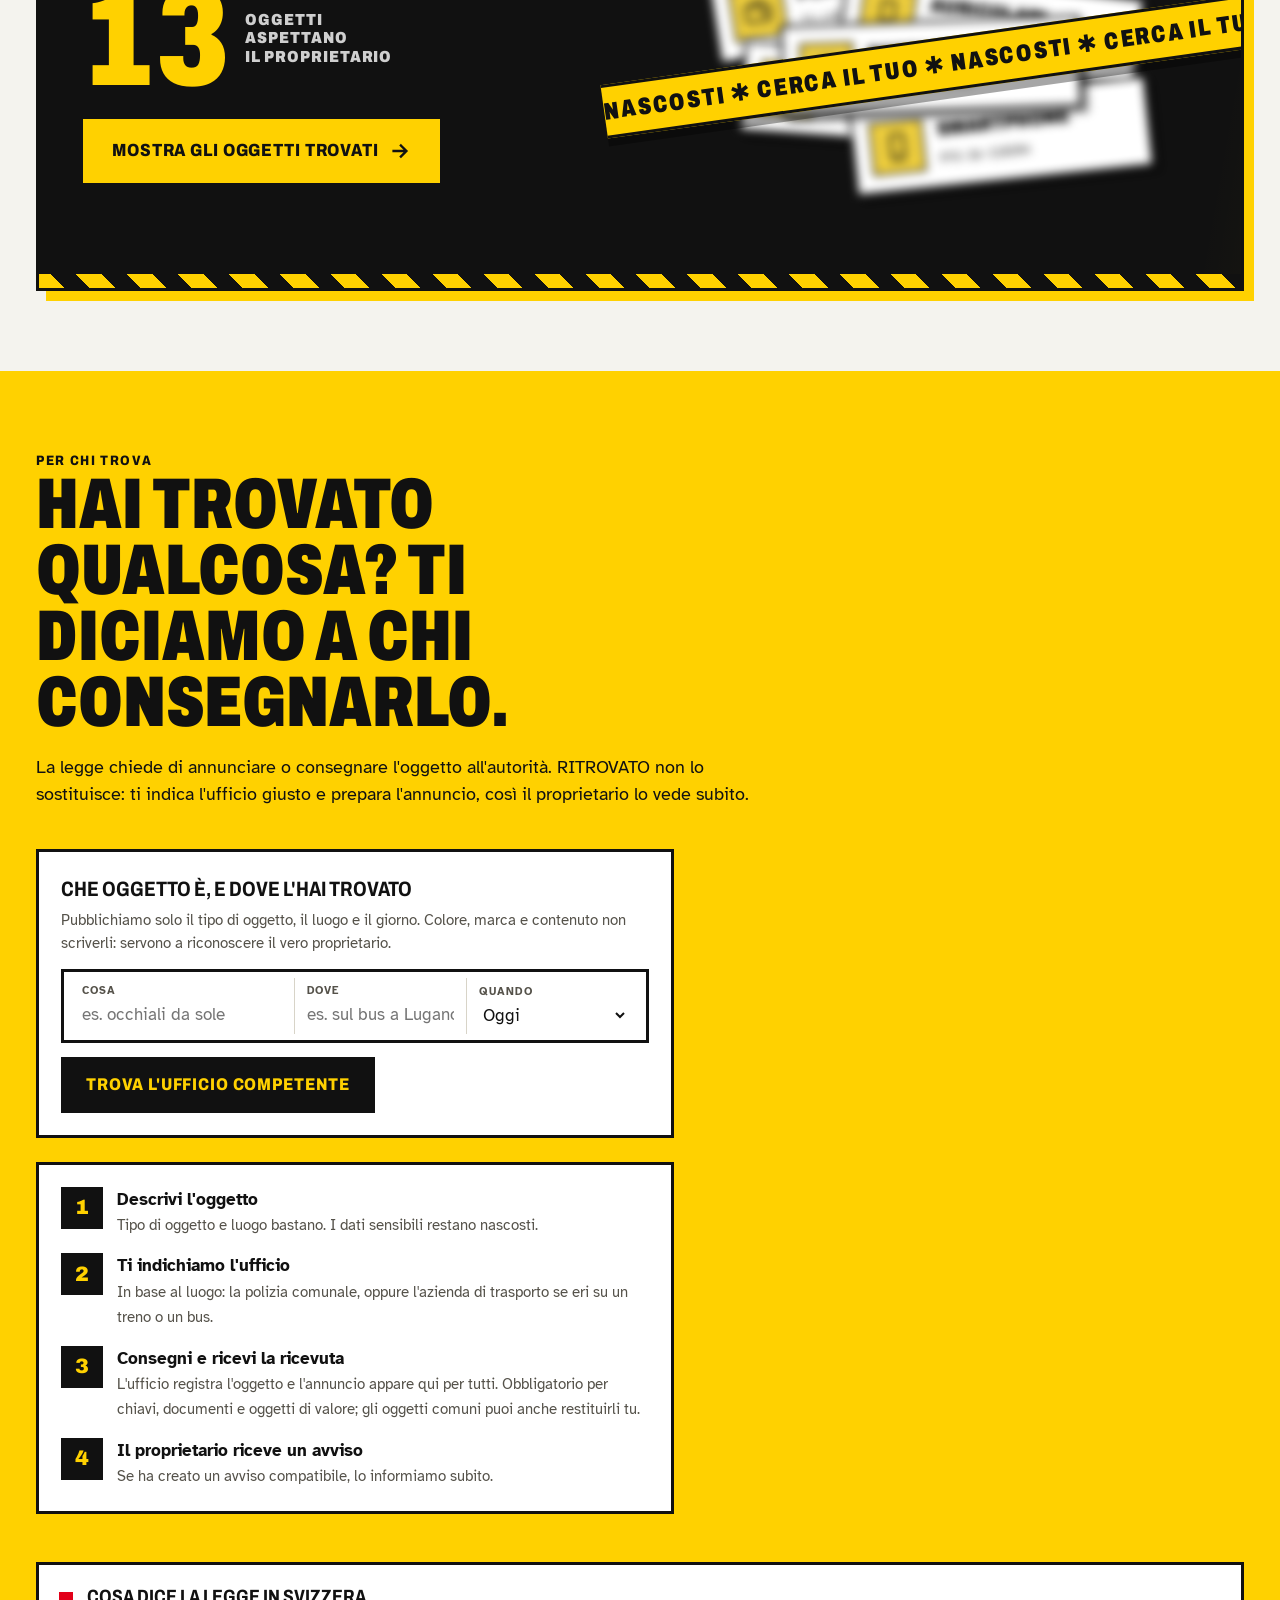
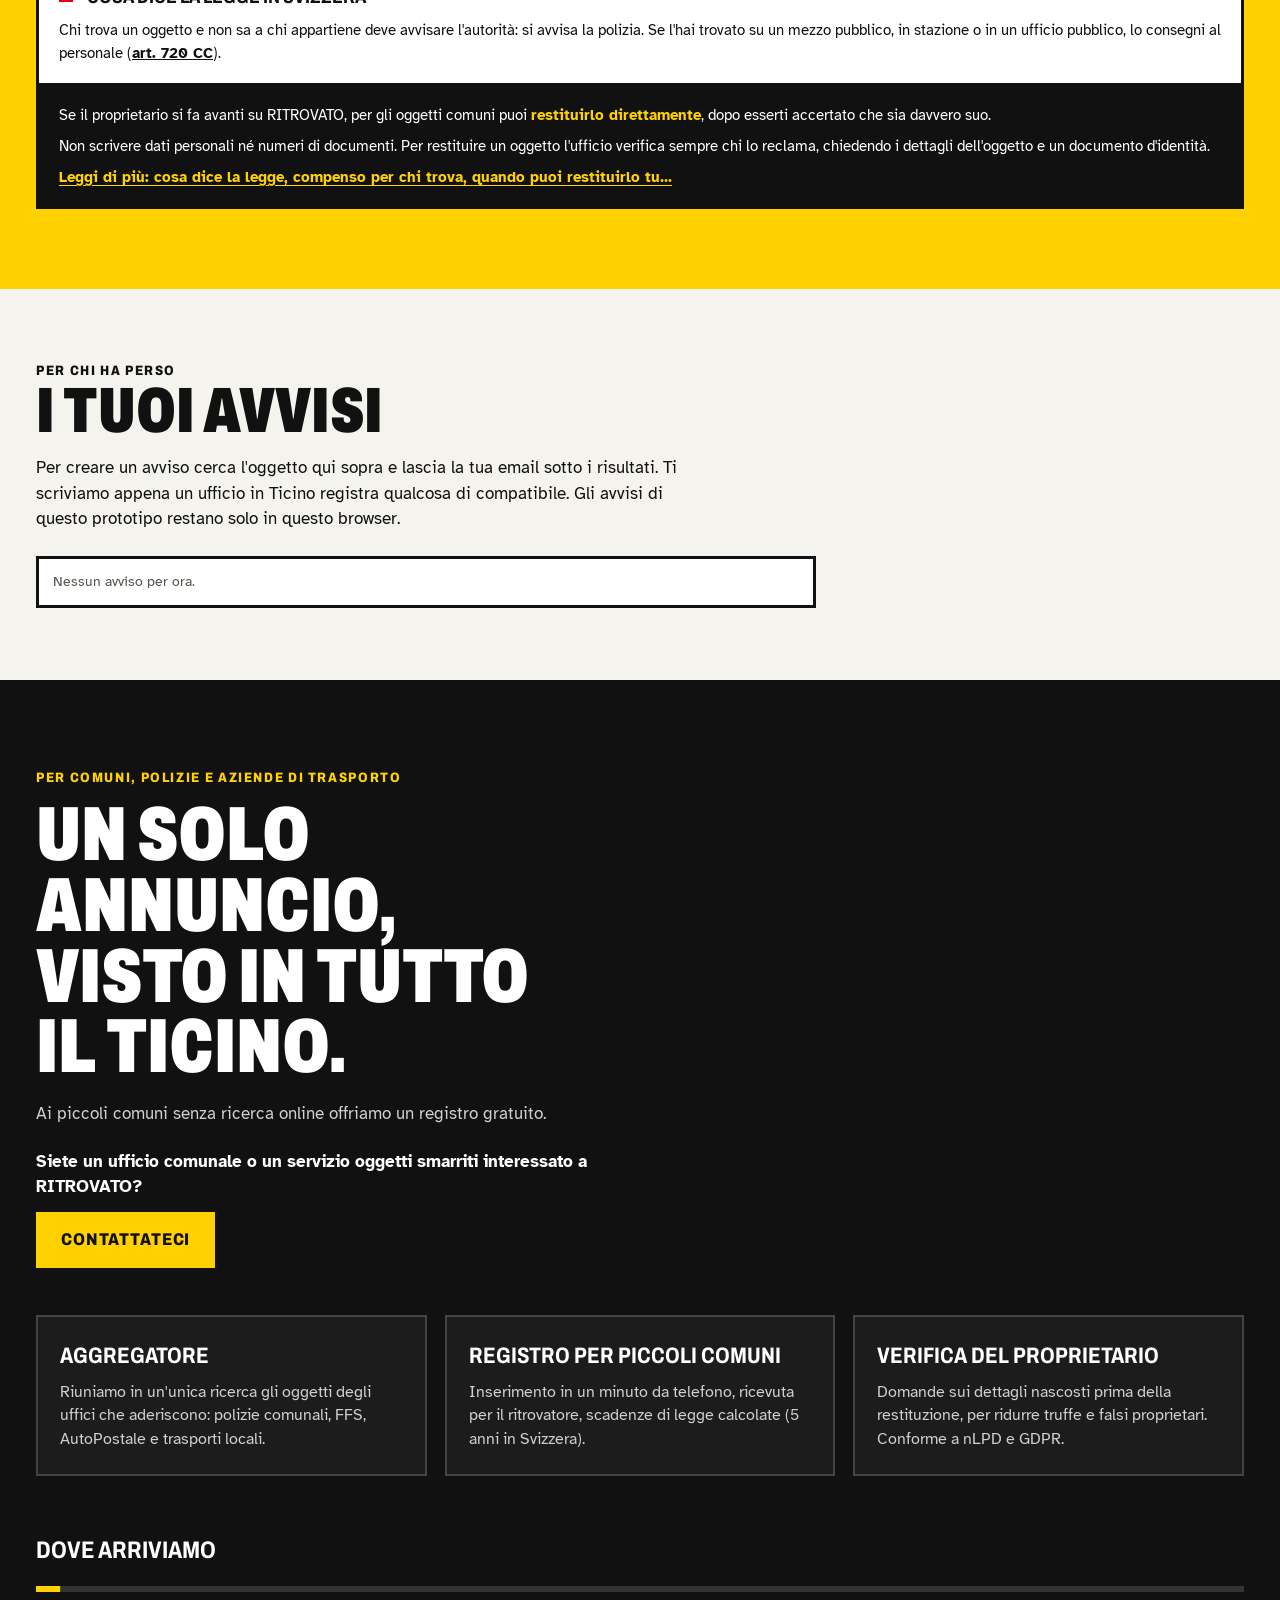
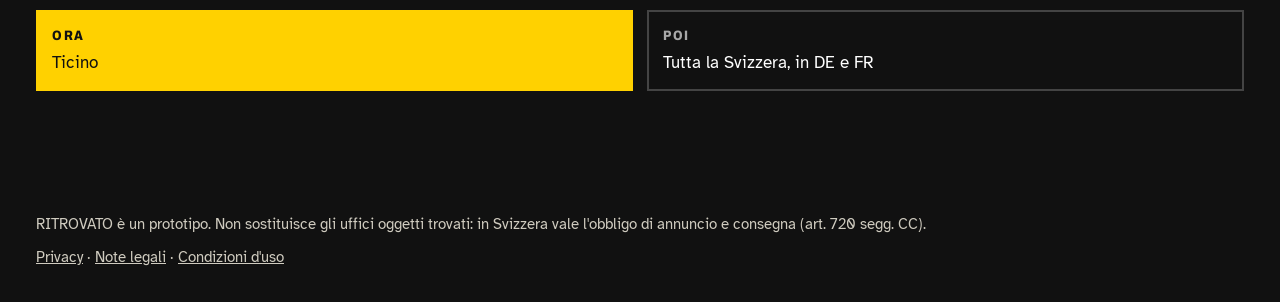
==== commit 4ff63a78: "Pulsante fisso «Rivedi il video» dopo il primo Sì Chi ha scelto di guardare lo spot trova sempre in " ====
--- a/index.html
+++ b/index.html
@@ -323,6 +323,10 @@
 dialog.vid{max-width:min(1100px,calc(100% - 32px));background:var(--ink);border-color:var(--ink);box-shadow:10px 10px 0 var(--signal)}
 dialog.vid .x{position:absolute;top:8px;right:8px;z-index:2}
 dialog.vid video{display:block;width:100%;height:auto;max-height:calc(100dvh - 40px);background:var(--ink)}
+/* dopo il primo Sì resta un pulsante fisso per rivedere il video */
+.vid-again{position:fixed;left:max(16px,env(safe-area-inset-left,0px));bottom:calc(16px + env(safe-area-inset-bottom,0px));z-index:34;display:inline-flex;align-items:center;gap:8px;background:var(--signal);color:var(--ink);border:3px solid var(--ink);box-shadow:4px 4px 0 var(--ink);padding:8px 14px;font-family:var(--display);font-stretch:80%;font-weight:900;text-transform:uppercase;letter-spacing:.04em;font-size:.95rem;cursor:pointer}
+.vid-again:hover,.vid-again:focus-visible{background:var(--ink);color:var(--signal)}
+.vid-again[hidden]{display:none}
 @media (prefers-reduced-motion:reduce){ .vid-ask{transition:none} }
 </style>
 
@@ -527,6 +531,7 @@
   <button class="btn" type="button" id="vidYes">Sì</button>
   <button class="x" type="button" id="vidNo" aria-label="No, chiudi">×</button>
 </div>
+<button class="vid-again" type="button" id="vidAgain" hidden><span aria-hidden="true">▶</span> Rivedi il video</button>
 <dialog class="vid" id="vidDlg" aria-label="Video tutorial">
   <button class="x" type="button" data-close aria-label="Chiudi il video">×</button>
   <video id="vid" controls playsinline preload="none"></video>
@@ -842,19 +847,22 @@
 
 /* ---------- VIDEO TUTORIAL ----------
    All'ingresso un piccolo invito: Sì apre il video e lo fa partire, X chiude e basta.
-   La scelta resta nel browser (ritrovo-video), così l'invito non torna a ogni visita. */
+   La scelta resta nel browser (ritrovo-video), così l'invito non torna a ogni visita.
+   Chi ha detto Sì trova sempre in basso il pulsante «Rivedi il video». */
 (() => {
-  const ask = $("#vidAsk"), vd = $("#vidDlg"), v = $("#vid");
+  const ask = $("#vidAsk"), vd = $("#vidDlg"), v = $("#vid"), again = $("#vidAgain");
   let seen = null; try{ seen = localStorage.getItem("ritrovo-video"); }catch(_){}
+  if(seen === "si") again.hidden = false;
   const done = val => { try{ localStorage.setItem("ritrovo-video", val); }catch(_){} ask.classList.remove("on"); setTimeout(() => ask.hidden = true, 350); };
   if(!seen){ setTimeout(() => { ask.hidden = false; requestAnimationFrame(() => requestAnimationFrame(() => ask.classList.add("on"))); }, 1200); }
   $("#vidNo").addEventListener("click", () => done("no"));
   // telefono tenuto in verticale: versione 9:16, altrimenti quella orizzontale
-  $("#vidYes").addEventListener("click", () => {
-    done("si");
+  const play = () => {
     v.src = matchMedia("(orientation:portrait) and (max-width:820px)").matches ? "assets/video/ritrovato-spot-verticale.mp4" : "assets/video/ritrovato-spot.mp4";
     vd.showModal(); v.play().catch(() => {});
-  });
+  };
+  $("#vidYes").addEventListener("click", () => { done("si"); setTimeout(() => again.hidden = false, 350); play(); });
+  again.addEventListener("click", play);
   vd.addEventListener("click", e => { if(e.target === vd || e.target.closest("[data-close]")) vd.close(); });
   vd.addEventListener("close", () => v.pause());
 })();
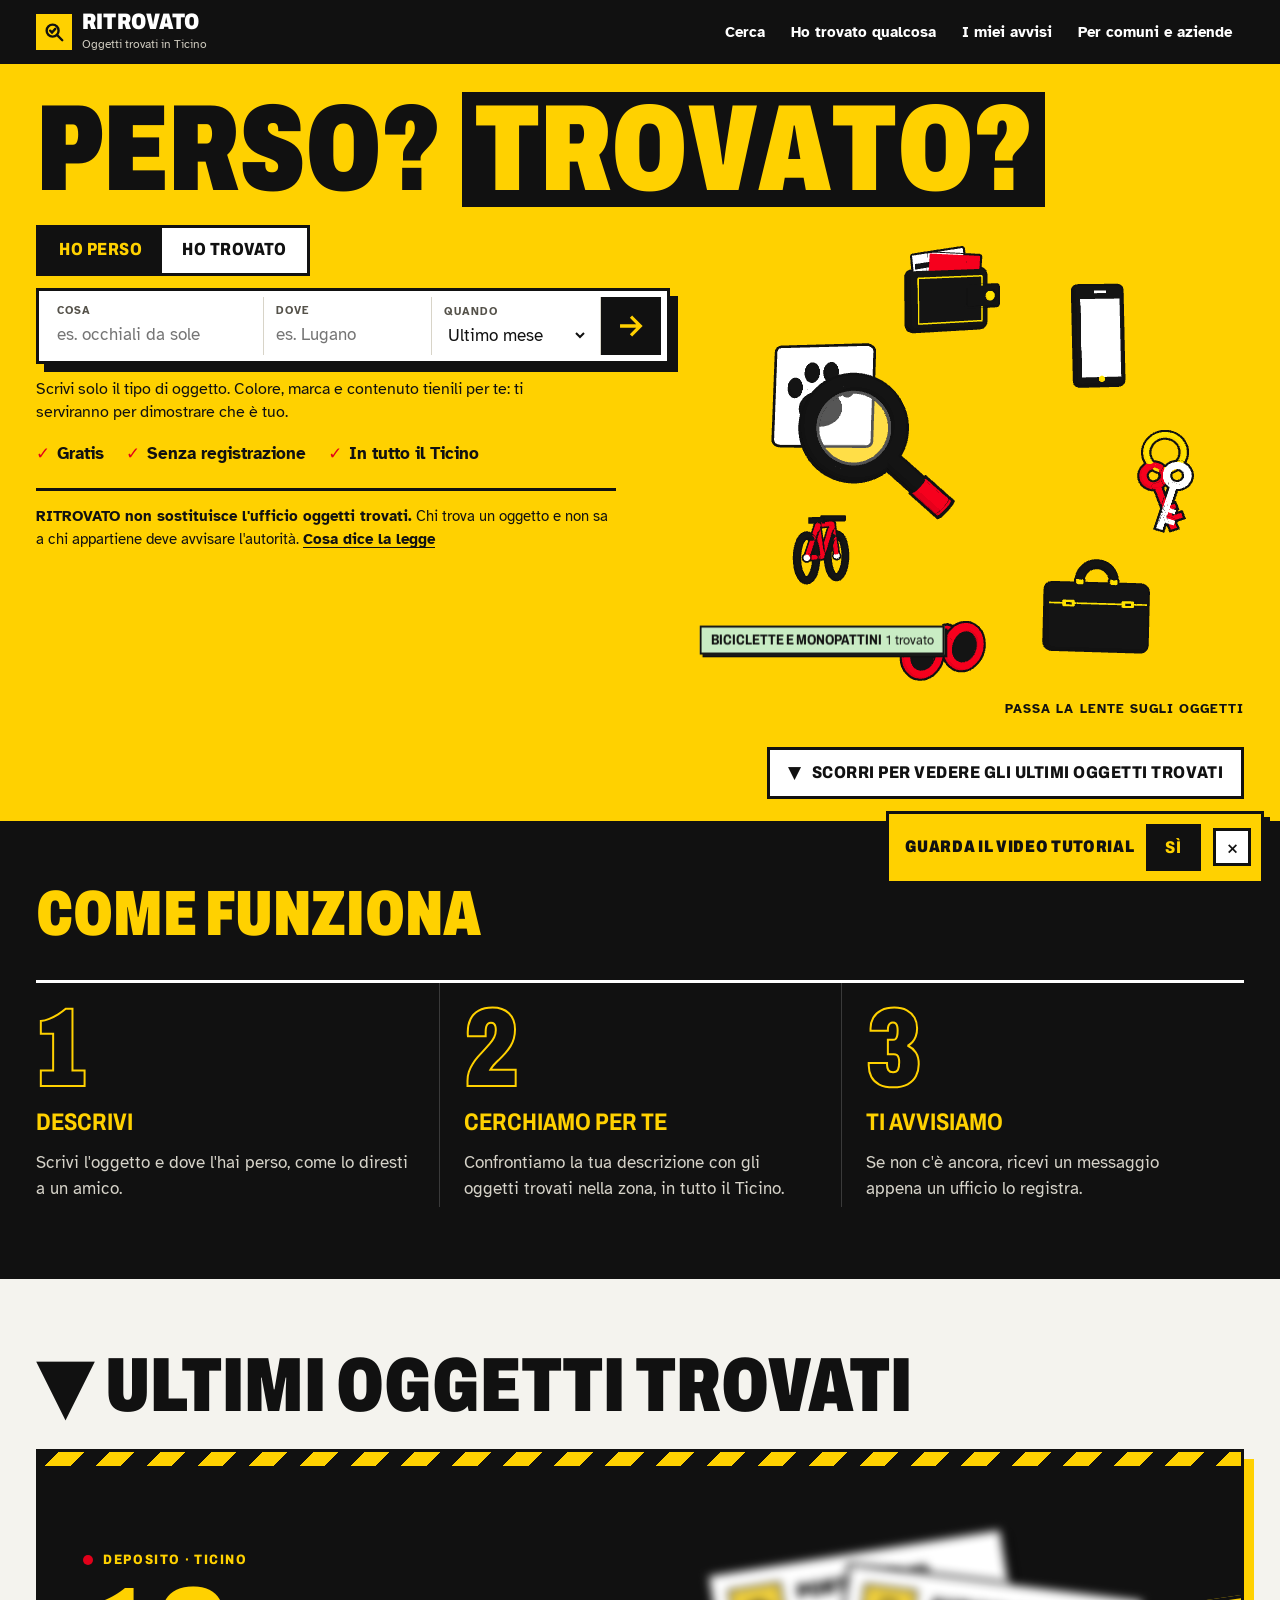
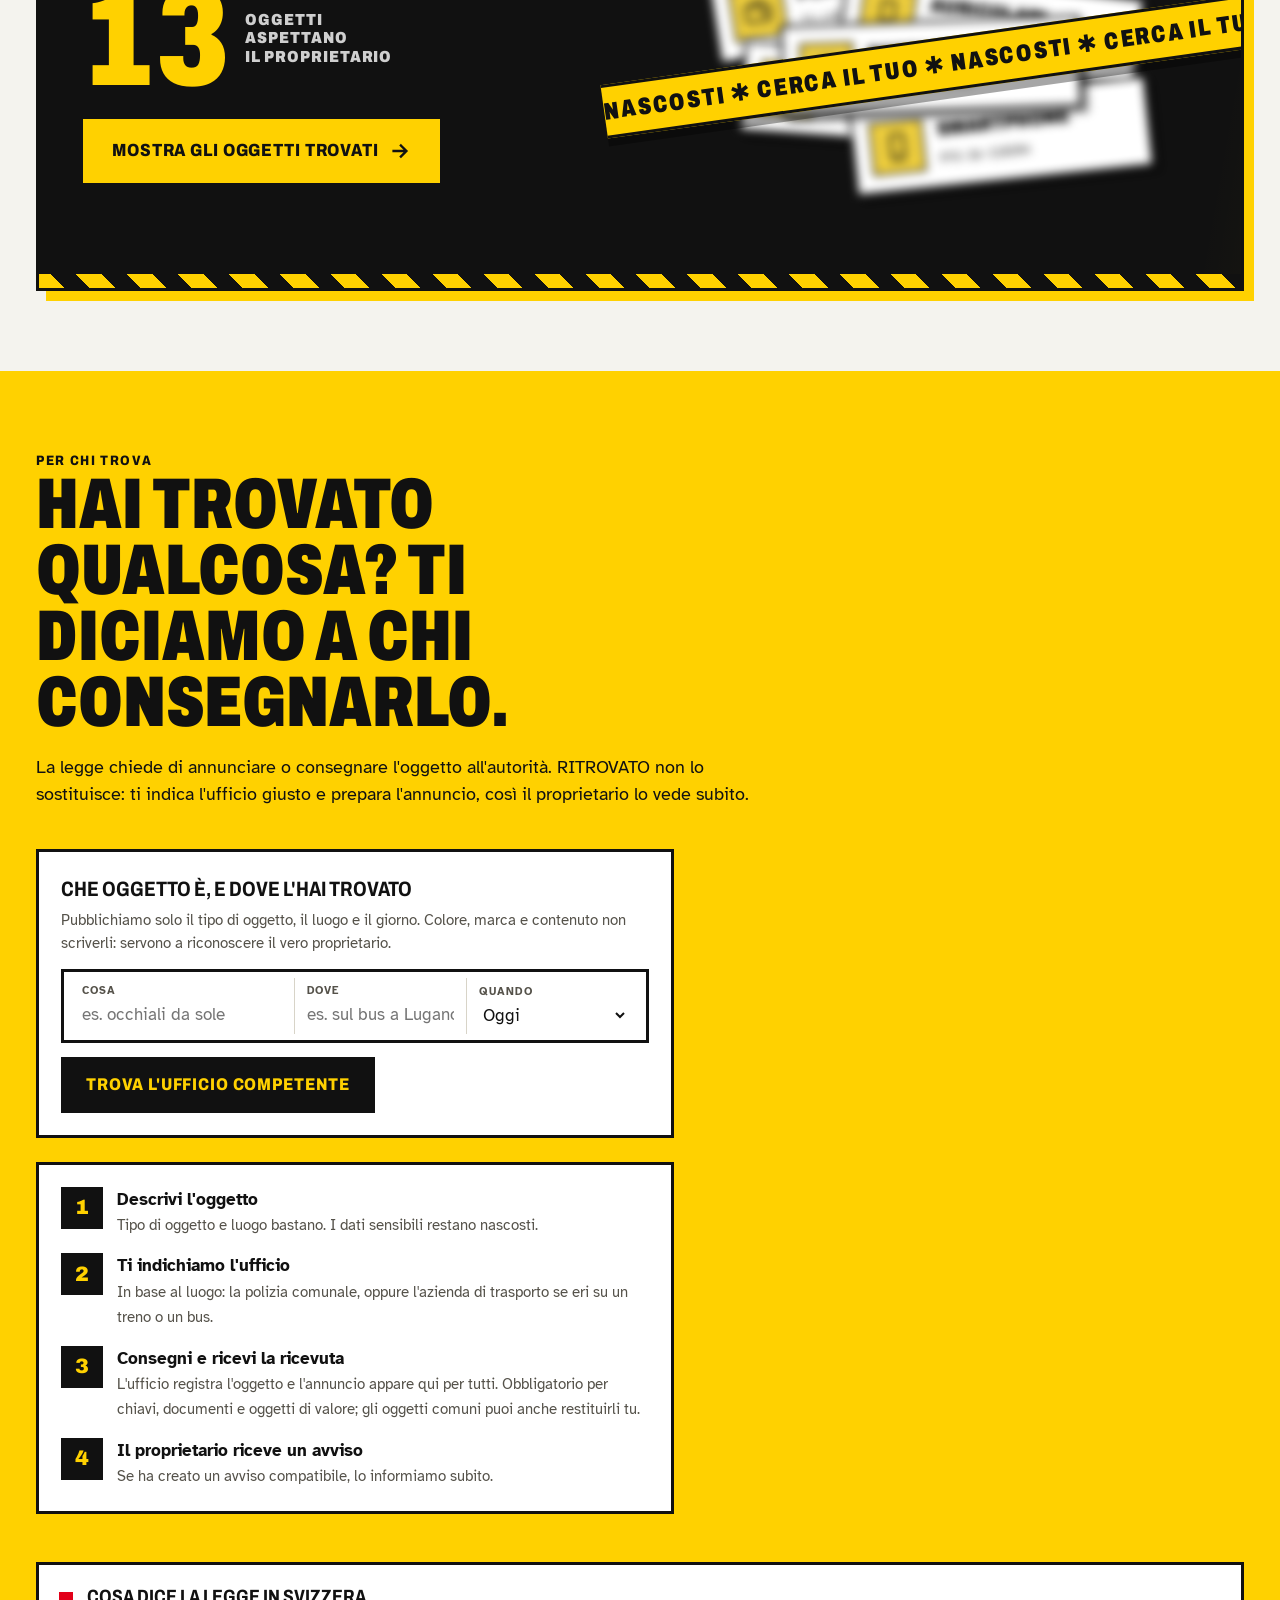
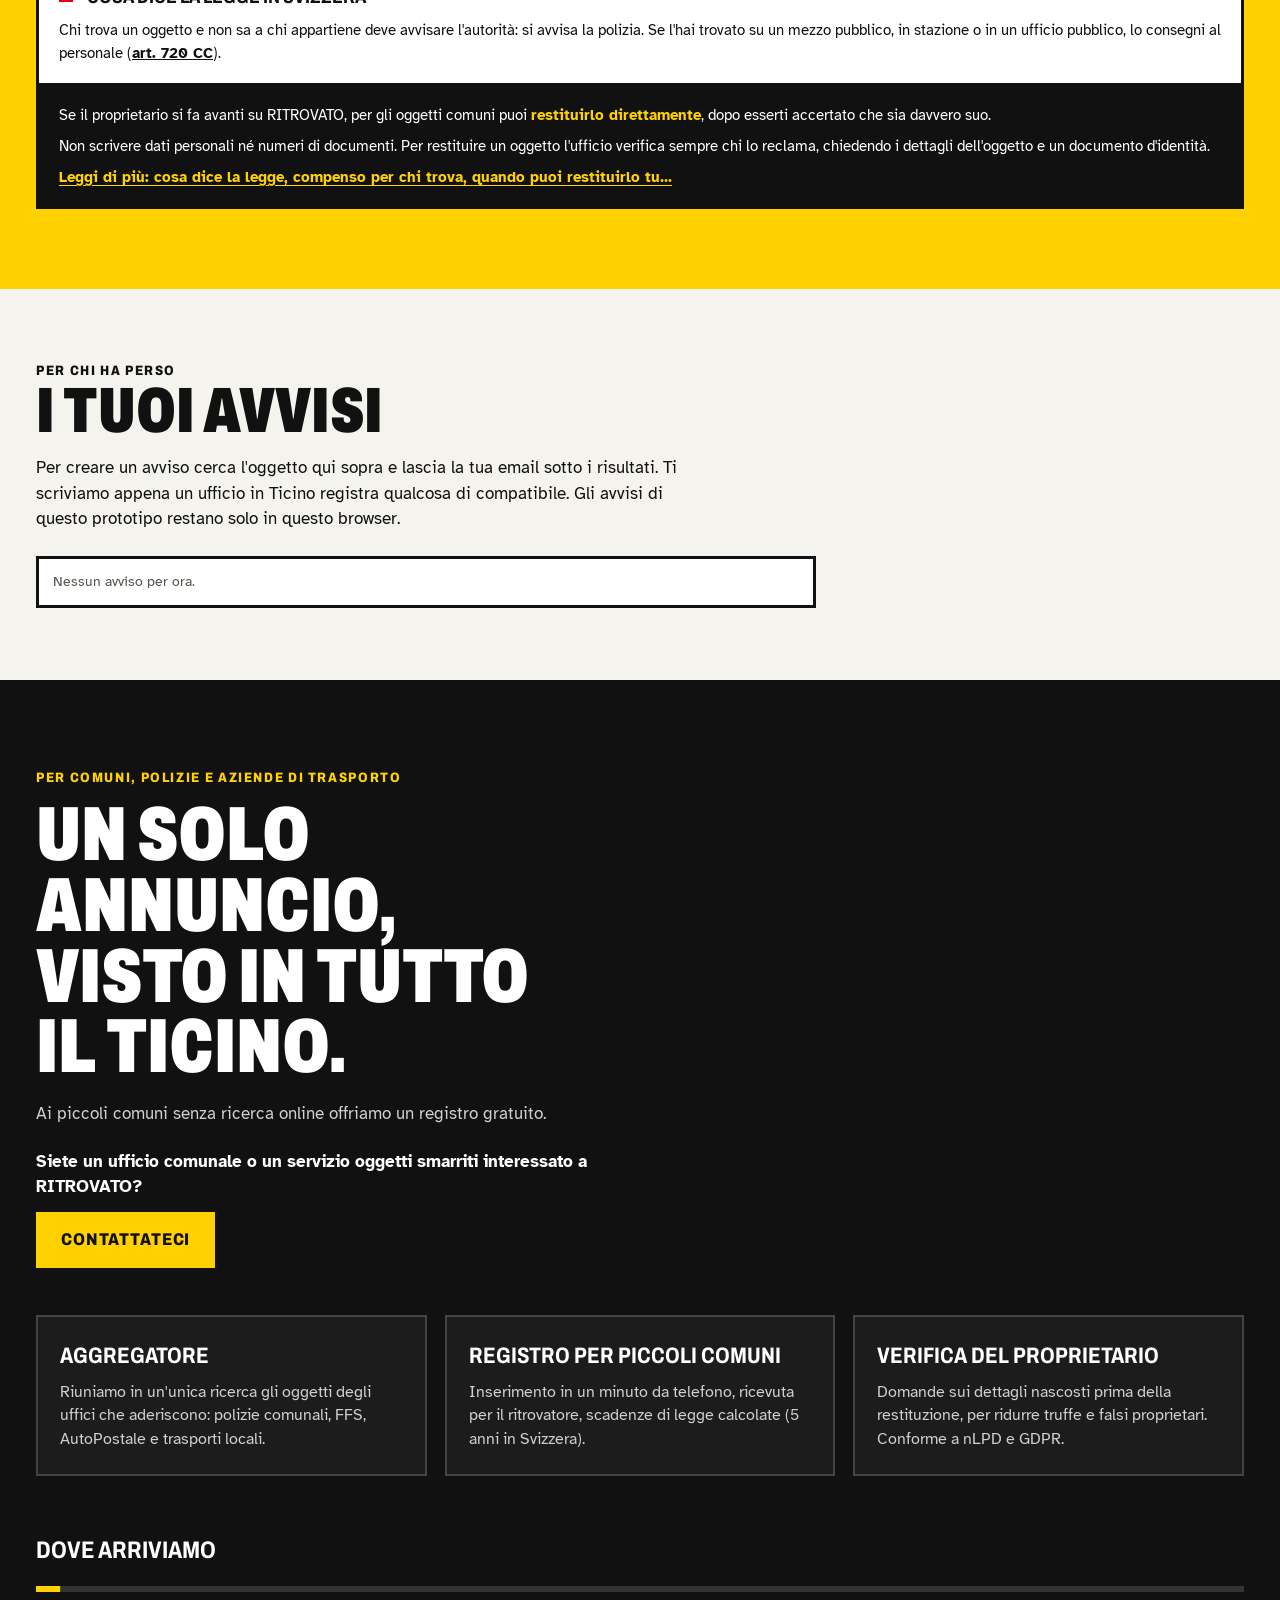
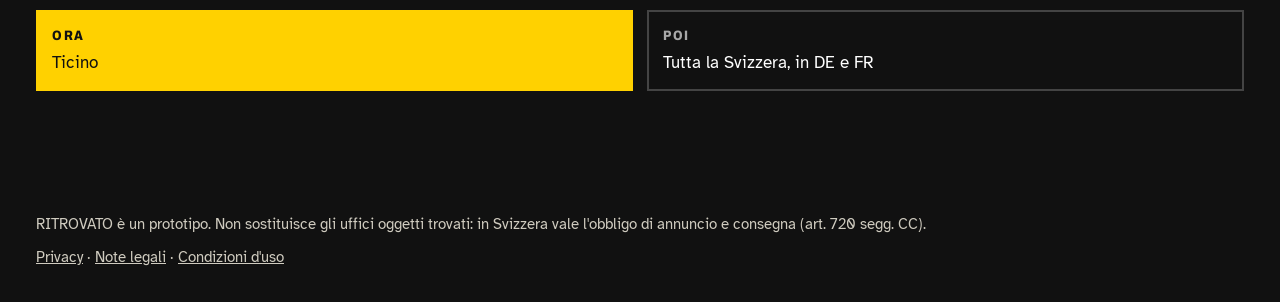
==== commit 3423d9a2: "Pulsante video: «Guarda video», bianco con scritte nere Co-Authored-By: Claude Opus 5.5 (1M context)" ====
--- a/index.html
+++ b/index.html
@@ -324,7 +324,7 @@
 dialog.vid .x{position:absolute;top:8px;right:8px;z-index:2}
 dialog.vid video{display:block;width:100%;height:auto;max-height:calc(100dvh - 40px);background:var(--ink)}
 /* dopo il primo Sì resta un pulsante fisso per rivedere il video */
-.vid-again{position:fixed;left:max(16px,env(safe-area-inset-left,0px));bottom:calc(16px + env(safe-area-inset-bottom,0px));z-index:34;display:inline-flex;align-items:center;gap:8px;background:var(--signal);color:var(--ink);border:3px solid var(--ink);box-shadow:4px 4px 0 var(--ink);padding:8px 14px;font-family:var(--display);font-stretch:80%;font-weight:900;text-transform:uppercase;letter-spacing:.04em;font-size:.95rem;cursor:pointer}
+.vid-again{position:fixed;left:max(16px,env(safe-area-inset-left,0px));bottom:calc(16px + env(safe-area-inset-bottom,0px));z-index:34;display:inline-flex;align-items:center;gap:8px;background:var(--white);color:var(--ink);border:3px solid var(--ink);box-shadow:4px 4px 0 var(--ink);padding:8px 14px;font-family:var(--display);font-stretch:80%;font-weight:900;text-transform:uppercase;letter-spacing:.04em;font-size:.95rem;cursor:pointer}
 .vid-again:hover,.vid-again:focus-visible{background:var(--ink);color:var(--signal)}
 .vid-again[hidden]{display:none}
 @media (prefers-reduced-motion:reduce){ .vid-ask{transition:none} }
@@ -531,7 +531,7 @@
   <button class="btn" type="button" id="vidYes">Sì</button>
   <button class="x" type="button" id="vidNo" aria-label="No, chiudi">×</button>
 </div>
-<button class="vid-again" type="button" id="vidAgain" hidden><span aria-hidden="true">▶</span> Rivedi il video</button>
+<button class="vid-again" type="button" id="vidAgain" hidden><span aria-hidden="true">▶</span> Guarda video</button>
 <dialog class="vid" id="vidDlg" aria-label="Video tutorial">
   <button class="x" type="button" data-close aria-label="Chiudi il video">×</button>
   <video id="vid" controls playsinline preload="none"></video>
@@ -848,7 +848,7 @@
 /* ---------- VIDEO TUTORIAL ----------
    All'ingresso un piccolo invito: Sì apre il video e lo fa partire, X chiude e basta.
    La scelta resta nel browser (ritrovo-video), così l'invito non torna a ogni visita.
-   Chi ha detto Sì trova sempre in basso il pulsante «Rivedi il video». */
+   Chi ha detto Sì trova sempre in basso il pulsante «Guarda video». */
 (() => {
   const ask = $("#vidAsk"), vd = $("#vidDlg"), v = $("#vid"), again = $("#vidAgain");
   let seen = null; try{ seen = localStorage.getItem("ritrovo-video"); }catch(_){}
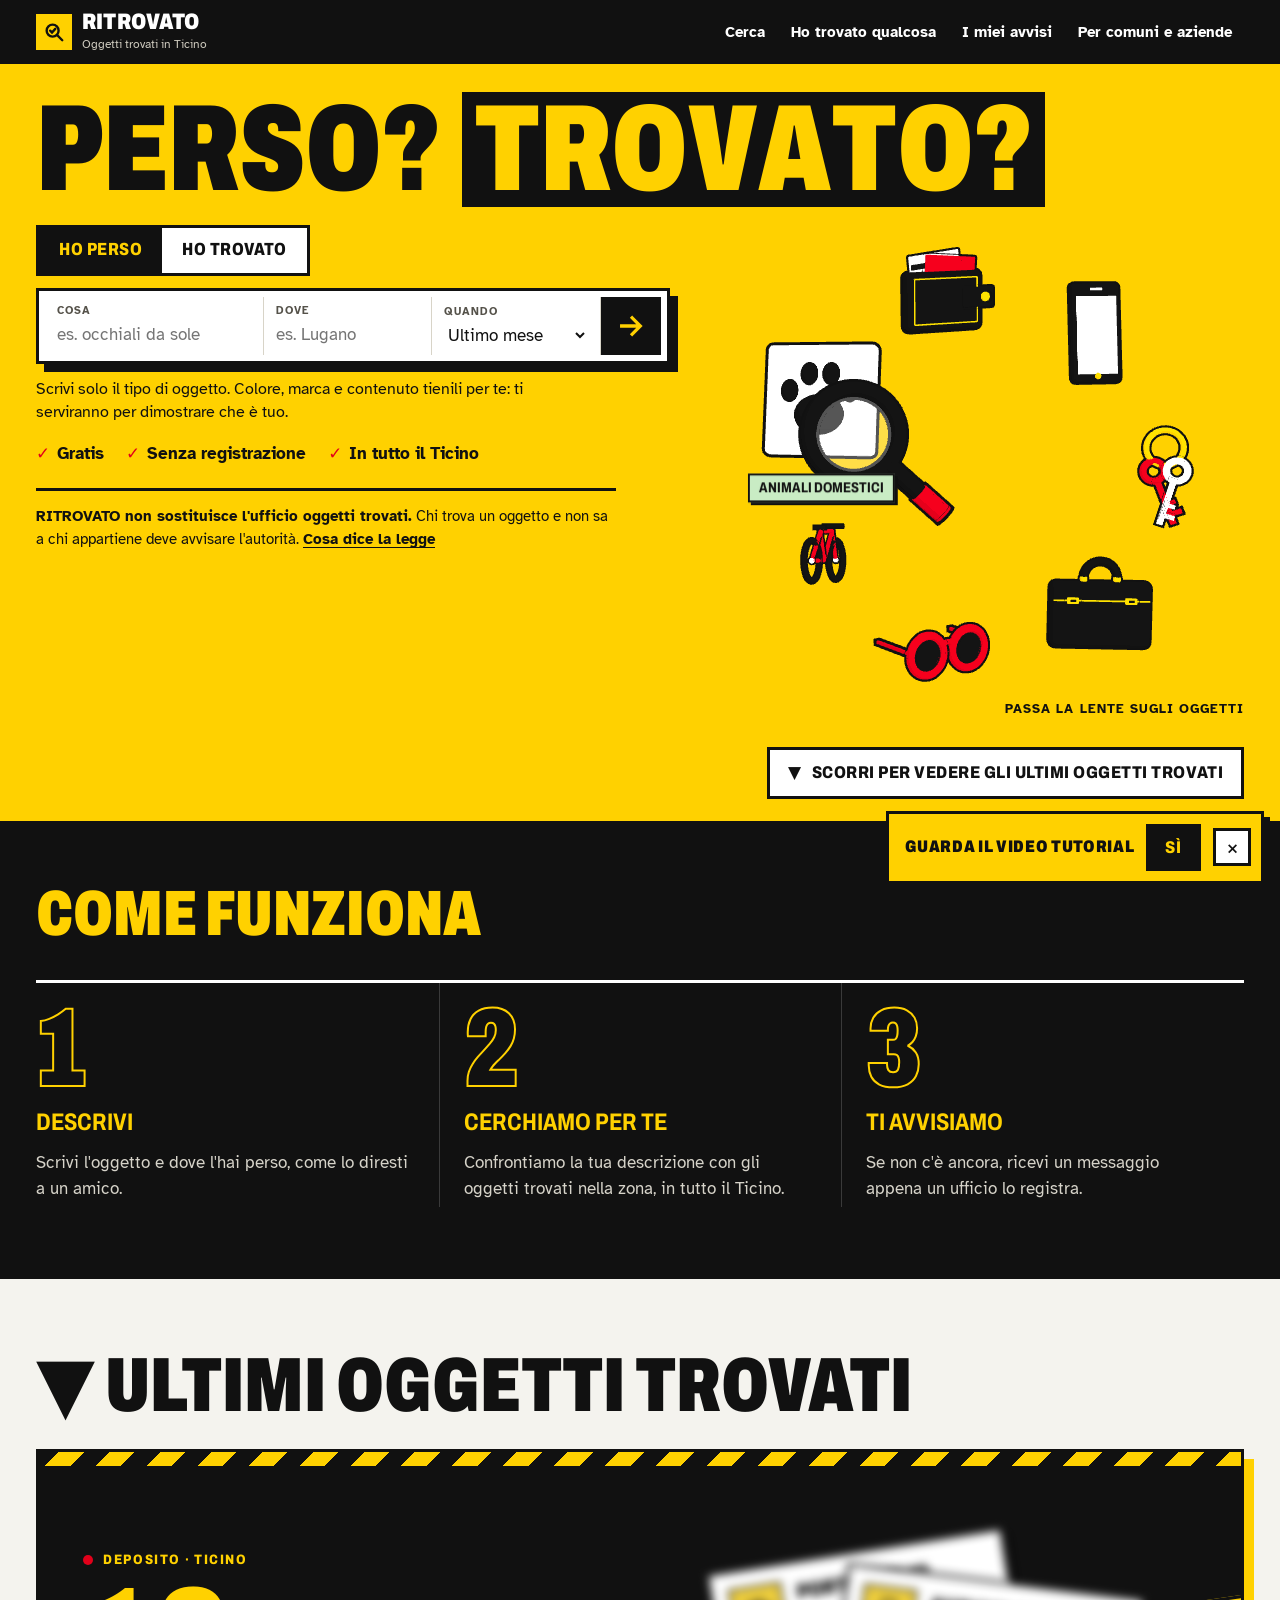
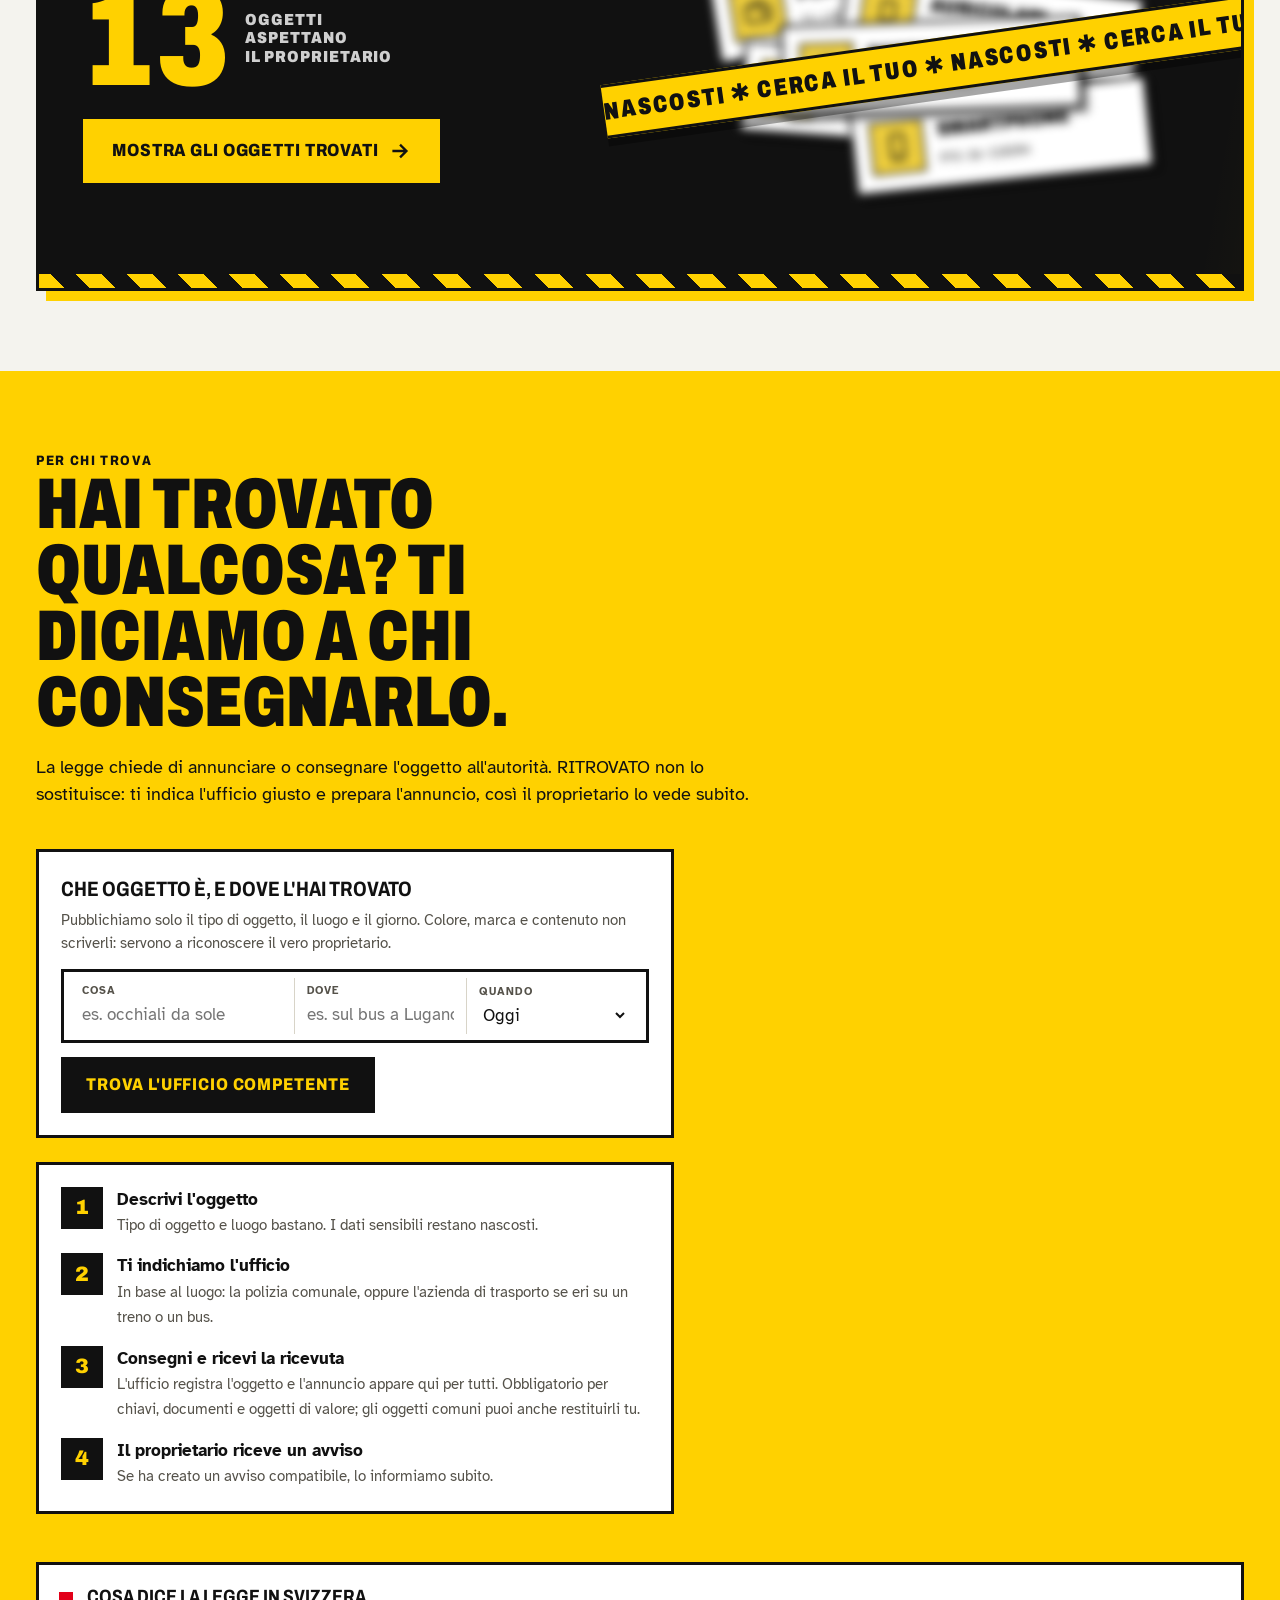
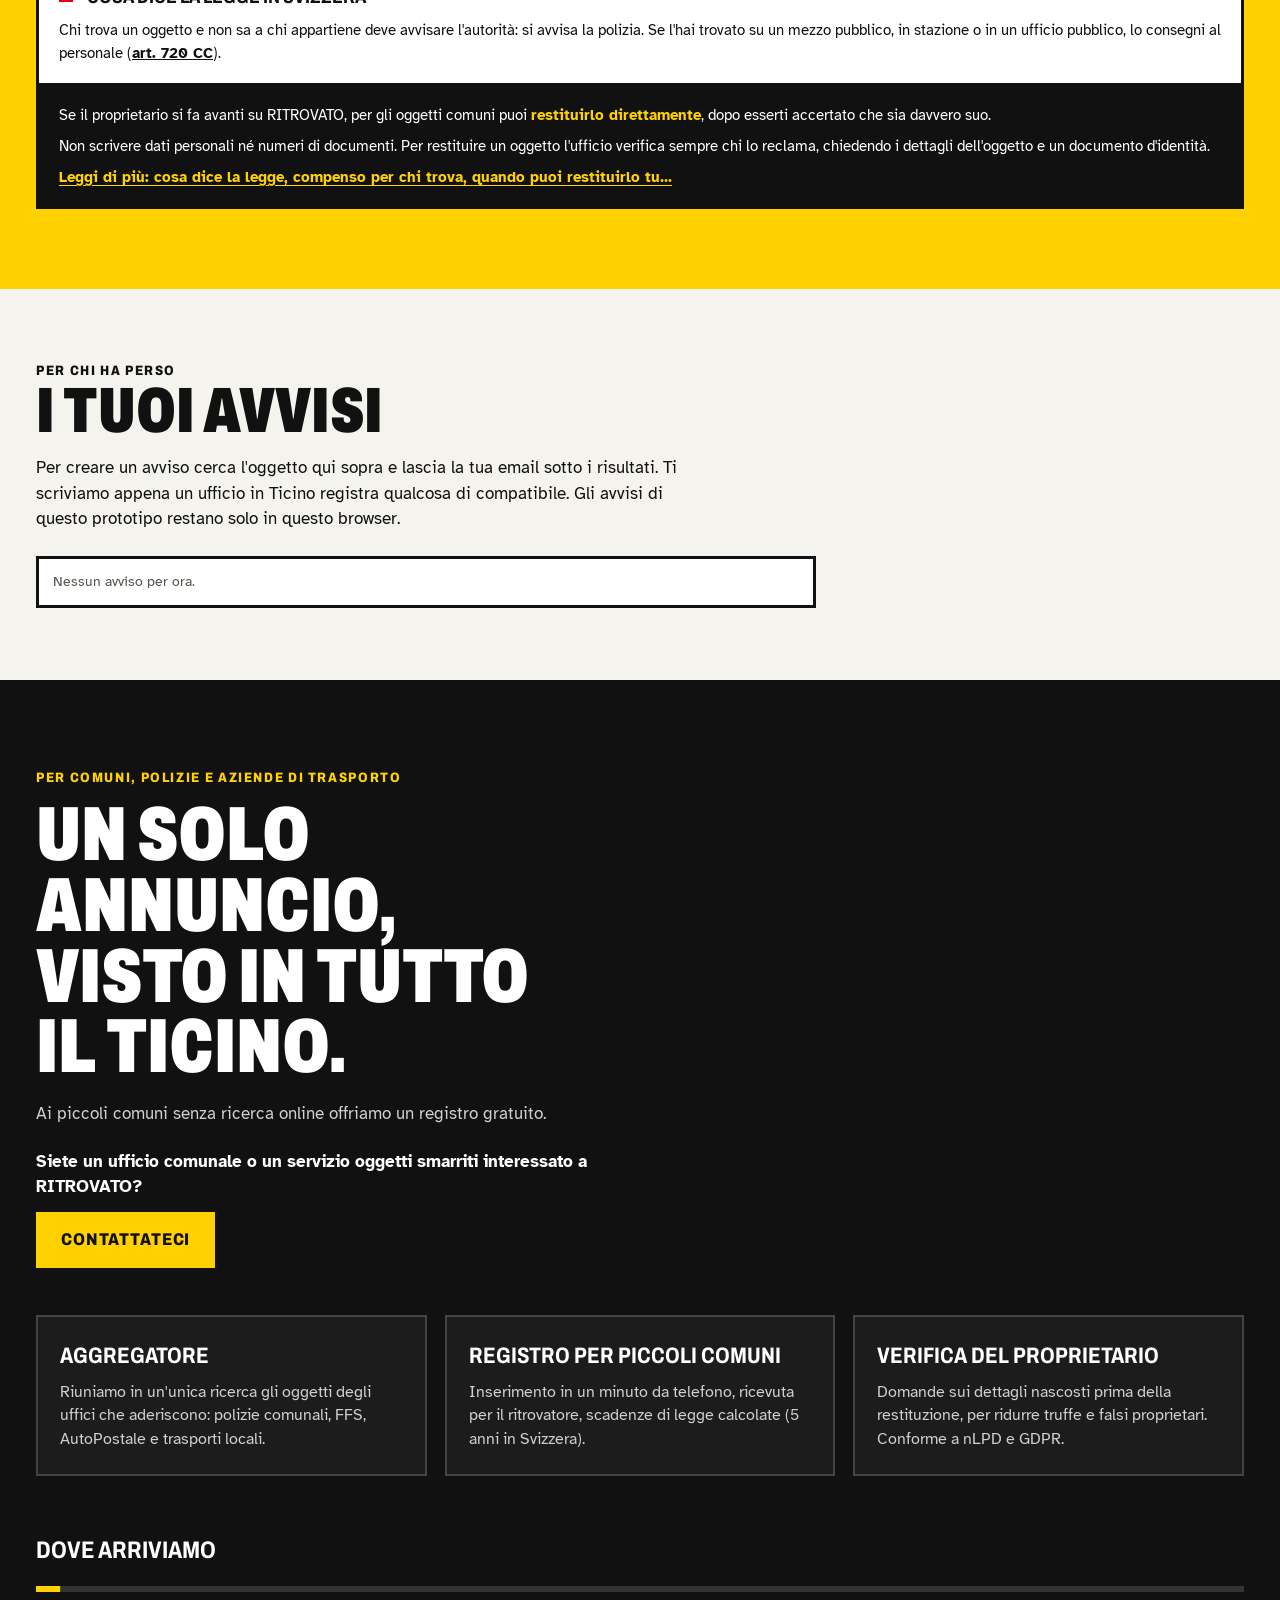
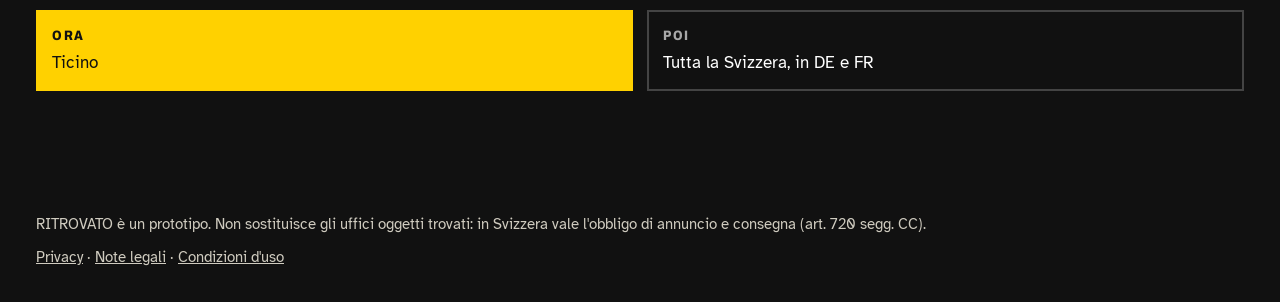
==== commit 2b7573a6: "Sul telefono il pulsante Guarda video sta in alto a destra Sotto i 700 px il pulsante si sposta in a" ====
--- a/index.html
+++ b/index.html
@@ -327,6 +327,8 @@
 .vid-again{position:fixed;left:max(16px,env(safe-area-inset-left,0px));bottom:calc(16px + env(safe-area-inset-bottom,0px));z-index:34;display:inline-flex;align-items:center;gap:8px;background:var(--white);color:var(--ink);border:3px solid var(--ink);box-shadow:4px 4px 0 var(--ink);padding:8px 14px;font-family:var(--display);font-stretch:80%;font-weight:900;text-transform:uppercase;letter-spacing:.04em;font-size:.95rem;cursor:pointer}
 .vid-again:hover,.vid-again:focus-visible{background:var(--ink);color:var(--signal)}
 .vid-again[hidden]{display:none}
+/* sul telefono il pulsante sta in alto a destra, subito sotto l'intestazione */
+@media (max-width:700px){ .vid-again{left:auto;right:max(12px,env(safe-area-inset-right,0px));bottom:auto;top:calc(env(safe-area-inset-top,0px) + var(--hdr,64px) + 10px);padding:6px 10px;font-size:.85rem;box-shadow:3px 3px 0 var(--ink)} }
 @media (prefers-reduced-motion:reduce){ .vid-ask{transition:none} }
 </style>
 
@@ -853,6 +855,9 @@
   const ask = $("#vidAsk"), vd = $("#vidDlg"), v = $("#vid"), again = $("#vidAgain");
   let seen = null; try{ seen = localStorage.getItem("ritrovo-video"); }catch(_){}
   if(seen === "si") again.hidden = false;
+  // altezza reale dell'intestazione (sul telefono va su due righe), per il pulsante in alto
+  const hdr = () => document.documentElement.style.setProperty("--hdr", document.querySelector("header.top").offsetHeight + "px");
+  hdr(); addEventListener("resize", hdr);
   const done = val => { try{ localStorage.setItem("ritrovo-video", val); }catch(_){} ask.classList.remove("on"); setTimeout(() => ask.hidden = true, 350); };
   if(!seen){ setTimeout(() => { ask.hidden = false; requestAnimationFrame(() => requestAnimationFrame(() => ask.classList.add("on"))); }, 1200); }
   $("#vidNo").addEventListener("click", () => done("no"));
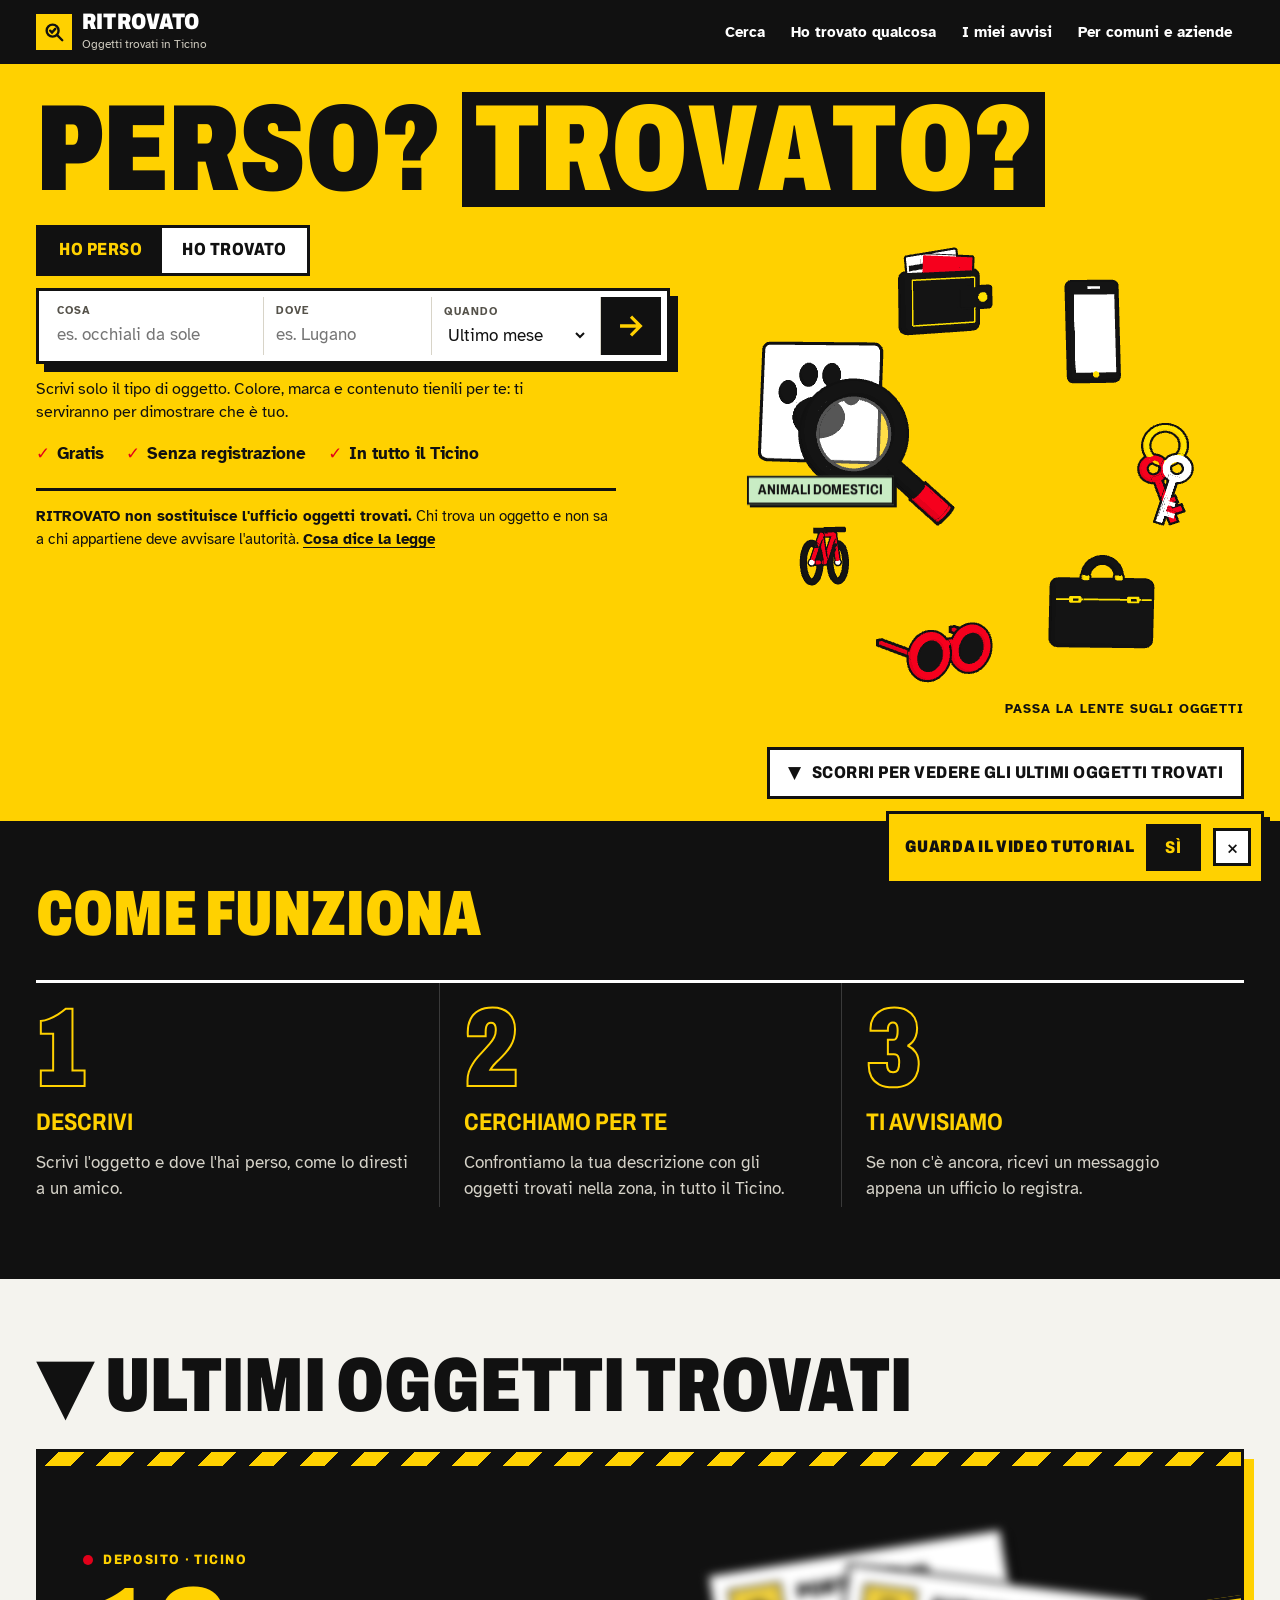
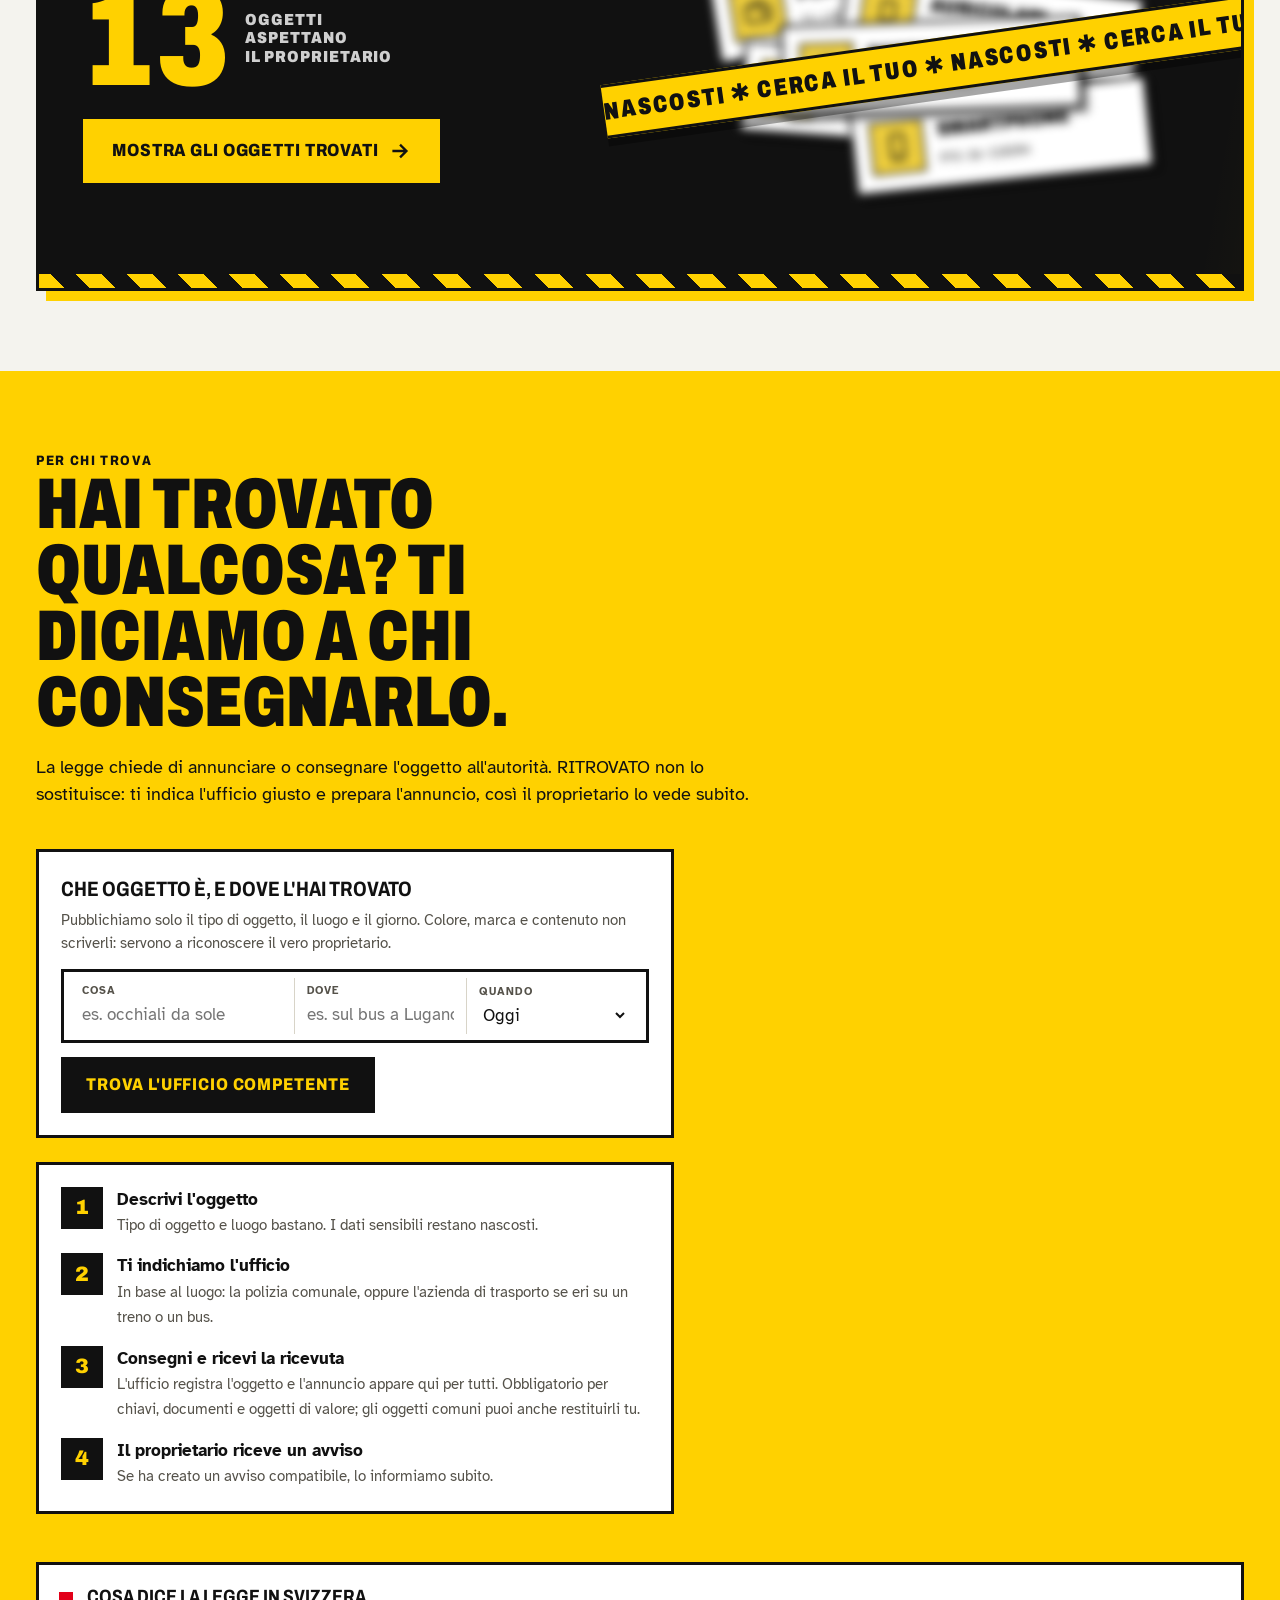
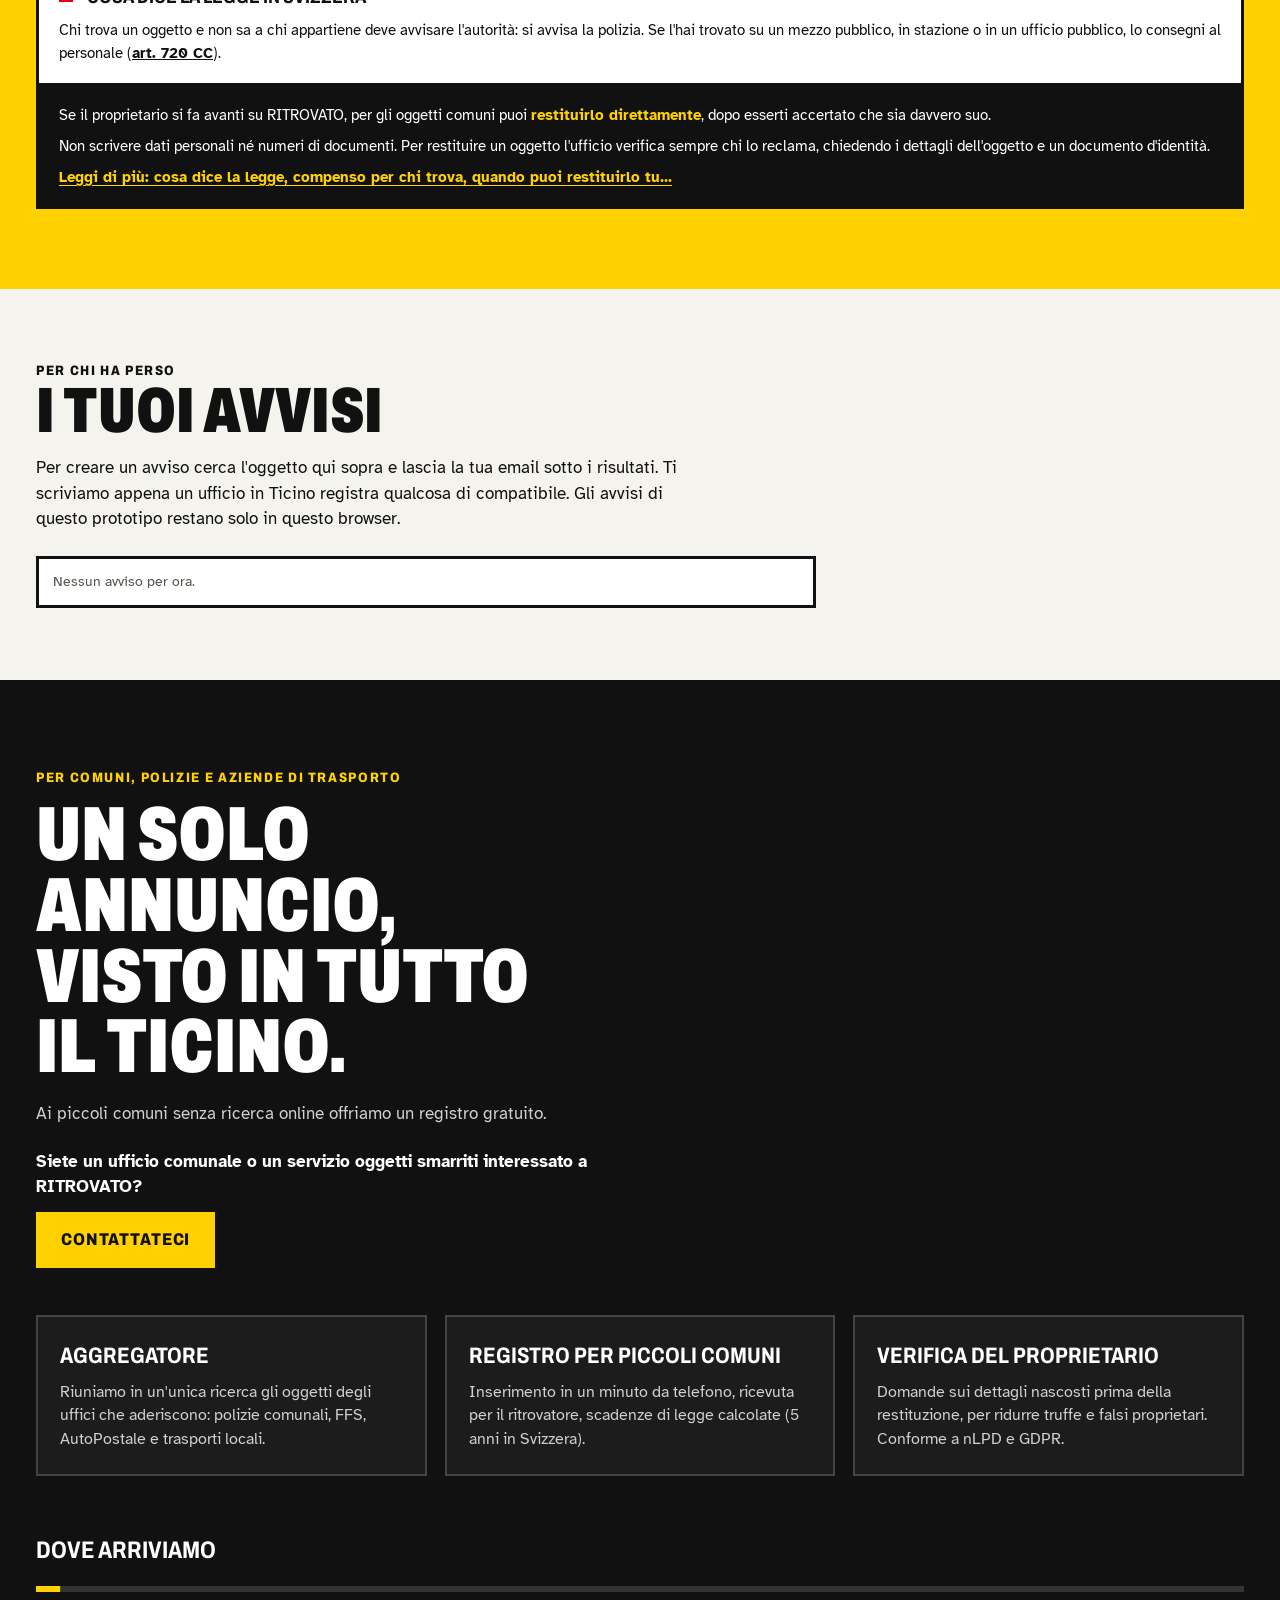
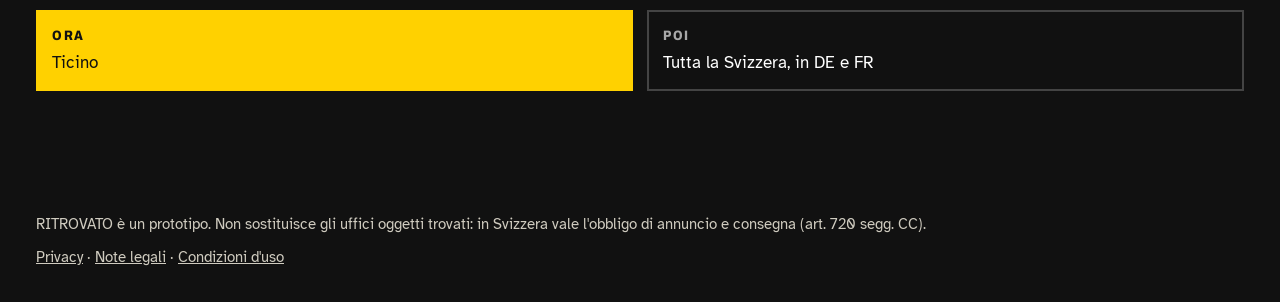
==== commit f6268886: "Prepara il sito per le verifiche di lancio - Pagina 404, favicon (ico/svg/apple-touch), manifest, ro" ====
--- a/index.html
+++ b/index.html
@@ -2,10 +2,29 @@
 <html lang="it">
 <head>
 <meta charset="utf-8">
+<meta http-equiv="Content-Security-Policy" content="default-src 'self'; script-src 'self' 'unsafe-inline'; style-src 'self' 'unsafe-inline'; img-src 'self' data: blob:; media-src 'self'; font-src 'self'; connect-src 'self' data: blob:; worker-src 'self' blob:; object-src 'none'; base-uri 'self'; form-action 'self'">
 <meta name="viewport" content="width=device-width,initial-scale=1,viewport-fit=cover">
 <meta name="robots" content="noindex">
-<title>RITROVATO</title>
+<title>RITROVATO · Oggetti smarriti e trovati in Ticino</title>
 <meta name="description" content="Perso? Trovato? Cerca gli oggetti smarriti in Ticino.">
+<meta name="referrer" content="strict-origin-when-cross-origin">
+<link rel="canonical" href="https://ritrovato.ch/">
+<link rel="icon" href="favicon.ico" sizes="32x32">
+<link rel="icon" href="favicon.svg" type="image/svg+xml">
+<link rel="apple-touch-icon" href="apple-touch-icon.png">
+<link rel="manifest" href="site.webmanifest">
+<meta name="theme-color" content="#ffd100">
+<meta property="og:type" content="website">
+<meta property="og:site_name" content="RITROVATO">
+<meta property="og:locale" content="it_CH">
+<meta property="og:title" content="RITROVATO · Oggetti smarriti e trovati in Ticino">
+<meta property="og:description" content="Perso? Trovato? Cerca gli oggetti smarriti in Ticino.">
+<meta property="og:url" content="https://ritrovato.ch/">
+<meta property="og:image" content="https://ritrovato.ch/assets/img/anteprima-social.png">
+<meta property="og:image:width" content="1200">
+<meta property="og:image:height" content="630">
+<meta property="og:image:alt" content="RITROVATO.ch, gratis in tutto il Ticino">
+<meta name="twitter:card" content="summary_large_image">
 <link rel="stylesheet" href="assets/fonts.css">
 <style>
 /* Layout: segnaletica stradale svizzera in 3D. Una tela WebGL fissa sta sopra gli sfondi delle sezioni e sotto i testi;
@@ -23,6 +42,9 @@
 /* Un solo tema chiaro, voluto: è il mondo della segnaletica, giallo e nero. */
 *{box-sizing:border-box}
 [hidden]{display:none!important}
+.skip{position:fixed;left:8px;top:-60px;z-index:1000;background:var(--ink);color:var(--signal);padding:10px 14px;font-weight:700}
+.skip:focus{top:8px}
+#contenuto:focus{outline:none}
 html{scroll-behavior:auto}
 body{margin:0;background:var(--paper);color:var(--ink);font-family:var(--body);font-size:17px;line-height:1.5;overflow-x:hidden}
 h1,h2,h3{font-family:var(--display);margin:0;text-wrap:balance}
@@ -334,6 +356,7 @@
 
 </head>
 <body>
+<a class="skip" href="#contenuto">Vai al contenuto</a>
 <canvas id="gl" aria-hidden="true"></canvas>
 <div id="objLabel" aria-hidden="true"></div>
 
@@ -352,7 +375,7 @@
   </div>
 </header>
 
-<main>
+<main id="contenuto" tabindex="-1">
 <section class="hero" id="cerca">
   <div class="wrap hero-grid">
     <h1 id="heroTitle" aria-label="Perso? Trovato?"><span class="w">Perso?</span> <span class="w box">Trovato?</span></h1>
